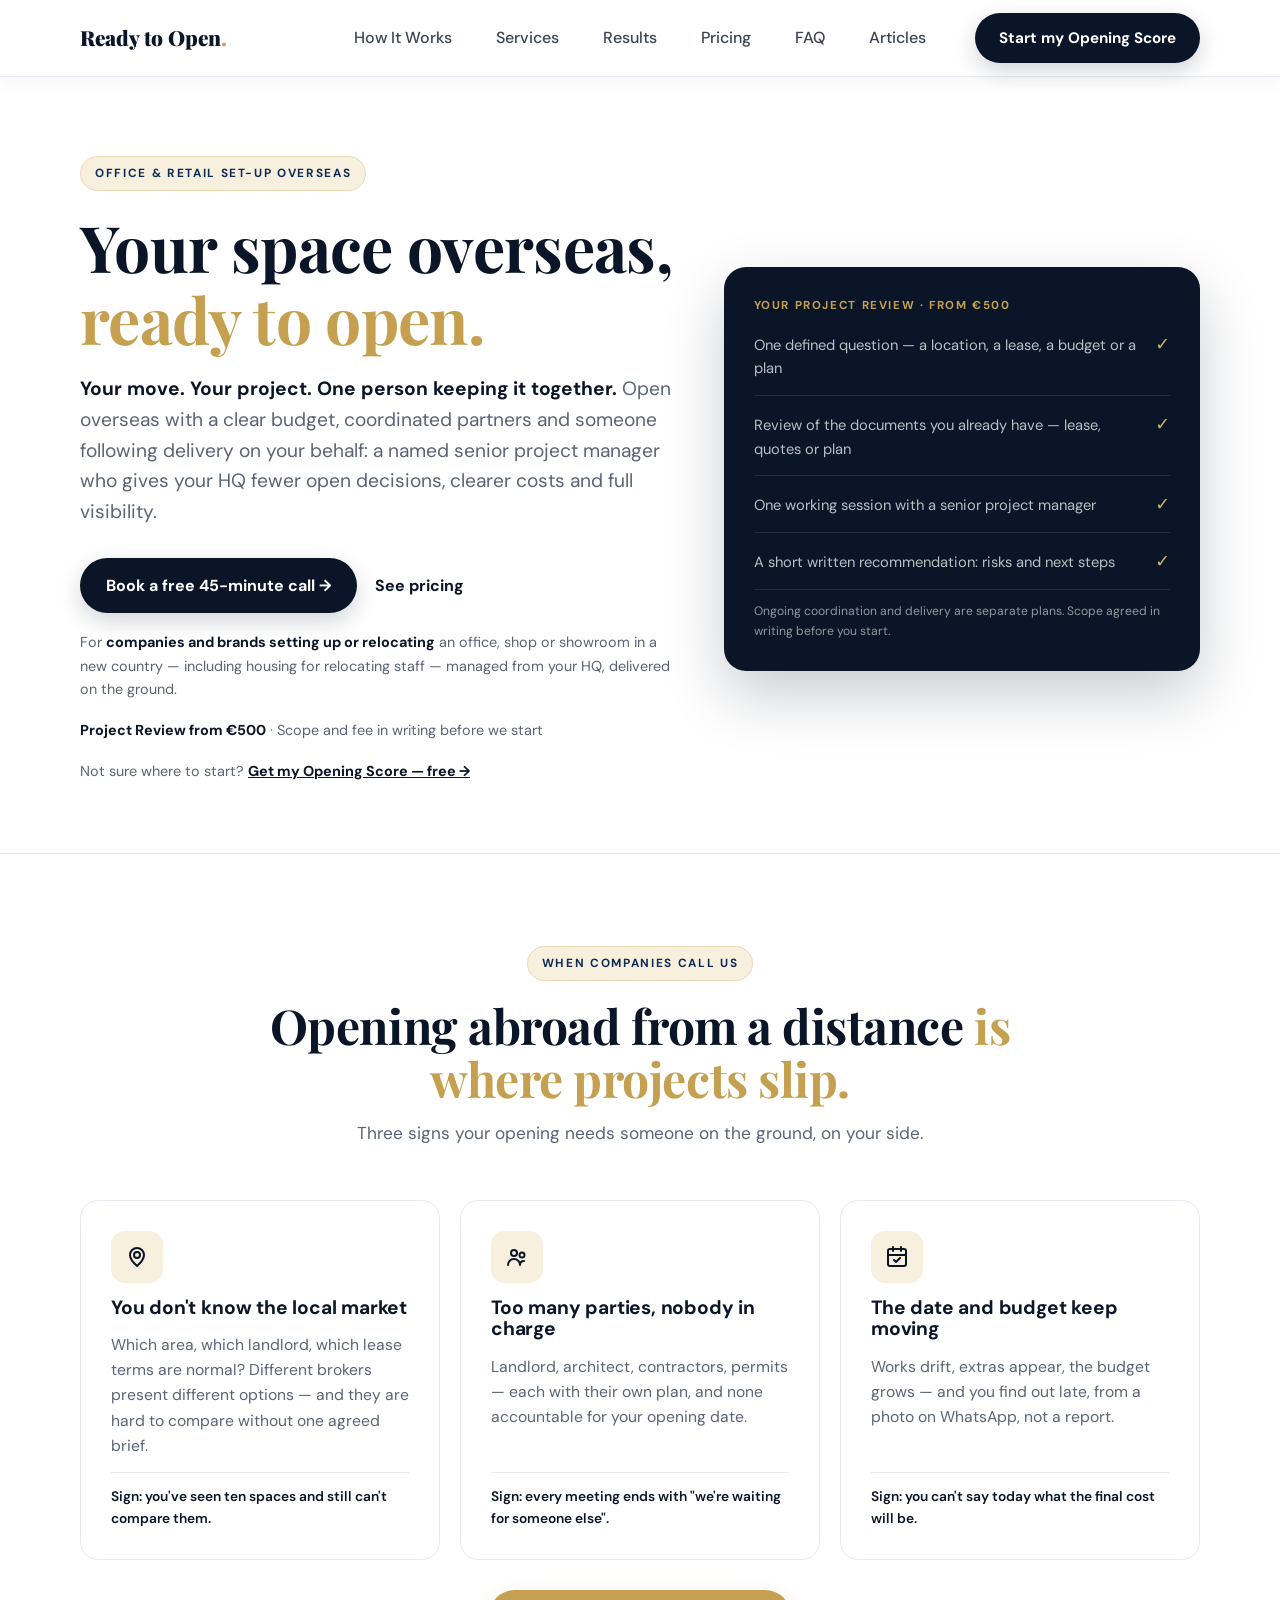
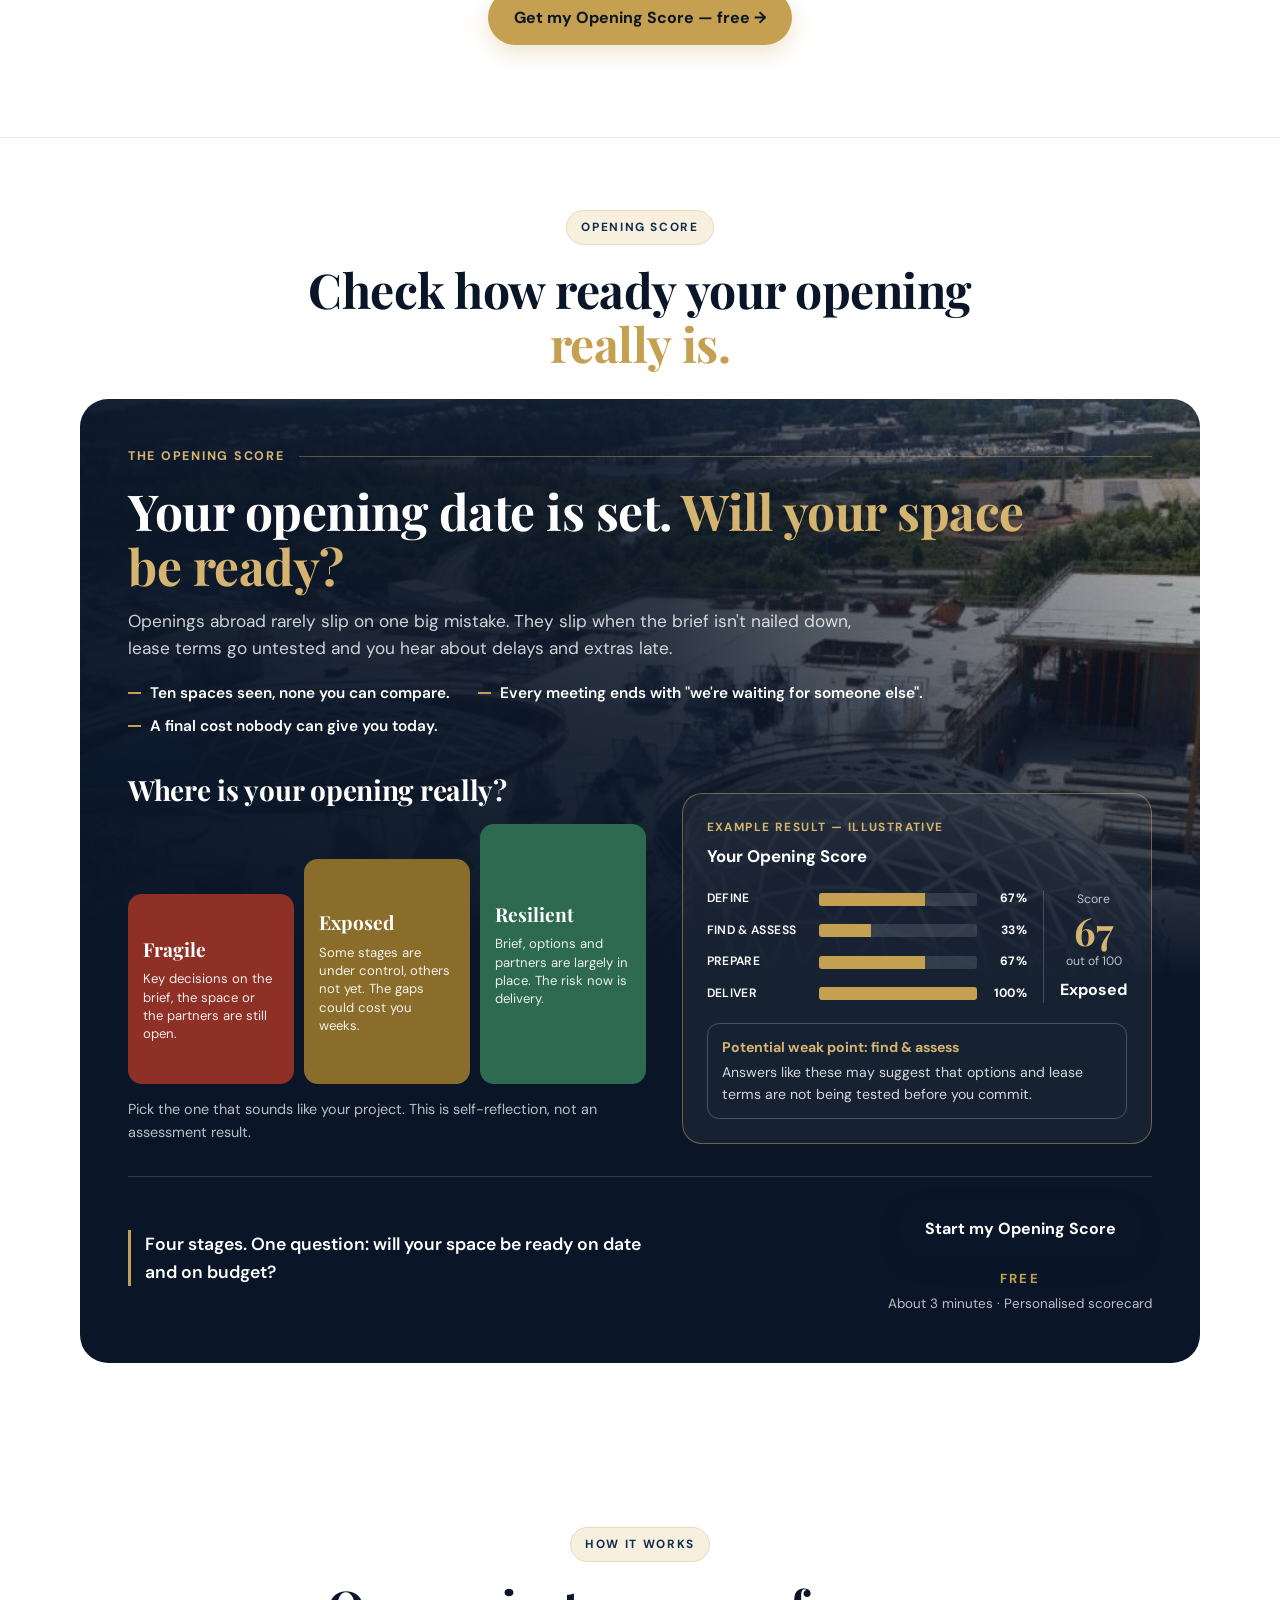
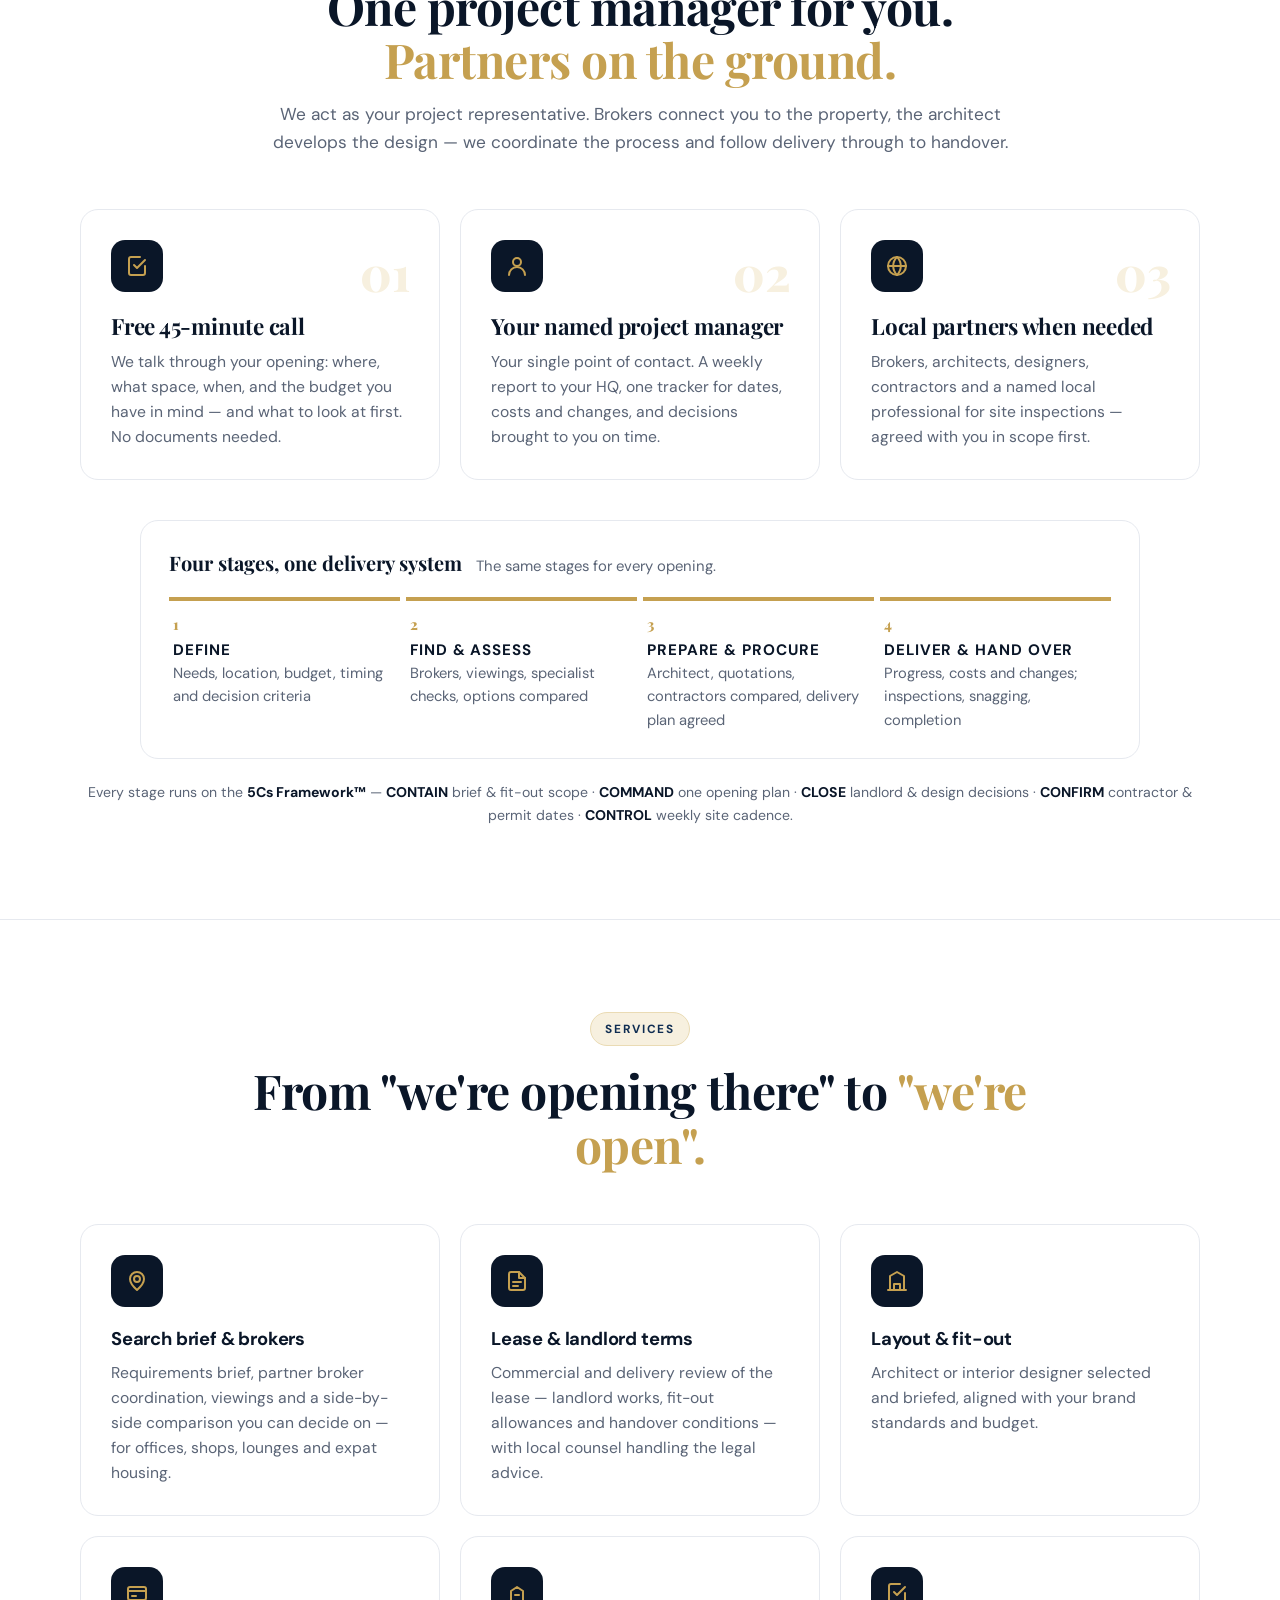
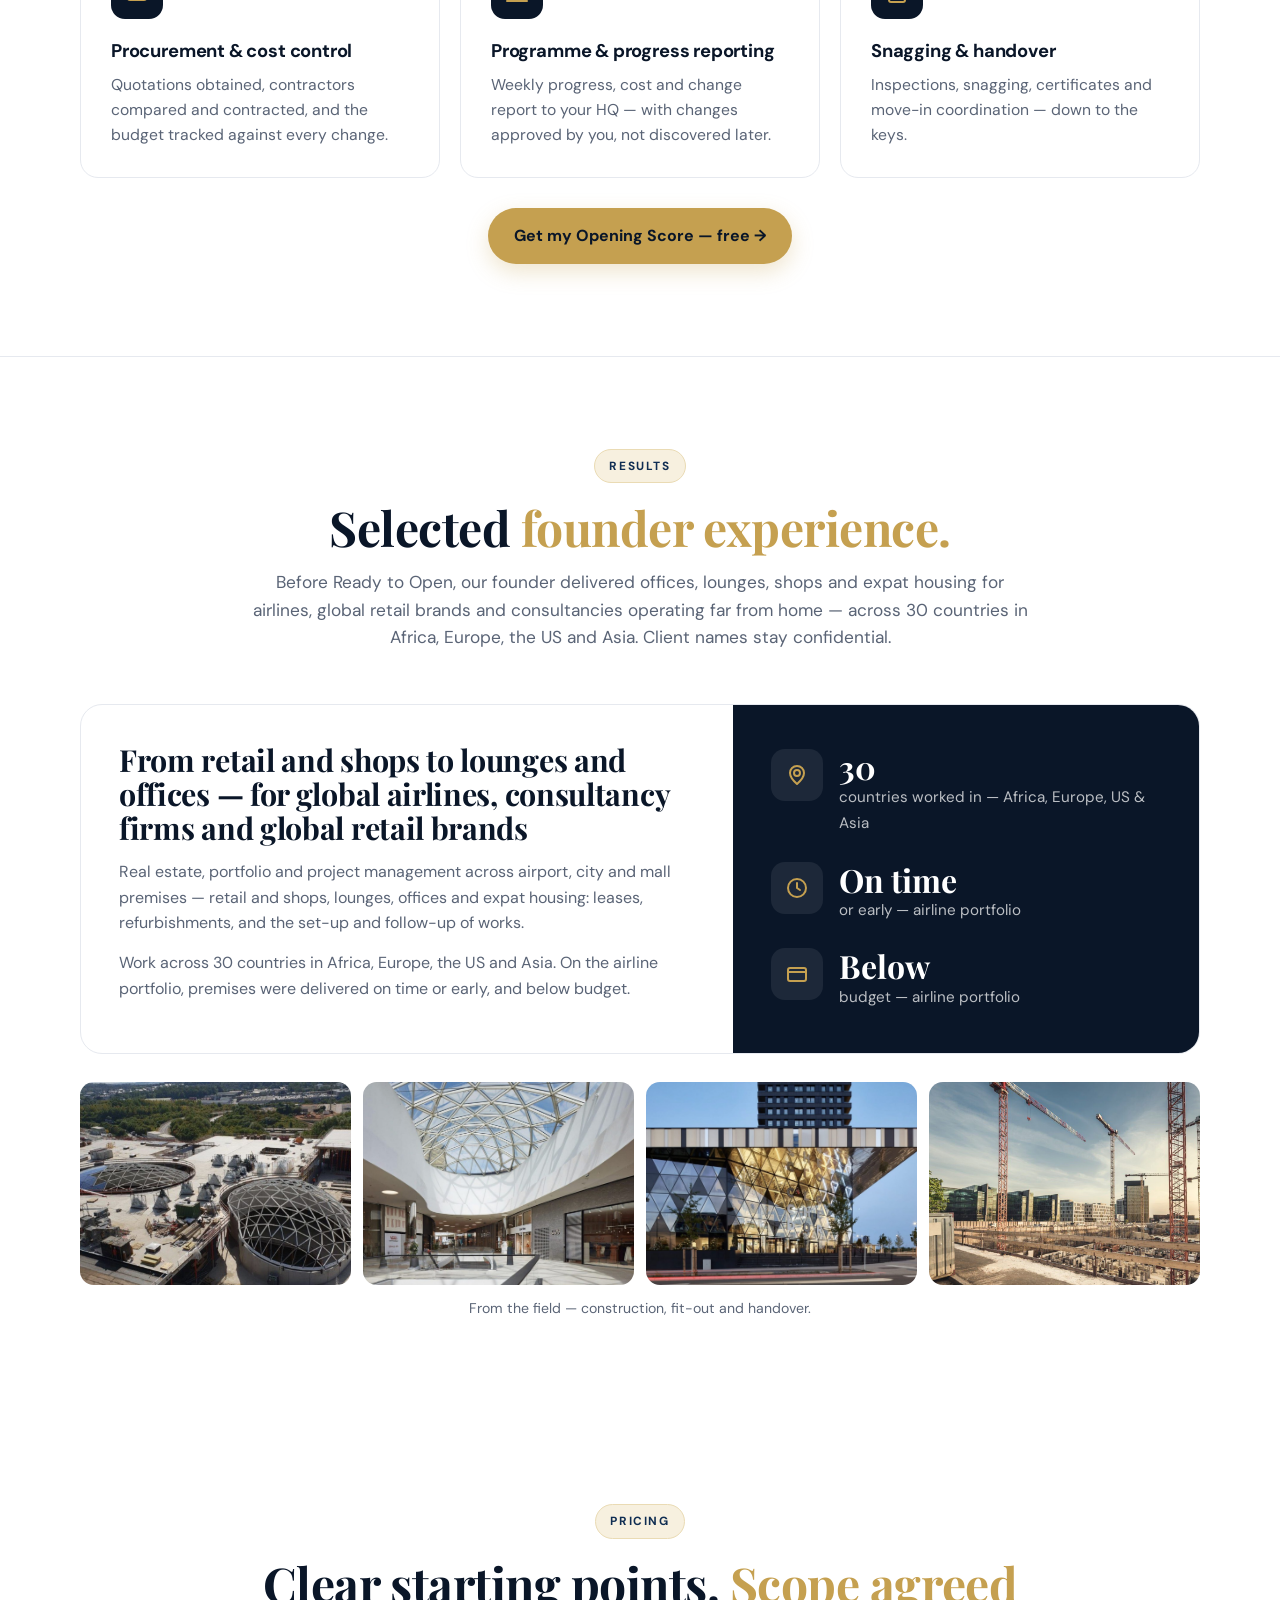
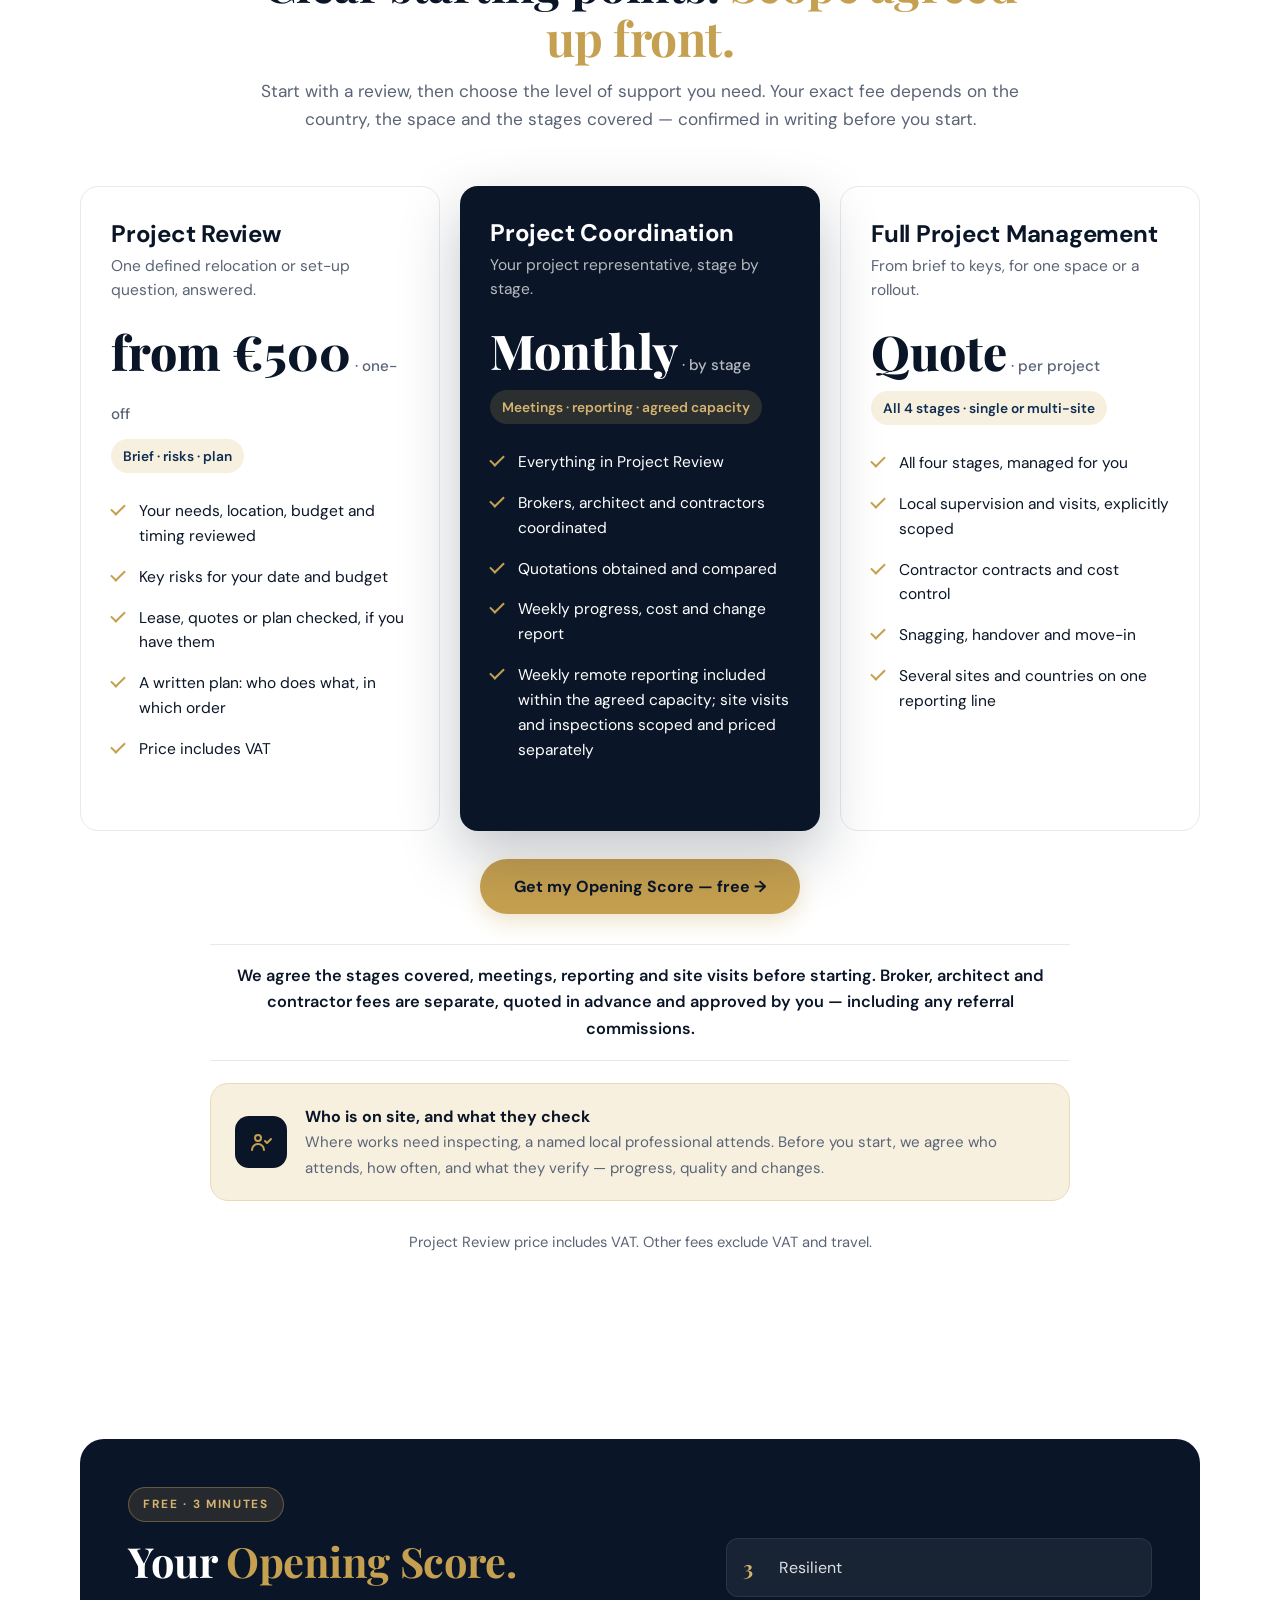
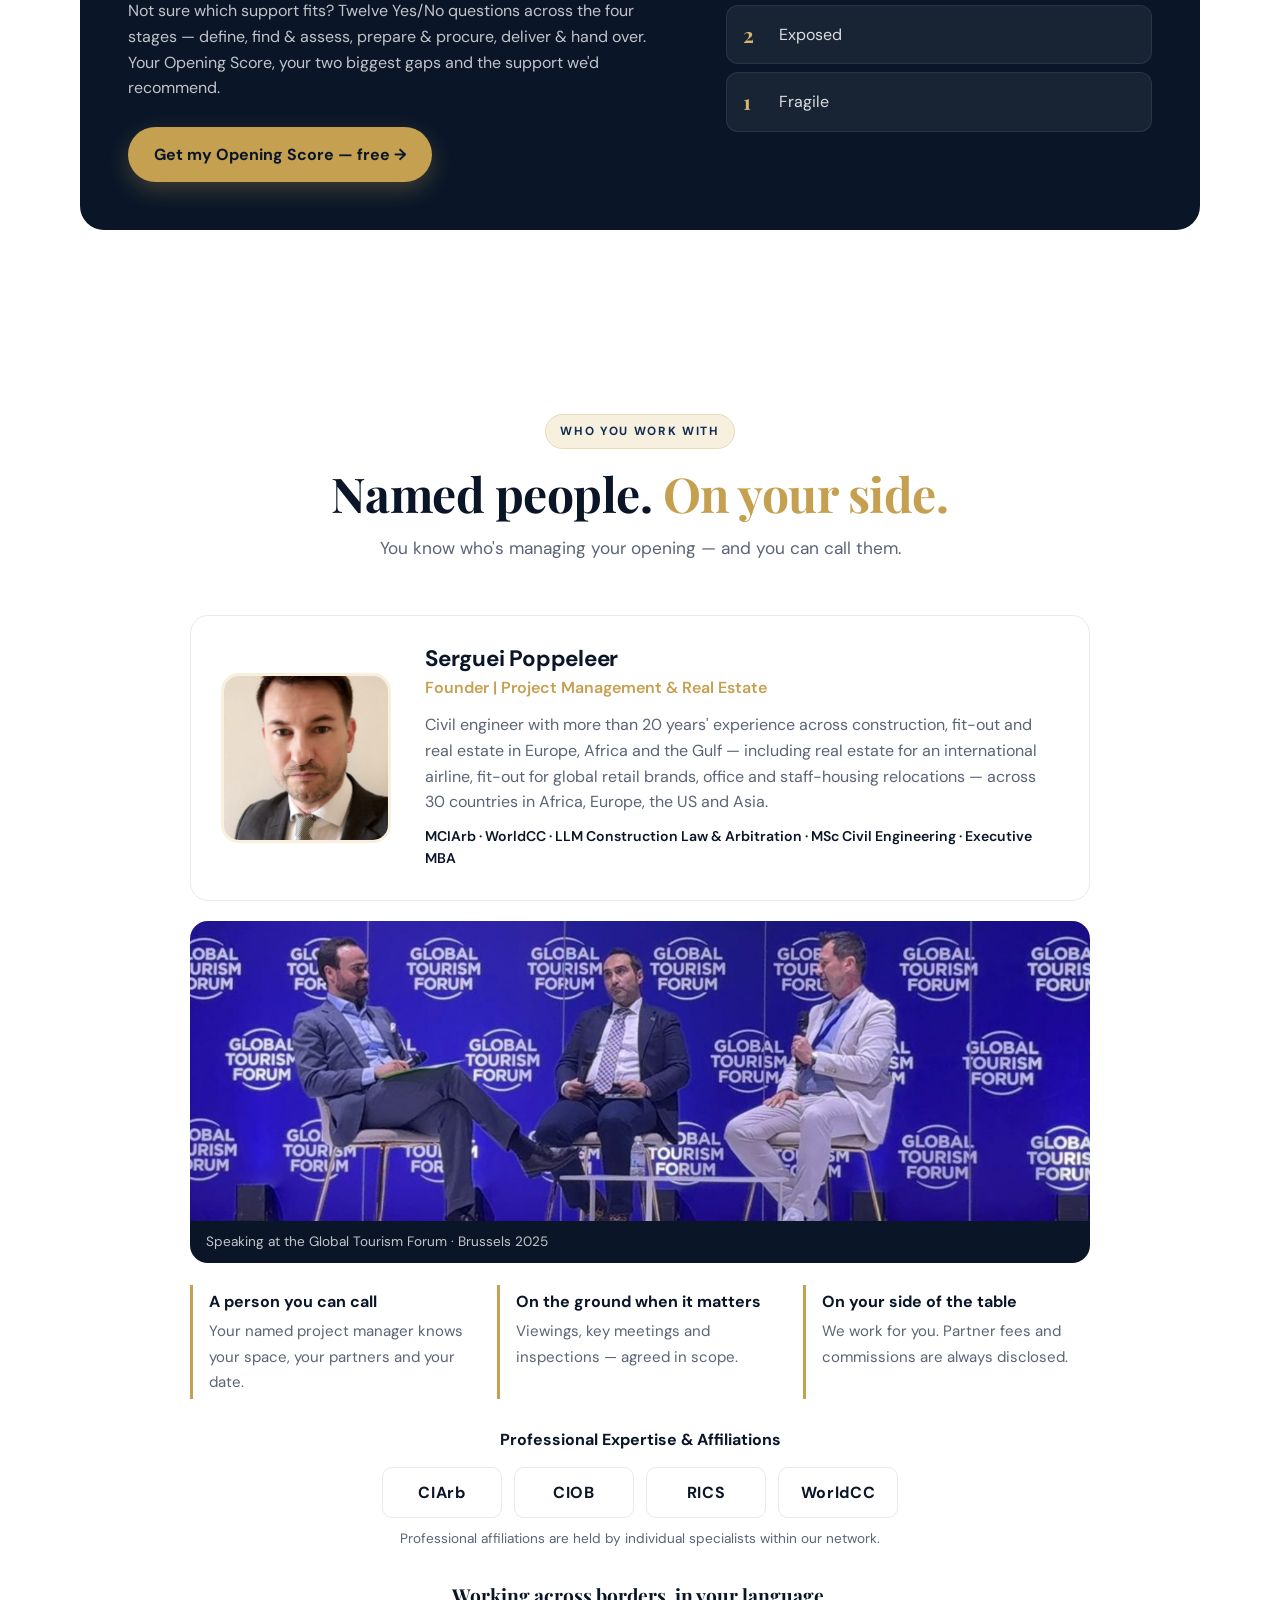
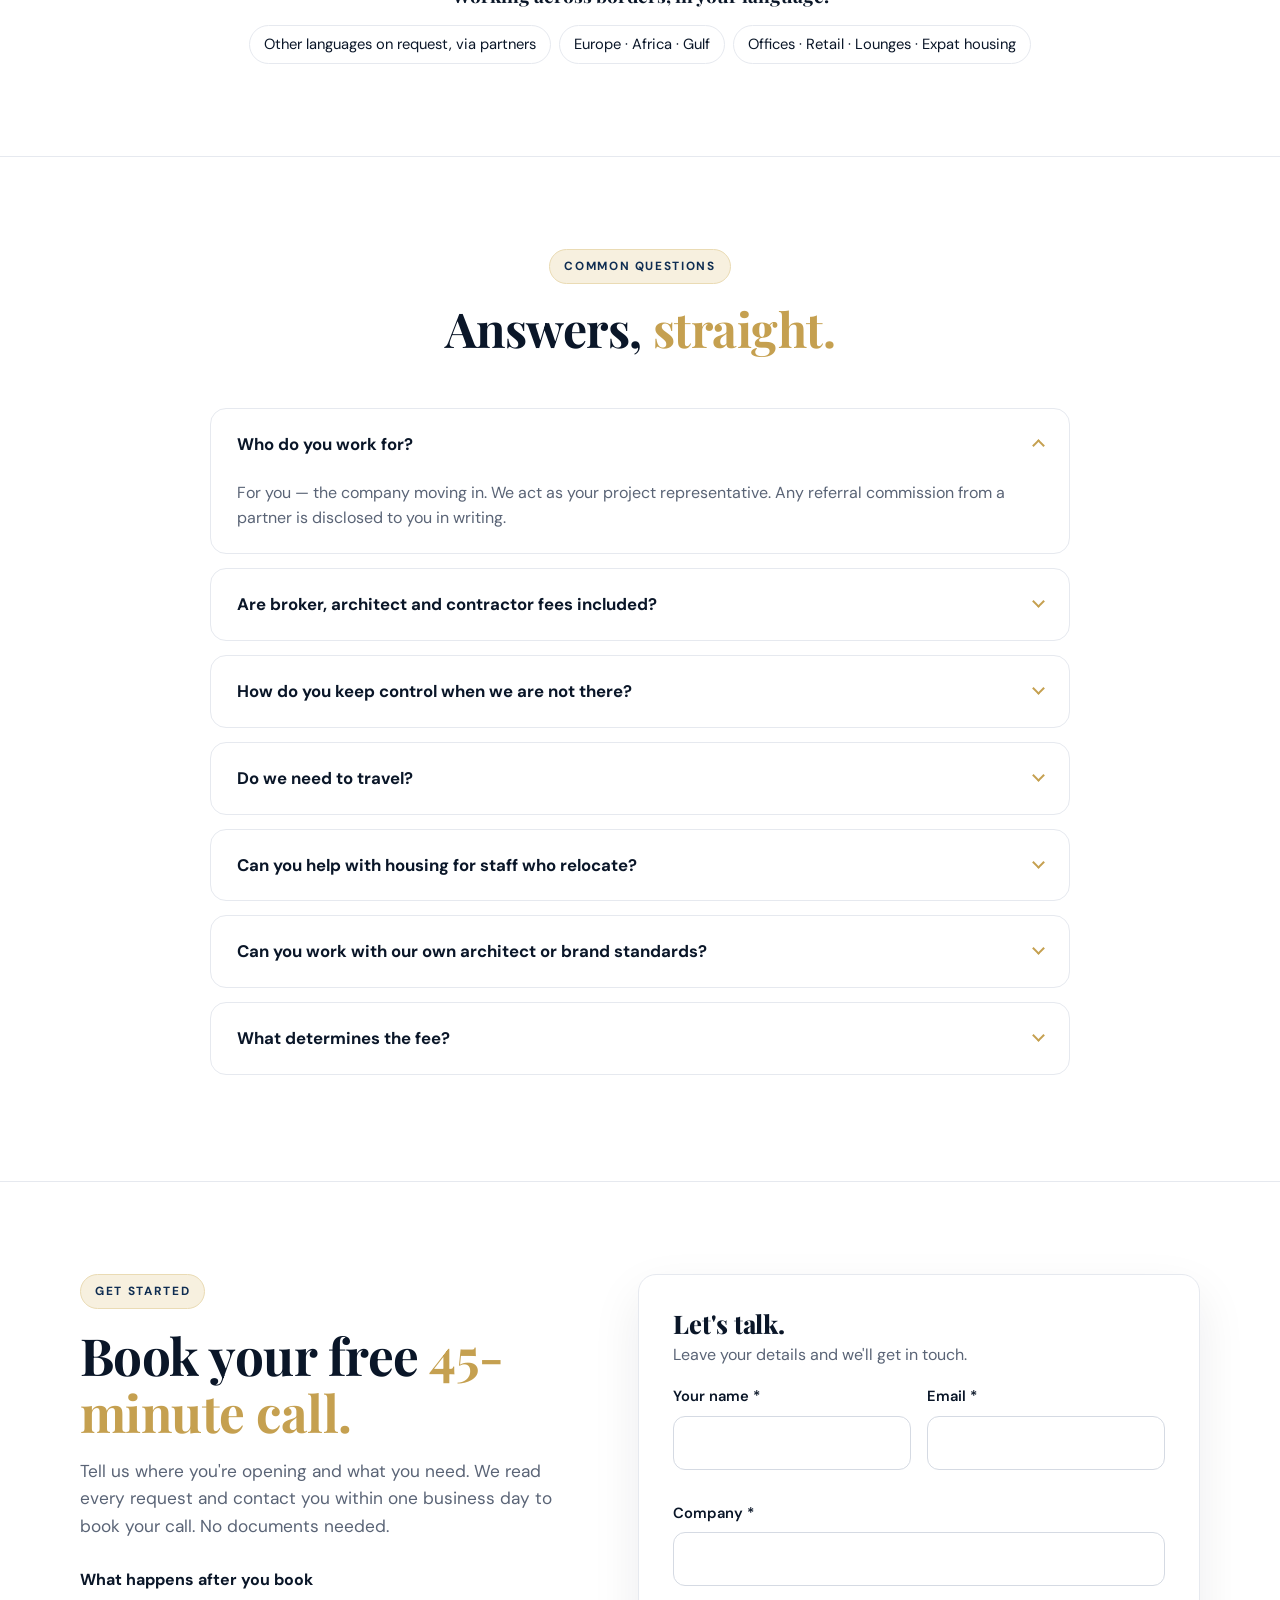
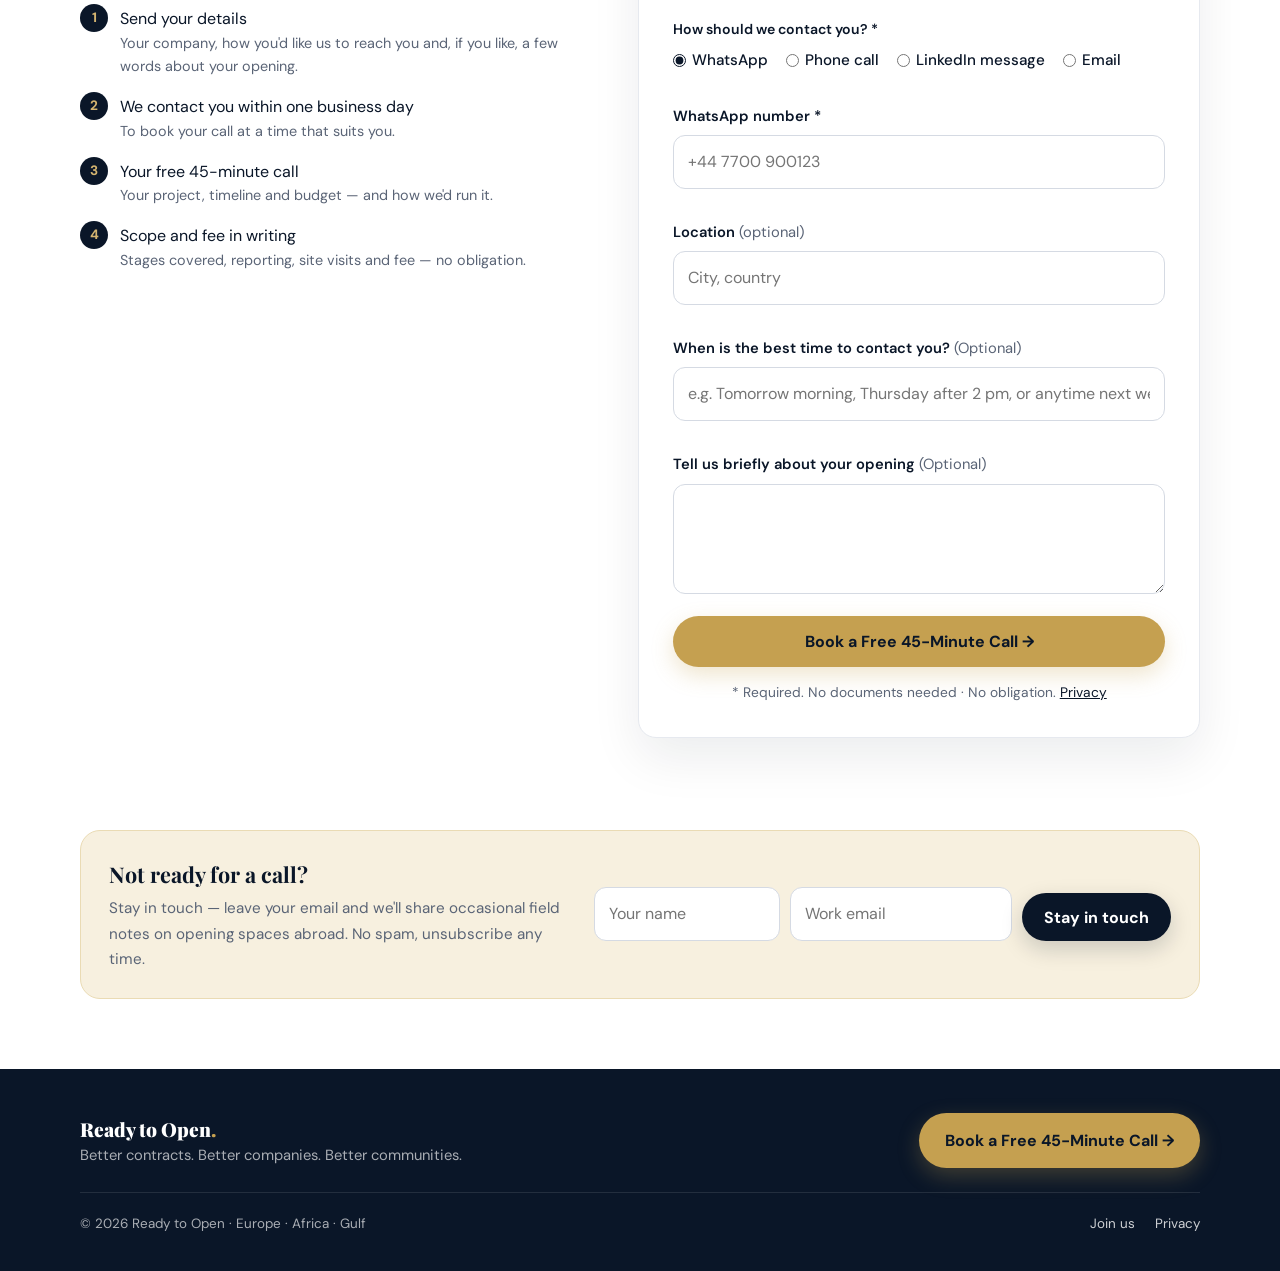
==== index.html @ 19870172 "Move Opening Score invite and 'You leave with this' to the quiz page Co-Authored-By: Claude Opus 5.5" ====
<!DOCTYPE html>
<html lang="en">
<head>
<meta charset="UTF-8">
<meta name="viewport" content="width=device-width, initial-scale=1.0">
<title>Ready to Open — Office &amp; retail set-up overseas</title>
<meta name="description" content="Opening an office, shop or showroom in a new country? Your move. Your project. One person keeping it together. A named project manager on your side, from property search to handover. Project Review from €500.">
<meta property="og:title" content="Ready to Open — Your space overseas, ready to open">
<meta property="og:description" content="You run the business. We get your space ready. Your move. Your project. One person keeping it together.">
<meta property="og:type" content="website">
<meta name="twitter:card" content="summary_large_image">
<link rel="preconnect" href="https://fonts.googleapis.com">
<link rel="preconnect" href="https://fonts.gstatic.com" crossorigin>
<link href="https://fonts.googleapis.com/css2?family=Playfair+Display:wght@700;800;900&family=DM+Sans:wght@400;500;600;700&display=swap" rel="stylesheet">
<style>
*,*::before,*::after{box-sizing:border-box;margin:0;padding:0}
:root{
  --navy:#0A1628;--navy-2:#0F2D52;--navy-3:#1B2A4A;
  --gold:#C5A050;--gold-2:#D4B470;--gold-soft:#F7F0DF;--gold-line:#EADBB4;
  --bg:#FFFFFF;--bg-2:#FFFFFF;--ink:#0A1628;--muted:#5A6476;--line:#E6E9EF;
  --red:#C0392B;--green:#2D6A4F;--red-soft:#FDF0EE;
}
html{scroll-behavior:smooth;overflow-x:hidden}
section[id],header[id]{scroll-margin-top:84px}
@media (max-width:900px){section[id],header[id]{scroll-margin-top:130px}}
@media (prefers-reduced-motion:reduce){html{scroll-behavior:auto}*,*::before,*::after{animation:none!important;transition:none!important}}
@keyframes flash{0%{box-shadow:0 0 0 0 rgba(197,160,80,.9)}100%{box-shadow:0 0 0 18px rgba(197,160,80,0)}}
form.card.flash{animation:flash 1.1s ease-out 2}
body{font-family:'DM Sans',system-ui,sans-serif;color:var(--ink);background:var(--bg);line-height:1.6;-webkit-font-smoothing:antialiased}
a{color:inherit}
h1,h2,h3{font-family:'Playfair Display',Georgia,serif;line-height:1.12;letter-spacing:-.01em;color:var(--navy)}
h1 em,h2 em{font-style:normal;color:var(--gold)}
.wrap{max-width:1160px;margin:0 auto;padding:0 20px}
.pill{display:inline-block;font-size:.74rem;font-weight:700;letter-spacing:.14em;text-transform:uppercase;color:var(--navy-2);background:var(--gold-soft);border:1px solid var(--gold-line);padding:7px 14px;border-radius:999px}
.btn{display:inline-flex;align-items:center;justify-content:center;gap:8px;padding:15px 26px;border-radius:999px;font-weight:700;font-size:1rem;text-decoration:none;cursor:pointer;border:0;font-family:inherit;transition:transform .15s,box-shadow .2s,background .2s}
.btn:hover{transform:translateY(-1px)}
.btn-navy{background:var(--navy);color:#fff;box-shadow:0 8px 22px rgba(10,22,40,.18)}
.btn-navy:hover{background:var(--navy-2)}
.btn-gold{background:var(--gold);color:var(--navy);box-shadow:0 8px 22px rgba(197,160,80,.28)}
.btn-gold:hover{background:var(--gold-2)}
.btn-text{background:transparent;color:var(--navy);padding:15px 8px}
.btn-line{background:transparent;color:var(--navy);border:1.5px solid var(--navy)}

/* NAV — Amplify structure: logo left, links centre, one CTA right */
nav.top{position:sticky;top:0;z-index:50;background:#fff;box-shadow:0 1px 0 var(--line),0 6px 20px rgba(10,22,40,.04)}
nav.top .wrap{display:flex;align-items:center;justify-content:space-between;height:76px;gap:20px;position:relative}
.logo{text-decoration:none;line-height:1.05;flex:none}
.logo b{display:block;font-family:'Playfair Display',serif;font-weight:900;font-size:1.3rem;color:var(--navy)}
.logo b span{color:var(--gold)}
.logo small{display:block;font-size:.62rem;letter-spacing:.14em;text-transform:uppercase;color:var(--muted)}
.links{display:flex;gap:44px;align-items:center;position:absolute;left:50%;transform:translateX(-50%)}
.links a{text-decoration:none;color:var(--ink);opacity:.8;font-weight:500;font-size:1rem}
.links a:hover{opacity:1;color:var(--navy)}
.nav-cta{padding:13px 24px;font-size:.95rem;flex:none}
.burger{display:none;background:none;border:0;width:40px;height:40px;cursor:pointer;flex-direction:column;justify-content:center;gap:5px;align-items:center}
.burger span{display:block;width:22px;height:2px;background:var(--navy);border-radius:2px}
@media (max-width:1060px){.links{gap:26px}}
@media (max-width:1240px){.links{position:static;transform:none;gap:20px}.links a{font-size:.95rem}}
@media (max-width:1080px){.links{gap:14px}.links a{font-size:.9rem}.nav-cta{padding:12px 18px;font-size:.9rem}}
@media (max-width:900px){
  nav.top .wrap{flex-wrap:wrap;height:auto;padding-top:12px;padding-bottom:0;row-gap:10px}
  .links{position:static;transform:none;order:3;width:100%;gap:0;justify-content:space-between;overflow-x:auto;-webkit-overflow-scrolling:touch;border-top:1px solid var(--line);scrollbar-width:none}
  .links::-webkit-scrollbar{display:none}
  .links a{padding:13px 10px;font-size:.95rem;white-space:nowrap;opacity:.85}
  .links a:first-child{padding-left:0}.links a:last-child{padding-right:0}
  .nav-cta{padding:10px 16px;font-size:.85rem}
}
@media (max-width:480px){.logo small{display:none}.nav-cta{padding:9px 14px;font-size:.8rem}.links a{font-size:.9rem;padding:13px 8px}}

.nav-cta .sm{display:none}@media (max-width:480px){.nav-cta .lg{display:none}.nav-cta .sm{display:inline}}
/* HERO */
.hero{padding:80px 0 70px;background:#fff}
.hero-grid{display:grid;grid-template-columns:1.25fr 1fr;gap:48px;align-items:center}
.hero h1{font-size:clamp(2.3rem,5.4vw,4rem);margin:20px 0 20px}
.hero .sub{font-size:clamp(1.05rem,2vw,1.2rem);color:var(--muted);max-width:600px;margin-bottom:30px}
.hero-ctas{display:flex;flex-wrap:wrap;gap:10px;align-items:center}
.hero-note{margin-top:18px;font-size:.9rem;color:var(--muted)}
.hero-note b{color:var(--navy)}
.math-card{background:var(--navy);color:#fff;border-radius:22px;padding:30px;box-shadow:0 24px 60px rgba(10,22,40,.22)}
.math-card .row{display:flex;justify-content:space-between;align-items:baseline;padding:14px 0;border-bottom:1px solid rgba(255,255,255,.1);gap:12px}
.math-card .row:last-child{border:0}
.math-card .lbl{font-size:.92rem;color:rgba(255,255,255,.72)}
.math-card .big{white-space:nowrap;font-family:'Playfair Display',serif;font-weight:800;font-size:2rem}
.math-card .bad{color:#F08A7E;text-decoration:line-through;text-decoration-thickness:2px}
.math-card .good{color:var(--gold-2)}
.math-card .tick{color:var(--gold-2);font-weight:800;font-size:1.1rem}
.math-card .mini{margin-top:14px;background:rgba(255,255,255,.06);border:1px solid rgba(255,255,255,.1);border-radius:12px;padding:6px 14px}
.math-card .mini div{display:flex;justify-content:space-between;gap:10px;padding:8px 0;font-size:.84rem;color:rgba(255,255,255,.85);border-bottom:1px solid rgba(255,255,255,.08)}
.math-card .mini div:last-child{border:0}
.math-card .mini em{font-style:normal;font-size:.72rem;font-weight:700;padding:2px 8px;border-radius:999px;white-space:nowrap;height:fit-content}
.math-card .mini em.r{background:rgba(240,138,126,.18);color:#F4A79E}.math-card .mini em.a{background:rgba(197,160,80,.2);color:var(--gold-2)}
.math-card .tag{font-size:.72rem;font-weight:700;letter-spacing:.14em;text-transform:uppercase;color:var(--gold)}
@media (max-width:900px){.hero-grid{grid-template-columns:1fr}.hero{padding:52px 0 50px}}

/* SECTIONS */
section{padding:92px 0}
.alt{background:#fff;border-top:1px solid var(--line);border-bottom:1px solid var(--line)}
.head{text-align:center;max-width:780px;margin:0 auto 52px}
.head h2{font-size:clamp(1.9rem,4.4vw,3rem);margin:18px 0 14px}
.head p{color:var(--muted);font-size:1.08rem}
.card{background:#fff;border:1px solid var(--line);border-radius:18px;padding:30px}
.ico{width:52px;height:52px;border-radius:14px;background:var(--navy);display:grid;place-items:center;flex:none}
.ico svg{width:24px;height:24px;stroke:var(--gold);fill:none;stroke-width:2;stroke-linecap:round;stroke-linejoin:round}
.ico.soft{background:var(--gold-soft)}
.ico.soft svg{stroke:var(--navy)}

/* WHY SWITCH */
.why{display:grid;grid-template-columns:1fr 1fr;gap:20px}
.why .card{display:flex;gap:20px}
.why h3{font-family:'DM Sans',sans-serif;font-size:1.18rem;font-weight:700;margin-bottom:6px}
.why p{color:var(--muted);font-size:.98rem}
@media (max-width:820px){.why{grid-template-columns:1fr}}

/* STEPS / SERVICES */
.grid3{display:grid;grid-template-columns:repeat(3,1fr);gap:20px}
.step{position:relative}
.step .num{position:absolute;top:24px;right:28px;font-family:'Playfair Display',serif;font-size:3rem;font-weight:800;color:var(--gold-soft)}
.step h3,.svc h3{font-size:1.4rem;margin:22px 0 10px}
.svc h3{font-family:'DM Sans',sans-serif;font-size:1.15rem;font-weight:700}
.step p,.svc p{color:var(--muted);font-size:.98rem}
@media (max-width:900px){.grid3{grid-template-columns:1fr}}

/* RESULTS */
.case{display:grid;grid-template-columns:1.4fr 1fr;border-radius:22px;overflow:hidden;border:1px solid var(--line);background:#fff}
.case-l{padding:38px}
.case-l h3{font-size:clamp(1.4rem,3vw,1.9rem);margin:16px 0 14px}
.case-l p{color:var(--muted);margin-bottom:14px}
.case-r{background:var(--navy);color:#fff;padding:38px;display:flex;flex-direction:column;justify-content:center;gap:26px}
.kpi{display:flex;gap:16px;align-items:flex-start}
.kpi .ico{background:rgba(255,255,255,.08)}
.kpi strong{display:block;font-family:'Playfair Display',serif;font-size:2rem;line-height:1.1}
.kpi span{color:rgba(255,255,255,.72);font-size:.95rem}
.stats{display:grid;grid-template-columns:repeat(4,1fr);gap:20px;margin-top:56px;text-align:center}
.stats strong{display:block;font-family:'Playfair Display',serif;font-size:clamp(2.2rem,5vw,3.2rem);color:var(--navy);line-height:1.1}
.stats strong em{font-style:normal;color:var(--gold)}
.stats span{color:var(--muted);font-size:.95rem}
.quote{max-width:820px;margin:56px auto 0;text-align:center}
.quote blockquote{font-family:'Playfair Display',serif;font-size:clamp(1.25rem,2.8vw,1.6rem);line-height:1.4;color:var(--navy)}
.quote cite{display:block;margin-top:14px;font-style:normal;color:var(--muted);font-size:.92rem}
@media (max-width:860px){.case{grid-template-columns:1fr}.stats{grid-template-columns:repeat(2,1fr)}.case-l,.case-r{padding:28px}}

.cases2{display:grid;grid-template-columns:1fr 1fr;gap:20px;margin-top:20px}
.cases2 h3{font-size:1.35rem;margin:14px 0 8px}
.cases2 p{color:var(--muted);font-size:.97rem}
@media (max-width:860px){.cases2{grid-template-columns:1fr}}
/* MATH */
.math{display:grid;grid-template-columns:1fr 1fr;gap:24px;align-items:stretch}
.math .card{padding:34px}
.math h3{font-family:'DM Sans',sans-serif;font-size:1.3rem;font-weight:700;margin-bottom:18px}
.line{display:flex;justify-content:space-between;gap:16px;padding:15px 0;border-bottom:1px solid var(--line);font-size:.98rem}
.line .l{display:flex;gap:12px;align-items:flex-start}
.line .x{color:var(--red);font-weight:700}
.line .v{color:var(--gold);font-weight:700}
.line .amt{font-weight:700;white-space:nowrap;text-align:right}
.total{display:flex;justify-content:space-between;align-items:baseline;gap:16px;margin-top:22px}
.total b{font-size:1.1rem}
.total .bigred{font-family:'Playfair Display',serif;font-weight:800;font-size:clamp(1.8rem,4vw,2.5rem);color:var(--navy)}
.total .biggold{font-family:'Playfair Display',serif;font-weight:800;font-size:clamp(1.8rem,4vw,2.5rem);color:var(--gold-2)}
.fine{margin-top:14px;font-size:.86rem;color:var(--muted)}
.math .us{background:var(--navy);color:#fff;border:0;position:relative;box-shadow:0 24px 60px rgba(10,22,40,.22)}
.math .us h3{color:#fff}
.math .us .line{border-color:rgba(255,255,255,.1)}
.math .us .fine{color:rgba(255,255,255,.65)}
.badge{position:absolute;top:-14px;left:30px;background:var(--gold);color:var(--navy);font-size:.72rem;font-weight:700;letter-spacing:.12em;text-transform:uppercase;padding:6px 14px;border-radius:999px}
@media (max-width:900px){.math{grid-template-columns:1fr}}
.math>*{min-width:0}
@media (max-width:480px){.line .amt{white-space:normal;text-align:end;max-width:45%}.line .l{min-width:0}}

/* PRICING */
.plans{display:grid;grid-template-columns:repeat(3,1fr);gap:20px;align-items:stretch}
.plan{display:flex;flex-direction:column;padding:34px 30px}
.plan h3{font-family:'DM Sans',sans-serif;font-size:1.5rem;font-weight:700}
.plan .for{color:var(--muted);font-size:.97rem;margin-top:6px;min-height:48px}
.price{font-family:'Playfair Display',serif;font-weight:800;font-size:clamp(2.4rem,4.5vw,3rem);color:var(--navy);margin:24px 0 6px;line-height:1}
.price small{font-family:'DM Sans',sans-serif;font-size:.95rem;font-weight:500;color:var(--muted)}
.chip{display:inline-block;background:var(--gold-soft);color:var(--navy-2);font-weight:600;font-size:.86rem;padding:6px 12px;border-radius:999px;margin:10px 0 18px;align-self:flex-start}
.plan ul{list-style:none;flex:1;margin-bottom:26px}
.plan li{padding:8px 0 8px 28px;position:relative;font-size:.97rem}
.plan li::before{content:"";position:absolute;left:0;top:13px;width:14px;height:8px;border-left:2px solid var(--gold);border-bottom:2px solid var(--gold);transform:rotate(-45deg)}
.plans-cta{text-align:center;margin-top:28px}
.plans-cta .btn{white-space:nowrap;min-width:320px}
@media (max-width:480px){.plans-cta .btn{width:100%;min-width:0;font-size:.92rem;padding:15px 12px}}
.plan .btn{width:100%;padding:15px 12px;font-size:.95rem;white-space:nowrap}
@media (min-width:901px) and (max-width:1100px){.plan .btn{font-size:.86rem;padding:14px 8px}}
@media (max-width:360px){.plan .btn{white-space:normal}}
.plan.pop{background:var(--navy);color:#fff;border:0;position:relative;box-shadow:0 24px 60px rgba(10,22,40,.25)}
.plan{transition:transform .25s ease,box-shadow .25s ease,border-color .25s ease}
.plan:hover{transform:translateY(-6px);border-color:var(--gold);box-shadow:0 0 0 2px var(--gold),0 24px 50px rgba(197,160,80,.28)}
.plan.pop:hover{box-shadow:0 0 0 2px var(--gold),0 28px 64px rgba(10,22,40,.35)}
@media (prefers-reduced-motion:reduce){.plan,.plan:hover{transition:none;transform:none}}
.plan.pop h3,.plan.pop .price{color:#fff}
.plan.pop .for,.plan.pop .price small{color:rgba(255,255,255,.7)}
.plan.pop .chip{background:rgba(197,160,80,.18);color:var(--gold-2)}
.plan.pop .badge{left:50%;transform:translateX(-50%);white-space:nowrap}
.price-foot{text-align:center;color:var(--muted);font-size:.92rem;max-width:760px;margin:30px auto 0}
.guar{display:flex;gap:18px;align-items:center;max-width:820px;margin:34px auto 0;background:var(--gold-soft);border:1px solid var(--gold-line);border-radius:18px;padding:22px 26px}
.guar b{display:block;color:var(--navy);font-size:1.05rem}
.guar span{color:var(--muted);font-size:.95rem}
@media (max-width:960px){.plans{grid-template-columns:1fr}.plan .for{min-height:0}}

/* 5Cs */
.fivec{max-width:1000px;margin:40px auto 0;border:1px solid var(--line);border-radius:18px;padding:26px 28px}
.fivec-h{display:flex;flex-wrap:wrap;gap:6px 14px;align-items:baseline;margin-bottom:18px}
.fivec-h b{font-family:'Playfair Display',serif;font-size:1.25rem;color:var(--navy)}
.fivec-h span{color:var(--muted);font-size:.93rem}
.fivec ol{list-style:none;display:grid;grid-template-columns:repeat(5,1fr);gap:6px}
.fivec li{border-top:4px solid var(--gold);padding:12px 4px 0;font-size:.92rem;color:var(--muted)}
.fivec li i{font-style:normal;font-family:'Playfair Display',serif;color:var(--gold);font-weight:800;margin-right:6px}
.fivec li b{display:block;color:var(--navy);letter-spacing:.06em;font-size:.95rem}
@media (max-width:760px){.fivec ol{grid-template-columns:1fr}.fivec li{border-top:0;border-left:4px solid var(--gold);padding:6px 0 6px 12px}.fivec li b{display:inline;margin-right:4px}}
/* PRINCIPLE */
.principle{display:flex;gap:18px;align-items:center;max-width:900px;margin:34px auto 0;background:var(--navy);color:#fff;border-radius:18px;padding:24px 28px}
.principle .ico{background:rgba(197,160,80,.18)}
.principle b{display:block;font-size:1.1rem;color:var(--gold-2);margin-bottom:4px}
.principle span{color:rgba(255,255,255,.78);font-size:.96rem}
@media (max-width:600px){.principle{flex-direction:column;align-items:flex-start}}
/* WHERE */
.where-grid{display:grid;grid-template-columns:repeat(3,1fr);gap:20px}
.where h3{font-family:'DM Sans',sans-serif;font-size:1.1rem;font-weight:700;margin-bottom:16px}
.chips{display:flex;flex-wrap:wrap;gap:8px}
.lang{border:1px solid var(--line);border-radius:999px;padding:7px 14px;font-size:.92rem;color:var(--ink)}
.lang.main{background:var(--navy);color:#fff;border-color:var(--navy);font-weight:600}
@media (max-width:900px){.where-grid{grid-template-columns:1fr}}
/* QUIZ */
.quiz-box{display:grid;grid-template-columns:1.3fr 1fr;gap:44px;align-items:center;background:var(--navy);color:#fff;border-radius:24px;padding:48px}
.quiz-box h2{color:#fff;font-size:clamp(1.8rem,4vw,2.6rem);margin:16px 0 14px}
.quiz-box p{color:rgba(255,255,255,.75);margin-bottom:26px}
.quiz-box .pill{background:rgba(197,160,80,.15);border-color:rgba(197,160,80,.4);color:var(--gold-2)}
.ladder{list-style:none;display:flex;flex-direction:column;gap:8px}
.ladder li{display:flex;align-items:center;gap:14px;background:rgba(255,255,255,.06);border:1px solid rgba(255,255,255,.08);border-radius:12px;padding:12px 16px}
.ladder b{font-family:'Playfair Display',serif;font-size:1.3rem;color:var(--gold-2);width:22px}
.ladder span{color:rgba(255,255,255,.85)}
.ladder em{font-style:normal;color:var(--gold-2);font-size:.85rem;margin-left:6px}
.ladder li.here{background:rgba(197,160,80,.16);border-color:var(--gold)}
@media (max-width:860px){.quiz-box{grid-template-columns:1fr;padding:30px 24px}}
/* TEAM */
.team{display:grid;grid-template-columns:auto 1fr;gap:34px;align-items:center;max-width:900px;margin:0 auto}
.team img{width:170px;height:170px;object-fit:cover;border-radius:18px;border:3px solid var(--gold-soft)}
.team h3{font-family:'DM Sans',sans-serif;font-size:1.4rem;font-weight:700}
.team .role{color:var(--gold);font-weight:600;margin:4px 0 12px}
.team p{color:var(--muted)}
.team .creds{margin-top:10px;font-size:.88rem;font-weight:600;color:var(--navy)}
.network{text-align:center;color:var(--muted);margin-top:34px;font-size:.98rem}
@media (max-width:680px){.team{grid-template-columns:1fr;text-align:left}.team img{width:140px;height:140px}}

.trio{display:grid;grid-template-columns:repeat(3,1fr);gap:20px;max-width:900px;margin:22px auto 0}
.trio div{border-left:3px solid var(--gold);padding:4px 0 4px 16px}
.trio b{display:block;color:var(--navy);margin-bottom:4px}
.trio span{color:var(--muted);font-size:.94rem}
.affil{margin-top:28px;text-align:center}
.affil>b{display:block;font-size:1rem;color:var(--navy)}
.affil-row{list-style:none;margin:14px 0 0;padding:0;display:flex;flex-wrap:wrap;justify-content:center;gap:12px}
.affil-row li{min-width:120px;padding:12px 18px;border:1px solid var(--line);border-radius:10px;background:#fff;font-weight:700;letter-spacing:.04em;color:var(--navy)}
.affil-cap{margin:10px 0 0;font-size:.85rem;color:var(--muted)}
@media (max-width:480px){.affil-row li{flex:1 1 calc(50% - 12px);min-width:0}}
.langs{max-width:900px;margin:30px auto 0;text-align:center}
.langs b{display:block;font-family:'Playfair Display',serif;font-size:1.2rem;color:var(--navy);margin-bottom:14px}
.langs .chips{justify-content:center}
.langs-cap{font-size:.82rem;letter-spacing:.12em;text-transform:uppercase;color:var(--muted);margin:-4px 0 10px}
a.lang{text-decoration:none;transition:background .2s,color .2s}
a.lang.main{background:#fff;color:var(--navy);border-color:var(--navy)}
a.lang.main:hover{background:var(--gold-soft)}
a.lang.main.on{background:var(--navy);color:#fff}
.flang{display:inline-flex;flex-wrap:wrap;gap:12px;margin-right:8px}
.flang a.on{color:var(--gold-2)}
@media (max-width:760px){.trio{grid-template-columns:1fr}}
.field-strip{display:grid;grid-template-columns:repeat(4,1fr);gap:12px;margin-top:28px}
.field-strip figure{border-radius:14px;overflow:hidden;aspect-ratio:4/3;background:var(--line)}
.field-strip img{width:100%;height:100%;object-fit:cover;display:block}
.strip-cap{text-align:center;color:var(--muted);font-size:.88rem;margin-top:12px}
.speak{max-width:900px;margin:20px auto 0;border-radius:18px;overflow:hidden;background:var(--line)}
.speak img{width:100%;aspect-ratio:3/1;object-fit:cover;object-position:50% 60%;display:block}
.speak figcaption{background:var(--navy);color:rgba(255,255,255,.75);font-size:.85rem;padding:10px 16px}
@media (max-width:760px){.field-strip{grid-template-columns:1fr 1fr}}
/* FAQ */
.faq{max-width:860px;margin:0 auto}
.faq details{background:#fff;border:1px solid var(--line);border-radius:16px;margin-bottom:14px}
.faq summary{cursor:pointer;list-style:none;padding:22px 26px;font-weight:700;font-size:1.05rem;display:flex;justify-content:space-between;gap:16px;color:var(--navy)}
.faq summary::-webkit-details-marker{display:none}
.faq summary::after{content:"";width:9px;height:9px;border-right:2px solid var(--gold);border-bottom:2px solid var(--gold);transform:rotate(45deg);margin-top:6px;flex:none;transition:transform .2s}
.faq details[open] summary::after{transform:rotate(-135deg);margin-top:10px}
.faq details p{padding:0 26px 22px;color:var(--muted)}

/* FORM */
.book{display:grid;grid-template-columns:1fr 1.1fr;gap:48px;align-items:start}
.book h2{font-size:clamp(2rem,4.6vw,3.2rem);margin:18px 0 16px}
.book .lead{color:var(--muted);font-size:1.08rem;margin-bottom:26px}
.perk{display:flex;gap:16px;align-items:center;margin-bottom:16px;color:var(--ink)}
.perk .ico{width:46px;height:46px;border-radius:12px}
.perk a{text-decoration:none}
form.card{scroll-margin-top:96px;padding:34px;box-shadow:0 20px 50px rgba(10,22,40,.08)}
.fgrid{display:grid;grid-template-columns:1fr 1fr;gap:16px}
.field{display:flex;flex-direction:column;gap:7px;margin-bottom:16px}
.field.full{grid-column:1/-1}
label{font-weight:600;font-size:.92rem;color:var(--navy)}
input,select,textarea{font:inherit;font-size:1rem;color:var(--ink);border:1px solid #D5DAE3;border-radius:12px;padding:13px 14px;background:#fff;width:100%}
input:focus,select:focus,textarea:focus{outline:2px solid var(--gold);border-color:var(--gold)}
textarea{min-height:110px;resize:vertical}
input[type=file]{padding:10px;font-size:.9rem}
form .btn{width:100%;margin-top:6px}
.form-foot{text-align:center;color:var(--muted);font-size:.86rem;margin-top:14px}
.hp{position:absolute;left:-9999px}
@media (max-width:900px){.book{grid-template-columns:1fr}.fgrid{grid-template-columns:1fr;gap:0}form.card{padding:24px}}

.slots{display:inline-flex;align-items:center;gap:10px;font-weight:600;color:var(--navy);background:var(--gold-soft);border:1px solid var(--gold-line);border-radius:999px;padding:8px 16px;margin-bottom:18px;font-size:.92rem}
.slots span{width:9px;height:9px;border-radius:50%;background:var(--red);box-shadow:0 0 0 4px rgba(192,57,43,.15)}
.stay{padding:0 0 70px}
.stay-box{display:grid;grid-template-columns:1fr 1.25fr;gap:24px;align-items:center;border:1px solid var(--gold-line);background:var(--gold-soft);border-radius:20px;padding:26px 28px}
.stay-box b{display:block;font-family:'Playfair Display',serif;font-size:1.35rem;color:var(--navy);margin-bottom:4px}
.stay-box span{color:var(--muted);font-size:.95rem}
.stay-f{display:grid;grid-template-columns:1fr 1.2fr auto;gap:10px}
.stay-f input{background:#fff}
.stay-f .btn{padding:13px 22px}
.stay-ok{grid-column:1/-1;color:var(--green);font-weight:700}
@media (max-width:900px){.stay-box{grid-template-columns:1fr}.stay-f{grid-template-columns:1fr}}
/* FOOTER */
footer{background:var(--navy);color:rgba(255,255,255,.65);padding:44px 0 36px;font-size:.92rem}
.fwrap{display:flex;flex-wrap:wrap;justify-content:space-between;gap:24px;align-items:center}
footer .flogo b{font-family:'Playfair Display',serif;font-weight:900;font-size:1.2rem;color:#fff}
footer .flogo b span{color:var(--gold)}
footer .fnav{display:flex;flex-wrap:wrap;gap:20px}
footer a{color:rgba(255,255,255,.8);text-decoration:none}
footer a:hover{color:var(--gold-2)}
.fullsite{display:inline-flex;align-items:center;gap:8px;border:1px solid rgba(197,160,80,.5);color:var(--gold-2)!important;padding:10px 18px;border-radius:999px;font-weight:600}
.fbtns{display:flex;flex-wrap:wrap;gap:12px;align-items:center}
.copy{margin-top:24px;padding-top:20px;border-top:1px solid rgba(255,255,255,.1);font-size:.84rem}

/* mobile sticky */
.sticky{display:none}
@media (max-width:760px){
  section{padding:66px 0}
  .hero-ctas .btn-navy{width:100%}
  .sticky{display:flex;position:fixed;left:0;right:0;bottom:0;z-index:60;gap:10px;padding:10px 16px calc(10px + env(safe-area-inset-bottom));background:#fff;border-top:1px solid var(--line);box-shadow:0 -8px 24px rgba(10,22,40,.08)}
  .sticky .btn{flex:1;padding:13px 10px;font-size:.92rem}
  footer{padding-bottom:100px}
}

/* v12 additions */
.why3{display:grid;grid-template-columns:repeat(3,1fr);gap:20px}
.why3 .card{display:flex;flex-direction:column;gap:14px}
.why3 h3{font-family:'DM Sans',sans-serif;font-size:1.2rem;font-weight:700}
.why3 p{color:var(--muted);font-size:.98rem}
.why3 .sig{font-size:.86rem;color:var(--navy);font-weight:600;border-top:1px solid var(--line);padding-top:12px;margin-top:auto}
@media (max-width:900px){.why3{grid-template-columns:1fr}}
.offer{display:grid;grid-template-columns:1fr 1.15fr;gap:28px;align-items:start;margin-top:28px}
.sample{border:1px solid var(--line);border-radius:18px;overflow:hidden;background:#fff}
.sample-h{display:flex;justify-content:space-between;align-items:center;gap:10px;padding:16px 20px;background:var(--navy);color:#fff}
.sample-h b{font-size:.98rem}
.sample-h span{font-size:.72rem;font-weight:700;letter-spacing:.12em;text-transform:uppercase;color:var(--gold-2)}
.sample table{width:100%;border-collapse:collapse;font-size:.86rem}
.sample th{text-align:left;font-size:.72rem;letter-spacing:.08em;text-transform:uppercase;color:var(--muted);padding:10px 14px;border-bottom:1px solid var(--line);background:#FBFBFC}
.sample td{padding:11px 14px;border-bottom:1px solid var(--line);vertical-align:top}
.st{display:inline-block;font-size:.74rem;font-weight:700;padding:3px 9px;border-radius:999px;white-space:nowrap}
.st.r{background:var(--red-soft);color:var(--red)}.st.a{background:var(--gold-soft);color:#8A6A1F}.st.g{background:#E8F3EC;color:#2D6A4F}
.sample-f{padding:12px 18px;font-size:.8rem;color:var(--muted)}
.c1{background:#fff;border:2px solid var(--navy);border-radius:18px;padding:28px}
.c1 h3{font-family:'DM Sans',sans-serif;font-size:1.3rem;font-weight:700;margin-bottom:6px}
.c1 .price{margin:12px 0 4px}
.c1 ul{list-style:none;margin:16px 0 0}
.c1 li{padding:9px 0 9px 28px;position:relative;border-bottom:1px solid var(--line);font-size:.97rem}
.c1 li::before{content:"";position:absolute;left:0;top:14px;width:14px;height:8px;border-left:2px solid var(--gold);border-bottom:2px solid var(--gold);transform:rotate(-45deg)}
.c1 .you{margin-top:14px;font-size:.92rem;color:var(--muted)}
@media (max-width:960px){.offer{grid-template-columns:1fr}.sample{overflow-x:auto}.sample table{min-width:520px}}
.scope{max-width:860px;margin:30px auto 0;text-align:center;color:var(--navy);font-weight:600;font-size:1.02rem;border-top:1px solid var(--line);border-bottom:1px solid var(--line);padding:18px 10px}
.std{display:flex;gap:18px;align-items:center;max-width:860px;margin:22px auto 0;background:var(--gold-soft);border:1px solid var(--gold-line);border-radius:18px;padding:20px 24px}
.std b{display:block;color:var(--navy)}
.std span{color:var(--muted);font-size:.94rem}
.roadmap{display:grid;grid-template-columns:repeat(3,1fr);gap:20px}
.roadmap .wk{font-size:.78rem;font-weight:700;letter-spacing:.14em;text-transform:uppercase;color:var(--gold)}
.roadmap h3{font-family:'DM Sans',sans-serif;font-size:1.15rem;font-weight:700;margin:8px 0}
.roadmap p{color:var(--muted);font-size:.96rem}
.road-note{text-align:center;color:var(--muted);font-size:.88rem;margin-top:18px}
@media (max-width:900px){.roadmap{grid-template-columns:1fr}}
.after{list-style:none;counter-reset:s;margin:6px 0 24px}
.after li{counter-increment:s;position:relative;padding:8px 0 8px 40px;color:var(--ink)}
.after li::before{content:counter(s);position:absolute;left:0;top:6px;width:28px;height:28px;border-radius:50%;background:var(--navy);color:var(--gold-2);font-weight:700;font-size:.85rem;display:grid;place-items:center}
.after li span{display:block;color:var(--muted);font-size:.9rem}
.founder-tag{font-size:.74rem;font-weight:700;letter-spacing:.12em;text-transform:uppercase;color:var(--muted);text-align:center;margin-bottom:16px}
.nav-cta .sm{display:none}@media (max-width:480px){.nav-cta .lg{display:none}.nav-cta .sm{display:inline}}

/* Ready to Open additions */
.steps4{display:grid;grid-template-columns:repeat(4,1fr);gap:20px}
@media (max-width:1000px){.steps4{grid-template-columns:1fr 1fr}}
@media (max-width:640px){.steps4{grid-template-columns:1fr}}
.partner{display:flex;gap:18px;align-items:center;max-width:900px;margin:30px auto 0;background:var(--gold-soft);border:1px solid var(--gold-line);border-radius:18px;padding:20px 24px}
.partner b{display:block;color:var(--navy)}
.partner span{color:var(--muted);font-size:.95rem}
.nav-cta .sm{display:none}@media (max-width:480px){.nav-cta .lg{display:none}.nav-cta .sm{display:inline}}
.fivec ol.four{grid-template-columns:repeat(4,1fr)}
@media (max-width:900px){.fivec ol.four{grid-template-columns:1fr 1fr}}
@media (max-width:760px){.fivec ol.four{grid-template-columns:1fr}}
.math .amt input.cv,.math .amt input.cr{width:112px;font:inherit;font-weight:700;text-align:right;padding:6px 8px;border:1px solid #D5DAE3;border-radius:8px;background:#fff;color:var(--navy)}
.math input.cn{width:52px;font:inherit;font-weight:700;padding:3px 6px;border:1px solid #D5DAE3;border-radius:6px;text-align:center;color:var(--navy)}
.math input.cw{width:74px}
.math input.cw2{width:92px}
.math .tn{display:block;margin-top:4px}
.math .amt input.cm{width:84px;font:inherit;font-weight:700;text-align:right;padding:6px 8px;border:1px solid #D5DAE3;border-radius:8px;background:#fff;color:var(--navy)}
.math .pm{display:block;font-size:.74rem;font-weight:500;color:var(--muted);text-align:right}
.math .line.dur{background:var(--gold-soft);border-radius:10px;padding:10px 12px;border:0;margin-top:6px}
.math .tw{display:block;margin-top:6px;font-size:.88rem;color:var(--muted)}
.math input:focus{outline:2px solid var(--gold);border-color:var(--gold)}
.math .card .line .l{align-items:center}
@media (max-width:480px){.math .amt input.cv{width:96px}}
.stake{max-width:1000px;margin:24px auto 0;padding:30px}
.stake h3{font-family:'DM Sans',sans-serif;font-size:1.3rem;font-weight:700;margin-bottom:12px}
.stake .amt input.cv2{width:112px;font:inherit;font-weight:700;text-align:right;padding:6px 8px;border:1px solid #D5DAE3;border-radius:8px;background:#fff;color:var(--navy)}
.stake-k{margin-top:18px;font-size:1.1rem;color:var(--navy);background:var(--gold-soft);border:1px solid var(--gold-line);border-radius:12px;padding:14px 16px}
.stake-k b{font-family:'Playfair Display',serif;font-size:1.5rem;color:var(--red)}
.diag-cta{text-align:center;margin-top:30px}
.fivec-note{margin-top:22px}
.fivec-note b{color:var(--navy)}
/* OPENING SCORE INVITATION (same pattern as Ask Contracks) */
section.crs{padding:72px 0}
.crs-head{margin-bottom:28px}
.crs .crs-head h2{color:var(--navy)}
.crs .crs-head h2 em{color:var(--gold)}
.crs-panel{background-color:var(--navy);background-image:linear-gradient(180deg,rgba(10,22,40,0) 0,rgba(10,22,40,.25) 26%,var(--navy) 60%),linear-gradient(90deg,rgba(10,22,40,.95) 0,rgba(10,22,40,.8) 52%,rgba(10,22,40,.08) 100%),url(site-roof.jpeg);background-size:100% 100%,100% 100%,100% auto;background-position:top center;background-repeat:no-repeat;color:#fff;border-radius:28px;padding:48px}
.crs-kicker{display:flex;align-items:center;gap:14px;color:var(--gold-2);font-size:.78rem;font-weight:700;letter-spacing:.14em;text-transform:uppercase}
.crs-kicker::after{content:"";flex:1;height:1px;background:rgba(197,160,80,.45)}
.crs-panel h2{color:#fff;font-size:clamp(2rem,4.4vw,3.1rem);margin:16px 0 14px;max-width:900px}
.crs-panel h2 em{color:var(--gold-2)}
.crs-lead{color:rgba(255,255,255,.8);font-size:1.08rem;max-width:760px}
.crs-risks{list-style:none;display:flex;flex-wrap:wrap;gap:8px 28px;margin:18px 0 0;padding:0}
.crs-risks li{padding-left:22px;position:relative;font-weight:600;font-size:.96rem}
.crs-risks li::before{content:"";position:absolute;left:0;top:.72em;width:13px;height:2px;background:var(--gold)}
.crs-grid{display:grid;grid-template-columns:minmax(0,1.1fr) minmax(0,1fr);gap:36px;align-items:end;margin-top:36px}
.crs-stages h3{color:#fff;font-family:'Playfair Display',Georgia,serif;font-size:clamp(1.35rem,2.6vw,1.75rem);margin-bottom:18px}
.crs-line{display:grid;grid-template-columns:repeat(3,minmax(0,1fr));gap:10px;align-items:end}
.crs-stage{font:inherit;text-align:left;color:#fff;border:1.5px solid transparent;border-radius:14px;padding:16px 14px;cursor:pointer}
.crs-stage b{display:block;font-family:'Playfair Display',Georgia,serif;font-size:1.2rem;margin-bottom:6px}
.crs-stage span{display:block;font-size:.82rem;line-height:1.4;color:rgba(255,255,255,.9)}
.crs-stage.s1{background:#8F3027;min-height:190px}
.crs-stage.s2{background:#8A6D2B;min-height:225px}
.crs-stage.s3{background:#2D6A4F;min-height:260px}
.crs-stage:hover{border-color:rgba(255,255,255,.55)}
.crs-stage:focus-visible,.crs-act a:focus-visible{outline:3px solid var(--gold-2);outline-offset:2px}
.crs-stage[aria-pressed="true"]{border-color:#fff;box-shadow:0 0 0 2px var(--gold-2)}
.crs-note{color:rgba(255,255,255,.72);font-size:.9rem;margin-top:14px;min-height:2.8em}
.crs-card{background:rgba(255,255,255,.05);border:1px solid rgba(212,180,112,.45);border-radius:20px;padding:24px}
.crs-tag{color:var(--gold-2);font-size:.74rem;font-weight:700;letter-spacing:.12em;text-transform:uppercase}
.crs-title{font-weight:700;font-size:1.05rem;margin:6px 0 14px}
.crs-score{display:grid;grid-template-columns:minmax(0,1fr) auto;gap:16px;align-items:center}
.crs-bar{display:grid;grid-template-columns:104px minmax(0,1fr) 42px;gap:8px;align-items:center;padding:6px 0;font-size:.76rem;font-weight:600;letter-spacing:.03em}
.crs-bar i{display:block;height:13px;background:rgba(255,255,255,.12);border-radius:3px;overflow:hidden}
.crs-bar u{display:block;height:100%;text-decoration:none;background:var(--gold)}
.crs-bar b{text-align:right}
.crs-total{border-left:1px solid rgba(255,255,255,.2);padding-left:16px;text-align:center}
.crs-total small{display:block;font-size:.76rem;color:rgba(255,255,255,.72)}
.crs-total strong{display:block;font-family:'Playfair Display',Georgia,serif;font-size:2.4rem;line-height:1.1;color:var(--gold-2)}
.crs-total em{display:block;font-style:normal;font-weight:700;margin-top:6px}
.crs-weak{border:1px solid rgba(255,255,255,.22);border-radius:12px;padding:12px 14px;margin-top:14px;font-size:.88rem;color:rgba(255,255,255,.82)}
.crs-weak b{display:block;color:var(--gold-2);margin-bottom:2px}
.crs-foot{display:flex;justify-content:space-between;align-items:center;gap:24px;flex-wrap:wrap;margin-top:32px;padding-top:24px;border-top:1px solid rgba(255,255,255,.16)}
.crs-foot p{font-weight:600;font-size:1.1rem;border-left:3px solid var(--gold);padding-left:14px;max-width:520px}
.crs-act{text-align:center}
.crs-act small{display:block;margin-top:4px;font-size:.84rem;color:rgba(255,255,255,.72)}
.crs-act .free-tag{display:block;margin-top:12px;font-weight:700;font-size:.82rem;letter-spacing:.18em;color:var(--gold)}
@keyframes crspulse{0%,100%{box-shadow:0 8px 22px rgba(197,160,80,.28),0 0 0 0 rgba(197,160,80,.75)}60%{box-shadow:0 8px 22px rgba(197,160,80,.28),0 0 0 14px rgba(197,160,80,0)}}
.crs-start{animation:crspulse 2.2s ease-out infinite}
.crs-start:hover,.crs-start:focus-visible{animation:none}
.nav-pulse{animation:crspulse 2.2s ease-out infinite}.nav-pulse:hover,.nav-pulse:focus-visible{animation:none}
@media (prefers-reduced-motion:reduce){.nav-pulse{animation:none}}
@media (prefers-reduced-motion:reduce){.crs-start{animation:none}}
@media (max-width:960px){.crs-grid{grid-template-columns:minmax(0,1fr)}}
@media (max-width:640px){
  section.crs{padding:48px 0}
  .crs-panel{padding:26px 20px;border-radius:22px;background-image:linear-gradient(180deg,rgba(10,22,40,.72) 0,rgba(10,22,40,.88) 300px,var(--navy) 540px),url(site-roof.jpeg);background-size:100% 100%,auto 560px}
  .crs-line{grid-template-columns:minmax(0,1fr)}
  .crs-stage.s1,.crs-stage.s2,.crs-stage.s3{min-height:0}
  .crs-score{grid-template-columns:minmax(0,1fr)}
  .crs-total{border-left:0;border-top:1px solid rgba(255,255,255,.2);padding:12px 0 0;display:flex;gap:8px;align-items:baseline;justify-content:center;flex-wrap:wrap}
  .crs-total strong{font-size:1.8rem}
  .crs-total em{margin:0}
  .crs-act,.crs-act .btn{width:100%}
}
@media (max-width:480px){.crs-start{white-space:nowrap;font-size:.92rem;padding:15px 12px}}
/* Example scorecard in the Opening Score section: plays once when seen */
.crs-card.anim .crs-bar u{width:0!important;transition:width .9s cubic-bezier(.16,1,.3,1)}
.crs-card.anim .crs-weak{opacity:0;transform:translateY(10px);transition:opacity .6s .9s,transform .6s .9s}
.crs-card.anim.go .crs-bar u{width:var(--w)!important}
.crs-card.anim.go .crs-weak{opacity:1;transform:none}
</style>
<link rel="stylesheet" href="/contact-form.css?v=20261111c">
</head>
<body>

<nav class="top">
  <div class="wrap">
    <a href="#" class="logo"><b>Ready to Open<span>.</span></b></a>
    <div class="links" id="menu">
      <a href="#how">How It Works</a>
      <a href="#services">Services</a>
      <a href="#results">Results</a>
      <a href="#pricing">Pricing</a>
      <a href="#faq">FAQ</a>
      <a href="/articles/">Articles</a>
    </div>
    <a href="/quiz" class="btn btn-navy nav-cta nav-pulse"><span class="lg">Start my Opening Score</span><span class="sm">Opening Score</span></a>
  </div>
</nav>

<!-- 1. PROMISE -->
<header class="hero">
  <div class="wrap hero-grid">
    <div>
      <span class="pill">Office &amp; retail set-up overseas</span>
      <h1>Your space overseas, <em>ready to open.</em></h1>
      <p class="sub"><b style="color:var(--navy)">Your move. Your project. One person keeping it together.</b> Open overseas with a clear budget, coordinated partners and someone following delivery on your behalf: a named senior project manager who gives your HQ fewer open decisions, clearer costs and full visibility.</p>
      <div class="hero-ctas">
        <a href="#book" class="btn btn-navy">Book a free 45-minute call →</a>
        <a href="#pricing" class="btn btn-text">See pricing</a>
      </div>
      <p class="hero-note">For <b>companies and brands setting up or relocating</b> an office, shop or showroom in a new country — including housing for relocating staff — managed from your HQ, delivered on the ground.</p>
      <p class="hero-note"><b>Project Review from €500</b> · Scope and fee in writing before we start</p>
      <p class="hero-note">Not sure where to start? <a href="#opening-score" style="color:var(--navy);font-weight:700">Get my Opening Score — free →</a></p>
    </div>
    <div class="math-card" aria-label="Your Project Review, from €500">
      <div class="tag">Your Project Review · from €500</div>
      <div class="row"><span class="lbl">One defined question — a location, a lease, a budget or a plan</span><span class="tick">✓</span></div>
      <div class="row"><span class="lbl">Review of the documents you already have — lease, quotes or plan</span><span class="tick">✓</span></div>
      <div class="row"><span class="lbl">One working session with a senior project manager</span><span class="tick">✓</span></div>
      <div class="row"><span class="lbl">A short written recommendation: risks and next steps</span><span class="tick">✓</span></div>
      <p style="font-size:.76rem;color:rgba(255,255,255,.55);margin-top:12px">Ongoing coordination and delivery are separate plans. Scope agreed in writing before you start.</p>
    </div>
  </div>
</header>

<!-- 2. PROBLEMS / BUYING TRIGGERS -->
<section class="alt">
  <div class="wrap">
    <div class="head">
      <span class="pill">When companies call us</span>
      <h2>Opening abroad from a distance <em>is where projects slip.</em></h2>
      <p>Three signs your opening needs someone on the ground, on your side.</p>
    </div>
    <div class="why3">
      <div class="card">
        <div class="ico soft"><svg viewBox="0 0 24 24"><circle cx="12" cy="10" r="3"/><path d="M12 21s-7-6.2-7-11a7 7 0 0 1 14 0c0 4.8-7 11-7 11z"/></svg></div>
        <h3>You don't know the local market</h3>
        <p>Which area, which landlord, which lease terms are normal? Different brokers present different options — and they are hard to compare without one agreed brief.</p>
        <span class="sig">Sign: you've seen ten spaces and still can't compare them.</span>
      </div>
      <div class="card">
        <div class="ico soft"><svg viewBox="0 0 24 24"><circle cx="9" cy="8" r="3"/><circle cx="17" cy="10" r="2.5"/><path d="M3 20c0-3.3 2.7-6 6-6s6 2.7 6 6M15 20c0-2 1-4 4-4"/></svg></div>
        <h3>Too many parties, nobody in charge</h3>
        <p>Landlord, architect, contractors, permits — each with their own plan, and none accountable for your opening date.</p>
        <span class="sig">Sign: every meeting ends with "we're waiting for someone else".</span>
      </div>
      <div class="card">
        <div class="ico soft"><svg viewBox="0 0 24 24"><rect x="3" y="4" width="18" height="17" rx="2"/><path d="M8 2v4M16 2v4M3 10h18M9 15l2 2 4-4"/></svg></div>
        <h3>The date and budget keep moving</h3>
        <p>Works drift, extras appear, the budget grows — and you find out late, from a photo on WhatsApp, not a report.</p>
        <span class="sig">Sign: you can't say today what the final cost will be.</span>
      </div>
    </div>
    <p class="diag-cta"><a href="#opening-score" class="btn btn-gold">Get my Opening Score — free →</a></p>
  </div>
</section>

<!-- 2B. OPENING SCORE INVITATION -->
<section class="crs" id="opening-score">
  <div class="wrap">
    <div class="head crs-head">
      <span class="pill">Opening Score</span>
      <h2>Check how ready your opening <em>really is.</em></h2>
    </div>
    <div class="crs-panel">
      <div class="crs-kicker"><span>The Opening Score</span></div>
      <h2>Your opening date is set. <em>Will your space be ready?</em></h2>
      <p class="crs-lead">Openings abroad rarely slip on one big mistake. They slip when the brief isn't nailed down, lease terms go untested and you hear about delays and extras late.</p>
      <ul class="crs-risks">
        <li>Ten spaces seen, none you can compare.</li>
        <li>Every meeting ends with "we're waiting for someone else".</li>
        <li>A final cost nobody can give you today.</li>
      </ul>

      <div class="crs-grid">
        <div class="crs-stages">
          <h3>Where is your opening really?</h3>
          <div class="crs-line" role="group" aria-label="Choose the position that sounds like your project">
            <button type="button" class="crs-stage s1" aria-pressed="false"><b>Fragile</b><span>Key decisions on the brief, the space or the partners are still open.</span></button>
            <button type="button" class="crs-stage s2" aria-pressed="false"><b>Exposed</b><span>Some stages are under control, others not yet. The gaps could cost you weeks.</span></button>
            <button type="button" class="crs-stage s3" aria-pressed="false"><b>Resilient</b><span>Brief, options and partners are largely in place. The risk now is delivery.</span></button>
          </div>
          <p class="crs-note" id="crs-note" aria-live="polite">Pick the one that sounds like your project. This is self-reflection, not an assessment result.</p>
        </div>

        <div class="crs-card" role="img" aria-label="Example scorecard, illustrative only. Score 67 out of 100, Exposed. Define 67 percent, Find and assess 33 percent, Prepare and procure 67 percent, Deliver and hand over 100 percent. Potential weak point: find and assess.">
          <div class="crs-tag">Example result — illustrative</div>
          <div class="crs-title">Your Opening Score</div>
          <div class="crs-score">
            <div class="crs-bars">
              <div class="crs-bar"><span>DEFINE</span><i><u style="width:67%"></u></i><b>67%</b></div>
              <div class="crs-bar"><span>FIND &amp; ASSESS</span><i><u style="width:33%"></u></i><b>33%</b></div>
              <div class="crs-bar"><span>PREPARE</span><i><u style="width:67%"></u></i><b>67%</b></div>
              <div class="crs-bar"><span>DELIVER</span><i><u style="width:100%"></u></i><b>100%</b></div>
            </div>
            <div class="crs-total"><small>Score</small><strong>67</strong><small>out of 100</small><em>Exposed</em></div>
          </div>
          <div class="crs-weak"><b>Potential weak point: find &amp; assess</b>Answers like these may suggest that options and lease terms are not being tested before you commit.</div>
        </div>
      </div>

      <div class="crs-foot">
        <p>Four stages. One question: will your space be ready on date and on budget?</p>
        <div class="crs-act">
          <a href="/quiz?src=home-snapshot" class="btn btn-navy crs-start">Start my Opening Score</a>
          <span class="free-tag">FREE</span>
          <small>About 3 minutes · Personalised scorecard</small>
        </div>
      </div>
    </div>
  </div>
</section>

<!-- 3. HOW IT WORKS -->
<section id="how">
  <div class="wrap">
    <div class="head">
      <span class="pill">How it works</span>
      <h2>One project manager for you. <em>Partners on the ground.</em></h2>
      <p>We act as your project representative. Brokers connect you to the property, the architect develops the design — we coordinate the process and follow delivery through to handover.</p>
    </div>
    <div class="grid3">
      <div class="card step">
        <span class="num">01</span>
        <div class="ico"><svg viewBox="0 0 24 24"><path d="M9 11l3 3 8-8"/><path d="M20 12v7a2 2 0 0 1-2 2H6a2 2 0 0 1-2-2V5a2 2 0 0 1 2-2h9"/></svg></div>
        <h3>Free 45-minute call</h3>
        <p>We talk through your opening: where, what space, when, and the budget you have in mind — and what to look at first. No documents needed.</p>
      </div>
      <div class="card step">
        <span class="num">02</span>
        <div class="ico"><svg viewBox="0 0 24 24"><circle cx="12" cy="8" r="4"/><path d="M4 21c0-4.4 3.6-8 8-8s8 3.6 8 8"/></svg></div>
        <h3>Your named project manager</h3>
        <p>Your single point of contact. A weekly report to your HQ, one tracker for dates, costs and changes, and decisions brought to you on time.</p>
      </div>
      <div class="card step">
        <span class="num">03</span>
        <div class="ico"><svg viewBox="0 0 24 24"><circle cx="12" cy="12" r="9"/><path d="M3 12h18M12 3c2.5 2.5 3.8 5.5 3.8 9s-1.3 6.5-3.8 9c-2.5-2.5-3.8-5.5-3.8-9S9.5 5.5 12 3"/></svg></div>
        <h3>Local partners when needed</h3>
        <p>Brokers, architects, designers, contractors and a named local professional for site inspections — agreed with you in scope first.</p>
      </div>
    </div>
    <div class="fivec">
      <div class="fivec-h"><b>Four stages, one delivery system</b><span>The same stages for every opening.</span></div>
      <ol class="four">
        <li><i>1</i><b>DEFINE</b> Needs, location, budget, timing and decision criteria</li>
        <li><i>2</i><b>FIND &amp; ASSESS</b> Brokers, viewings, specialist checks, options compared</li>
        <li><i>3</i><b>PREPARE &amp; PROCURE</b> Architect, quotations, contractors compared, delivery plan agreed</li>
        <li><i>4</i><b>DELIVER &amp; HAND OVER</b> Progress, costs and changes; inspections, snagging, completion</li>
      </ol>
    </div>
    <p class="road-note fivec-note">Every stage runs on the <b>5Cs Framework™</b> — <b>CONTAIN</b> brief &amp; fit-out scope · <b>COMMAND</b> one opening plan · <b>CLOSE</b> landlord &amp; design decisions · <b>CONFIRM</b> contractor &amp; permit dates · <b>CONTROL</b> weekly site cadence.</p>
  </div>
</section>

<!-- 4. SERVICES -->
<section id="services" class="alt">
  <div class="wrap">
    <div class="head">
      <span class="pill">Services</span>
      <h2>From "we're opening there" to <em>"we're open".</em></h2>
    </div>
    <div class="grid3">
      <div class="card svc"><div class="ico"><svg viewBox="0 0 24 24"><circle cx="12" cy="10" r="3"/><path d="M12 21s-7-6.2-7-11a7 7 0 0 1 14 0c0 4.8-7 11-7 11z"/></svg></div><h3>Search brief &amp; brokers</h3><p>Requirements brief, partner broker coordination, viewings and a side-by-side comparison you can decide on — for offices, shops, lounges and expat housing.</p></div>
      <div class="card svc"><div class="ico"><svg viewBox="0 0 24 24"><path d="M14 3H6a2 2 0 0 0-2 2v14a2 2 0 0 0 2 2h12a2 2 0 0 0 2-2V9z"/><path d="M14 3v6h6M8 13h8M8 17h5"/></svg></div><h3>Lease &amp; landlord terms</h3><p>Commercial and delivery review of the lease — landlord works, fit-out allowances and handover conditions — with local counsel handling the legal advice.</p></div>
      <div class="card svc"><div class="ico"><svg viewBox="0 0 24 24"><path d="M3 21h18M5 21V7l7-4 7 4v14"/><path d="M9 21v-6h6v6"/></svg></div><h3>Layout &amp; fit-out</h3><p>Architect or interior designer selected and briefed, aligned with your brand standards and budget.</p></div>
      <div class="card svc"><div class="ico"><svg viewBox="0 0 24 24"><rect x="3" y="6" width="18" height="13" rx="2"/><path d="M3 10h18M7 15h4"/></svg></div><h3>Procurement &amp; cost control</h3><p>Quotations obtained, contractors compared and contracted, and the budget tracked against every change.</p></div>
      <div class="card svc"><div class="ico"><svg viewBox="0 0 24 24"><path d="M2 20h20M6 20V10l6-4 6 4v10"/><path d="M10 14h4"/></svg></div><h3>Programme &amp; progress reporting</h3><p>Weekly progress, cost and change report to your HQ — with changes approved by you, not discovered later.</p></div>
      <div class="card svc"><div class="ico"><svg viewBox="0 0 24 24"><path d="M9 11l3 3 8-8"/><path d="M20 12v7a2 2 0 0 1-2 2H6a2 2 0 0 1-2-2V5a2 2 0 0 1 2-2h9"/></svg></div><h3>Snagging &amp; handover</h3><p>Inspections, snagging, certificates and move-in coordination — down to the keys.</p></div>
    </div>
    <p class="diag-cta"><a href="#opening-score" class="btn btn-gold">Get my Opening Score — free →</a></p>
  </div>
</section>

<!-- 5. PROOF -->
<section id="results">
  <div class="wrap">
    <div class="head">
      <span class="pill">Results</span>
      <h2>Selected <em>founder experience.</em></h2>
      <p>Before Ready to Open, our founder delivered offices, lounges, shops and expat housing for airlines, global retail brands and consultancies operating far from home — across 30 countries in Africa, Europe, the US and Asia. Client names stay confidential.</p>
    </div>
    <div class="case">
      <div class="case-l">
        <h3 style="margin-top:0">From retail and shops to lounges and offices — for global airlines, consultancy firms and global retail brands</h3>
        <p>Real estate, portfolio and project management across airport, city and mall premises — retail and shops, lounges, offices and expat housing: leases, refurbishments, and the set-up and follow-up of works.</p>
        <p>Work across 30 countries in Africa, Europe, the US and Asia. On the airline portfolio, premises were delivered on time or early, and below budget.</p>
      </div>
      <div class="case-r">
        <div class="kpi"><div class="ico"><svg viewBox="0 0 24 24"><circle cx="12" cy="10" r="3"/><path d="M12 21s-7-6.2-7-11a7 7 0 0 1 14 0c0 4.8-7 11-7 11z"/></svg></div><div><strong>30</strong><span>countries worked in — Africa, Europe, US &amp; Asia</span></div></div>
        <div class="kpi"><div class="ico"><svg viewBox="0 0 24 24"><circle cx="12" cy="12" r="9"/><path d="M12 7v5l3 2"/></svg></div><div><strong>On time</strong><span>or early — airline portfolio</span></div></div>
        <div class="kpi"><div class="ico"><svg viewBox="0 0 24 24"><rect x="3" y="6" width="18" height="13" rx="2"/><path d="M3 10h18"/></svg></div><div><strong>Below</strong><span>budget — airline portfolio</span></div></div>
      </div>
    </div>
    <div class="field-strip">
      <figure><img src="site-roof.jpeg" alt="Glass dome roof structure under construction" loading="lazy"></figure>
      <figure><img src="site-interior.jpeg" alt="Completed shopping centre interior with glass dome" loading="lazy"></figure>
      <figure><img src="site-facade.jpeg" alt="Completed building with triangulated glass façade" loading="lazy"></figure>
      <figure><img src="site-cranes.jpeg" alt="Construction site with tower cranes" loading="lazy"></figure>
    </div>
    <p class="strip-cap">From the field — construction, fit-out and handover.</p>
  </div>
</section>

<!-- 7. PLANS -->
<section id="pricing">
  <div class="wrap">
    <div class="head">
      <span class="pill">Pricing</span>
      <h2>Clear starting points. <em>Scope agreed up front.</em></h2>
      <p>Start with a review, then choose the level of support you need. Your exact fee depends on the country, the space and the stages covered — confirmed in writing before you start.</p>
    </div>
    <div class="plans">
      <div class="card plan">
        <h3>Project Review</h3>
        <p class="for">One defined relocation or set-up question, answered.</p>
        <div class="price">from €500<small> · one-off</small></div>
        <span class="chip">Brief · risks · plan</span>
        <ul>
          <li>Your needs, location, budget and timing reviewed</li>
          <li>Key risks for your date and budget</li>
          <li>Lease, quotes or plan checked, if you have them</li>
          <li>A written plan: who does what, in which order</li>
          <li>Price includes VAT</li>
        </ul>
      </div>
      <div class="card plan pop">
        <h3>Project Coordination</h3>
        <p class="for">Your project representative, stage by stage.</p>
        <div class="price">Monthly<small> · by stage</small></div>
        <span class="chip">Meetings · reporting · agreed capacity</span>
        <ul>
          <li>Everything in Project Review</li>
          <li>Brokers, architect and contractors coordinated</li>
          <li>Quotations obtained and compared</li>
          <li>Weekly progress, cost and change report</li>
          <li>Weekly remote reporting included within the agreed capacity; site visits and inspections scoped and priced separately</li>
        </ul>
      </div>
      <div class="card plan">
        <h3>Full Project Management</h3>
        <p class="for">From brief to keys, for one space or a rollout.</p>
        <div class="price">Quote<small> · per project</small></div>
        <span class="chip">All 4 stages · single or multi-site</span>
        <ul>
          <li>All four stages, managed for you</li>
          <li>Local supervision and visits, explicitly scoped</li>
          <li>Contractor contracts and cost control</li>
          <li>Snagging, handover and move-in</li>
          <li>Several sites and countries on one reporting line</li>
        </ul>
      </div>
    </div>
    <div class="plans-cta"><a href="#opening-score" class="btn btn-gold nav-pulse">Get my Opening Score — free →</a></div>
    <p class="scope">We agree the stages covered, meetings, reporting and site visits before starting. Broker, architect and contractor fees are separate, quoted in advance and approved by you — including any referral commissions.</p>

    <div class="std">
      <div class="ico"><svg viewBox="0 0 24 24"><circle cx="9" cy="8" r="3"/><path d="M3 20c0-3.3 2.7-6 6-6s6 2.7 6 6"/><path d="M16 11l2 2 4-4"/></svg></div>
      <div><b>Who is on site, and what they check</b><span>Where works need inspecting, a named local professional attends. Before you start, we agree who attends, how often, and what they verify — progress, quality and changes.</span></div>
    </div>
    <p class="price-foot">Project Review price includes VAT. Other fees exclude VAT and travel.</p>
  </div>
</section>

<!-- QUIZ -->
<section class="quiz">
  <div class="wrap">
    <div class="quiz-box">
      <div>
        <span class="pill">Free · 3 minutes</span>
        <h2>Your <em>Opening Score.</em></h2>
        <p>Not sure which support fits? Twelve Yes/No questions across the four stages — define, find &amp; assess, prepare &amp; procure, deliver &amp; hand over. Your Opening Score, your two biggest gaps and the support we'd recommend.</p>
        <a href="#opening-score" class="btn btn-gold">Get my Opening Score — free →</a>
      </div>
      <ol class="ladder" aria-label="Score bands">
        <li><b>3</b><span>Resilient</span></li>
        <li><b>2</b><span>Exposed</span></li>
        <li><b>1</b><span>Fragile</span></li>
      </ol>
    </div>
  </div>
</section>

<!-- 9. TEAM -->
<section id="team">
  <div class="wrap">
    <div class="head">
      <span class="pill">Who you work with</span>
      <h2>Named people. <em>On your side.</em></h2>
      <p>You know who's managing your opening — and you can call them.</p>
    </div>
    <div class="card team">
      <img src="serguei-portrait.jpeg" alt="Serguei Poppeleer" loading="lazy">
      <div>
        <h3>Serguei Poppeleer</h3>
        <div class="role">Founder | Project Management &amp; Real Estate</div>
        <p>Civil engineer with more than 20 years' experience across construction, fit-out and real estate in Europe, Africa and the Gulf — including real estate for an international airline, fit-out for global retail brands, office and staff-housing relocations — across 30 countries in Africa, Europe, the US and Asia.</p>
        <p class="creds">MCIArb · WorldCC · LLM Construction Law &amp; Arbitration · MSc Civil Engineering · Executive MBA</p>
      </div>
    </div>
    <figure class="speak"><img src="serguei-speaking.jpeg" alt="Serguei Poppeleer speaking on a panel at the Global Tourism Forum, Brussels 2025" loading="lazy"><figcaption>Speaking at the Global Tourism Forum · Brussels 2025</figcaption></figure>
    <div class="trio">
      <div><b>A person you can call</b><span>Your named project manager knows your space, your partners and your date.</span></div>
      <div><b>On the ground when it matters</b><span>Viewings, key meetings and inspections — agreed in scope.</span></div>
      <div><b>On your side of the table</b><span>We work for you. Partner fees and commissions are always disclosed.</span></div>
    </div>
    <div class="affil">
      <b>Professional Expertise &amp; Affiliations</b>
      <ul class="affil-row" aria-label="Professional institutions">
        <li>CIArb</li>
        <li>CIOB</li>
        <li>RICS</li>
        <li>WorldCC</li>
      </ul>
      <p class="affil-cap">Professional affiliations are held by individual specialists within our network.</p>
    </div>
    <div class="langs">
      <b>Working across borders, in your language.</b>
      <div class="chips">
        <span class="lang">Other languages on request, via partners</span>
        <span class="lang">Europe · Africa · Gulf</span>
        <span class="lang">Offices · Retail · Lounges · Expat housing</span>
      </div>
    </div>
  </div>
</section>

<!-- 10. FAQ -->
<section id="faq" class="alt">
  <div class="wrap">
    <div class="head">
      <span class="pill">Common questions</span>
      <h2>Answers, <em>straight.</em></h2>
    </div>
    <div class="faq">
      <details open><summary>Who do you work for?</summary><p>For you — the company moving in. We act as your project representative. Any referral commission from a partner is disclosed to you in writing.</p></details>
      <details><summary>Are broker, architect and contractor fees included?</summary><p>No. Our fee covers our project management. Partner fees are quoted separately, compared and approved by you before anyone is appointed.</p></details>
      <details><summary>How do you keep control when we are not there?</summary><p>Every stage runs on the 5Cs Framework™: the scope is contained, there is one plan, every decision has an owner and a date, vendor dates are confirmed rather than assumed, and you receive a weekly report. Where works need inspecting, a named local professional attends — we agree who, how often and what they verify before you start.</p></details>
      <details><summary>Do we need to travel?</summary><p>Rarely. We coordinate viewings, meetings and follow-up on the ground and report to your HQ every week. You come for the key decisions — or the opening.</p></details>
      <details><summary>Can you help with housing for staff who relocate?</summary><p>Yes. We brief partner brokers on staff housing, organise viewings, review the leases and coordinate move-in — alongside the office or shop, so your team arrives to a home and a workplace that are both ready.</p></details>
      <details><summary>Can you work with our own architect or brand standards?</summary><p>Yes. We coordinate your appointed architect or designer and apply your brand standards to every space.</p></details>
      <details><summary>What determines the fee?</summary><p>The country, the size and type of space, the stages covered, how many sites, and how many site visits are needed. You get the fee in writing before starting.</p></details>
    </div>
  </div>
</section>

<!-- 11. BOOKING -->
<section id="book">
  <div class="wrap book">
    <div>
      <span class="pill">Get started</span>
      <h2>Book your free <em>45-minute call.</em></h2>
      <p class="lead">Tell us where you're opening and what you need. We read every request and contact you within one business day to book your call. No documents needed.</p>
      <b style="color:var(--navy)">What happens after you book</b>
      <ol class="after">
        <li>Send your details<span>Your company, how you'd like us to reach you and, if you like, a few words about your opening.</span></li>
        <li>We contact you within one business day<span>To book your call at a time that suits you.</span></li>
        <li>Your free 45-minute call<span>Your project, timeline and budget — and how we'd run it.</span></li>
        <li>Scope and fee in writing<span>Stages covered, reporting, site visits and fee — no obligation.</span></li>
      </ol>
    </div>
    <div class="cf-wrap">
    <form class="card cform" name="ready-to-open" method="POST" action="/thanks.html" data-netlify="true" netlify-honeypot="bot-field" data-ok="bk-ok" novalidate>
      <input type="hidden" name="form-name" value="ready-to-open">
      <input type="hidden" name="subject" value="New call request — Ready to Open">
      <input type="hidden" name="source" value="Booking form">
      <input type="hidden" name="brand" value="Ready to Open">
      <input type="hidden" name="form-purpose" value="call-request">
      <input type="hidden" name="plan" value="">
      <input type="hidden" name="score-name" value="">
      <input type="hidden" name="assessment-object" value="">
      <input type="hidden" name="score" value="">
      <input type="hidden" name="level" value="">
      <input type="hidden" name="area-scores" value="">
      <input type="hidden" name="weakest-area" value="">
      <input type="hidden" name="recommended-plan" value="">
      <input type="hidden" name="q16-opening" value="">
      <input type="hidden" name="q17-challenges" value="">
      <input type="hidden" name="q18-obstacle" value="">
      <input type="hidden" name="q19-solution" value="">
      <input type="hidden" name="q20-open" value="">
      <input type="hidden" name="fit" value="">
      <input type="hidden" name="review-flag" value="">
      <input type="hidden" name="situation" value="">
      <input type="hidden" name="src" value="">
      <input type="hidden" name="engine-version" value="">
      <input type="hidden" name="config-version" value="">
      <input type="hidden" name="score-version" value="">
      <p class="hp" hidden style="display:none" aria-hidden="true"><label>Leave empty: <input name="bot-field" tabindex="-1" autocomplete="off"></label></p>
      <h3 class="cf-h">Let's talk.</h3>
      <p class="cf-sub">Leave your details and we'll get in touch.</p>
      <div class="fgrid">
        <div class="field"><label for="bk-n">Your name *</label><input id="bk-n" name="name" autocomplete="name" required></div>
        <div class="field"><label for="bk-e">Email *</label><input id="bk-e" name="email" type="email" autocomplete="email" required></div>
        <div class="field full"><label for="bk-c">Company *</label><input id="bk-c" name="company" autocomplete="organization" required></div>
        <fieldset class="field full cmeth"><legend>How should we contact you? *</legend>
          <label><input type="radio" name="contact-method" value="WhatsApp" checked> WhatsApp</label>
          <label><input type="radio" name="contact-method" value="Phone call"> Phone call</label>
          <label><input type="radio" name="contact-method" value="LinkedIn message"> LinkedIn message</label>
          <label><input type="radio" name="contact-method" value="Email"> Email</label>
        </fieldset>
        <div class="field full" data-for="WhatsApp"><label for="bk-wa">WhatsApp number *</label><input id="bk-wa" name="whatsapp" type="tel" inputmode="tel" autocomplete="tel" placeholder="+44 7700 900123"></div>
        <div class="field full" data-for="Phone call" hidden><label for="bk-ph">Phone number *</label><input id="bk-ph" name="phone" type="tel" inputmode="tel" autocomplete="tel" placeholder="+44 7700 900123"></div>
        <div class="field full" data-for="LinkedIn message" hidden><label for="bk-li">LinkedIn profile URL *</label><input id="bk-li" name="linkedin" type="url" inputmode="url" placeholder="https://www.linkedin.com/in/your-name"></div>
        <div class="field full"><label for="bk-l">Location <span class="opt-l">(optional)</span></label><input id="bk-l" name="location" autocomplete="address-level2" placeholder="City, country"></div>
        <div class="field full"><label for="bk-bt">When is the best time to contact you? <span class="opt-l">(Optional)</span></label><input id="bk-bt" name="best-time" maxlength="200" placeholder="e.g. Tomorrow morning, Thursday after 2 pm, or anytime next week…"></div>
        <div class="field full"><label for="bk-m" class="cf-msg-label">Tell us briefly about your opening <span class="opt-l">(Optional)</span></label><textarea id="bk-m" name="message" maxlength="1000"></textarea></div>
      </div>
      <p class="cf-err" role="alert" hidden></p>
      <button type="submit" class="btn btn-gold">Book a Free 45-Minute Call →</button>
      <p class="form-foot">* Required. No documents needed · No obligation. <a href="/privacy.html" style="color:var(--navy)">Privacy</a></p>
    </form>
    <div class="cf-ok" id="bk-ok" role="status" tabindex="-1" hidden>Thank you. We've received your request. We'll contact you using your preferred method to arrange your free 45-minute conversation.</div>
    </div>
  </div>
</section>

<!-- STAY IN TOUCH -->
<section class="stay">
  <div class="wrap">
    <div class="stay-box">
      <div>
        <b>Not ready for a call?</b>
        <span>Stay in touch — leave your email and we'll share occasional field notes on opening spaces abroad. No spam, unsubscribe any time.</span>
      </div>
      <form id="stayf" class="stay-f" method="POST" action="/thanks.html" onsubmit="stayIn(event)">
        <input type="hidden" name="form-name" value="ready-to-open"><input type="hidden" name="source" value="Stay in touch">
        <input id="sn" name="name" placeholder="Your name" autocomplete="name" aria-label="Your name">
        <input id="se" name="email" type="email" placeholder="Work email" autocomplete="email" aria-label="Work email" required>
        <button class="btn btn-navy" id="sbtn">Stay in touch</button>
      </form>
      <p class="stay-ok" id="stayok" hidden>Thank you — you're on the list.</p>
    </div>
  </div>
</section>

<footer>
  <div class="wrap">
    <div class="fwrap">
      <div class="flogo"><b>Ready to Open<span>.</span></b><br><span>Better contracts. Better companies. Better communities.</span></div>
      <div class="fbtns"><a href="#book" class="btn btn-gold">Book a Free 45-Minute Call →</a></div>
    </div>
    <div class="fwrap copy">
      <span>© 2026 Ready to Open · Europe · Africa · Gulf</span>
      <nav class="fnav"><a href="/join.html">Join us</a><a href="/privacy.html">Privacy</a></nav>
    </div>
  </div>
</footer>

<div class="sticky">
  <a href="#pricing" class="btn btn-line">Pricing</a>
  <a href="#book" class="btn btn-navy">Free call</a>
</div>

<script>
document.querySelectorAll('a[href="#book"]').forEach(function(a){a.addEventListener('click',function(ev){ev.preventDefault();var f=document.querySelector('form.cform');f.scrollIntoView({behavior:(window.matchMedia&&matchMedia('(prefers-reduced-motion: reduce)').matches)?'auto':'smooth',block:'start'});setTimeout(function(){try{f.querySelector('input[name="name"]').focus({preventScroll:true});}catch(e){}f.classList.remove('flash');void f.offsetWidth;f.classList.add('flash');},650);});});
function stayIn(e){e.preventDefault();var n=document.getElementById('sn').value.trim(),m=document.getElementById('se').value.trim(),b=document.getElementById('sbtn');b.disabled=true;
var d={'form-name':'ready-to-open',source:'Stay in touch',brand:'Ready to Open','form-purpose':'stay-in-touch',subject:'New contact — Ready to Open — stay in touch — '+(n||m),name:n,email:m};
fetch('/',{method:'POST',headers:{'Content-Type':'application/x-www-form-urlencoded'},body:new URLSearchParams(d).toString()}).then(function(r){if(!r.ok)throw 0;var ok=document.getElementById('stayok');ok.textContent='Thank you — you\'re on the list.';document.getElementById('stayf').hidden=true;ok.hidden=false;}).catch(function(){b.disabled=false;var ok=document.getElementById('stayok');ok.textContent='Something went wrong — please try again, or use the booking form above.';ok.hidden=false;});}
function setPlan(v){var f=document.querySelector('form.cform');if(f&&f.setPlan)f.setPlan(v);}
(function(){try{var m={review:'Project Review — from €500',coordination:'Project Coordination — monthly',full:'Full Project Management — quote'};var k=new URLSearchParams(location.search).get('plan');if(k&&m[k])document.addEventListener('DOMContentLoaded',function(){setPlan(m[k]);});}catch(e){}})();
</script>
<script>
(function(){
  var sec=document.getElementById('opening-score');if(!sec)return;
  var stages=sec.querySelectorAll('.crs-stage'),note=document.getElementById('crs-note');
  stages.forEach(function(b){b.addEventListener('click',function(){
    stages.forEach(function(x){x.setAttribute('aria-pressed',x===b?'true':'false');});
    note.textContent='You picked '+b.querySelector('b').textContent+'. That is your own reflection, not an assessment. The score checks it against 12 questions.';
  });});
})();
</script>
<script>
/* Example scorecard in the Opening Score section: count, fill, then the weak point, once. */
(function(){
  var card=document.querySelector('.crs-card');if(!card||!('IntersectionObserver' in window))return;
  if(window.matchMedia&&matchMedia('(prefers-reduced-motion: reduce)').matches)return;
  card.querySelectorAll('.crs-bar u').forEach(function(u){u.style.setProperty('--w',u.style.width);});
  var num=card.querySelector('.crs-total strong'),to=+num.textContent;
  card.classList.add('anim');num.textContent='0';
  new IntersectionObserver(function(es,o){es.forEach(function(e){if(!e.isIntersecting)return;o.disconnect();
    card.classList.add('go');var t0=null;
    (function step(ts){if(t0===null)t0=ts;var p=Math.min(1,(ts-t0)/900);num.textContent=Math.round(to*(1-Math.pow(1-p,3)));if(p<1)requestAnimationFrame(step);})(performance.now());
  });},{threshold:.4}).observe(card);
  var b=document.querySelector('.crs-start');if(b)b.addEventListener('click',function(){if(window.roTrack)window.roTrack('Home snapshot CTA clicked');});
})();
</script>
<script src="/contact-form.js?v=20261111c"></script>
</body>
</html>
---- contact-form.css ----
/* Standard contact form (scorecard family v3.5), shared by the homepage and the quiz.
   Layout and styling match the Ask Contracks booking form. */
.cform [hidden],.cf-ok[hidden]{display:none!important}
.cform .cf-h{font-family:'Playfair Display',Georgia,serif;font-size:1.6rem;font-weight:800;color:var(--navy);margin:0 0 4px}
.cform .cf-sub{color:var(--muted);margin:0 0 18px}
.cform .fgrid{display:grid;grid-template-columns:1fr 1fr;gap:16px}
.cform .field{display:flex;flex-direction:column;gap:7px;margin-bottom:16px}
.cform .field.full{grid-column:1/-1}
.cform label{font-weight:600;font-size:.92rem;color:var(--navy)}
.cform .opt-l{font-weight:400;color:var(--muted)}
.cform input,.cform textarea{font:inherit;font-size:1rem;color:var(--ink,#0A1628);border:1px solid #D5DAE3;border-radius:12px;padding:13px 14px;background:#fff;width:100%}
.cform textarea{min-height:110px;resize:vertical}
.cform input:focus,.cform textarea:focus{outline:2px solid var(--gold);border-color:var(--gold)}
.cform .cmeth{border:0;padding:0;margin:0 0 16px;display:flex;flex-direction:row;flex-wrap:wrap;gap:8px 18px;min-width:0}
.cform .cmeth legend{font-weight:600;font-size:.88rem;color:var(--navy);margin-bottom:8px;padding:0}
.cform .cmeth label{display:flex;align-items:center;gap:6px;font-weight:500;font-size:.95rem;cursor:pointer}
.cform .cmeth input{width:auto;accent-color:var(--navy);padding:0}
.cform .btn{width:100%;margin-top:6px}
.cform .btn[disabled]{opacity:.6;cursor:wait;transform:none}
.cf-err{color:#C0392B;font-weight:600;margin:14px 0 0}
.cf-ok{padding:30px;border-radius:20px;background:#fff;border:1px solid var(--line);box-shadow:0 20px 50px rgba(10,22,40,.08);color:var(--navy);font-family:'Playfair Display',Georgia,serif;font-size:1.25rem;line-height:1.4;outline:none}
.cform .form-foot{text-align:center;color:var(--muted);font-size:.86rem;margin-top:14px}
@media (max-width:900px){.cform .fgrid{grid-template-columns:1fr;gap:0}}
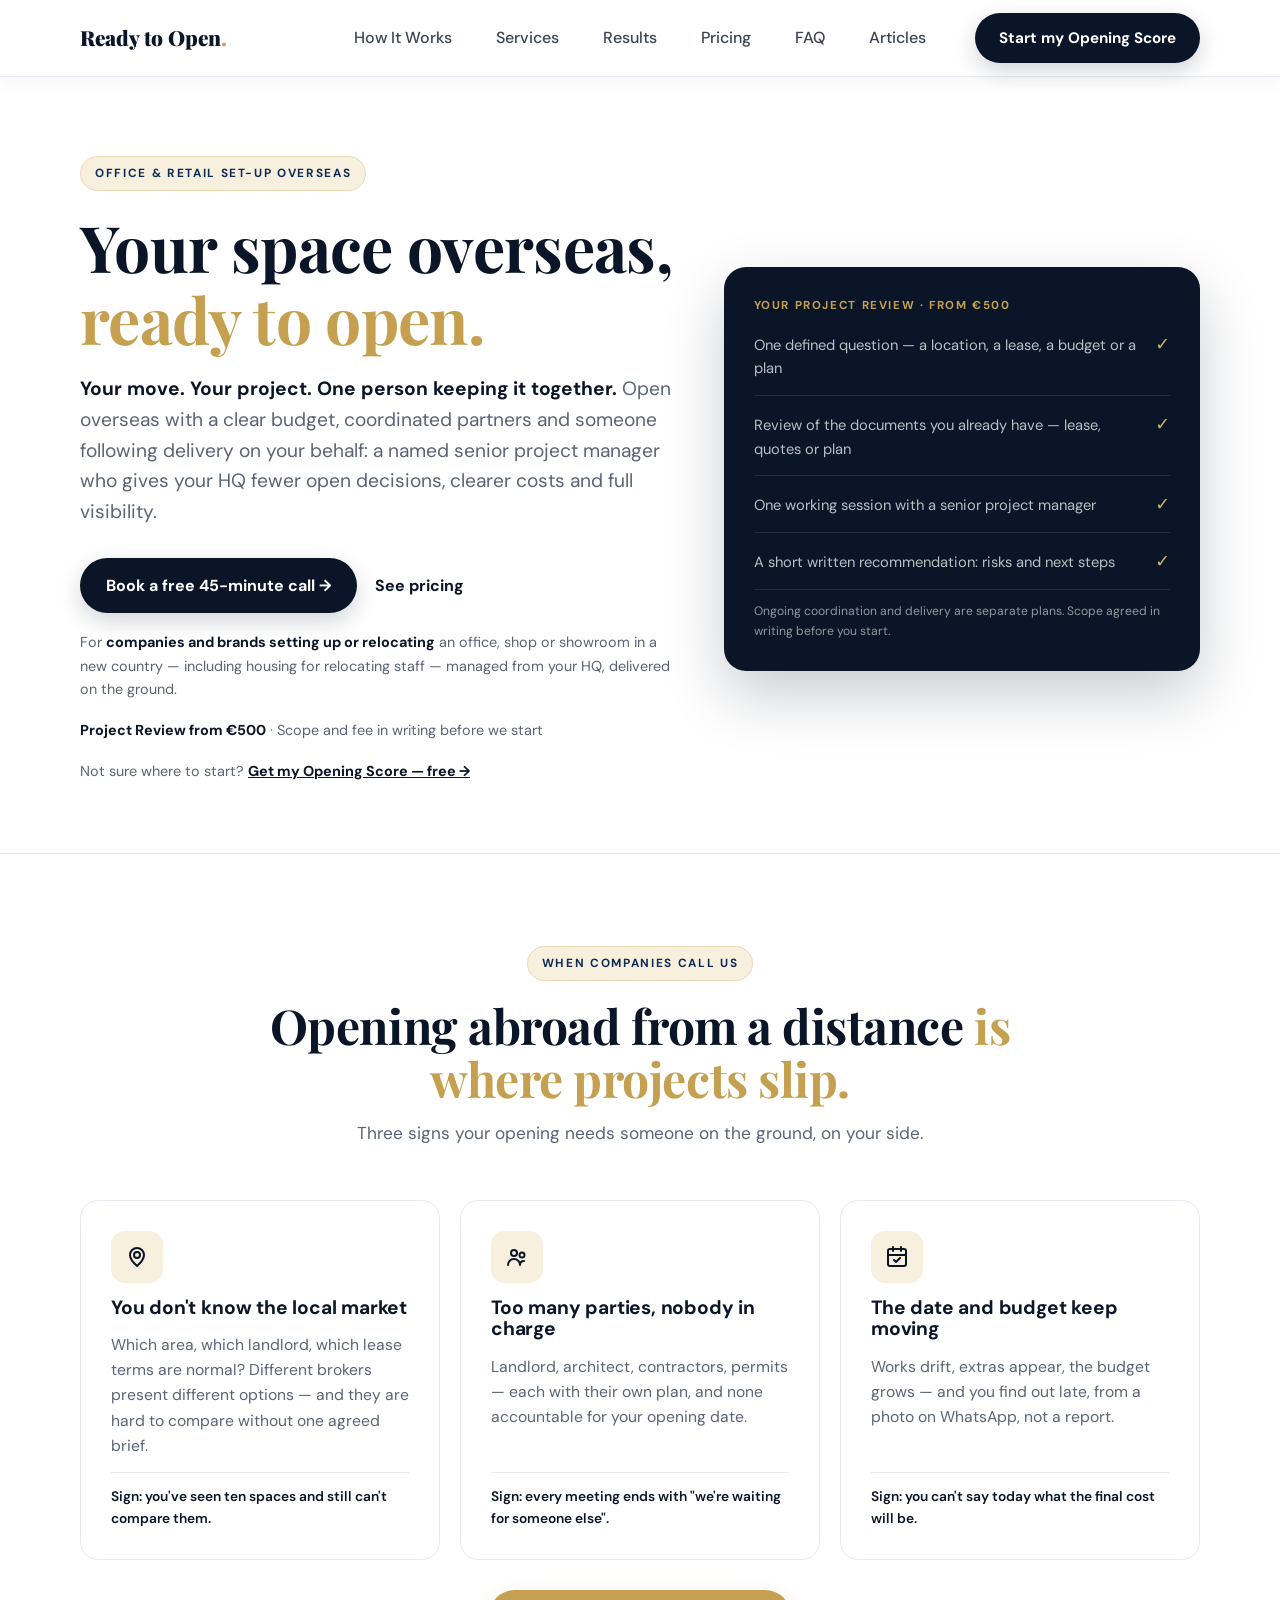
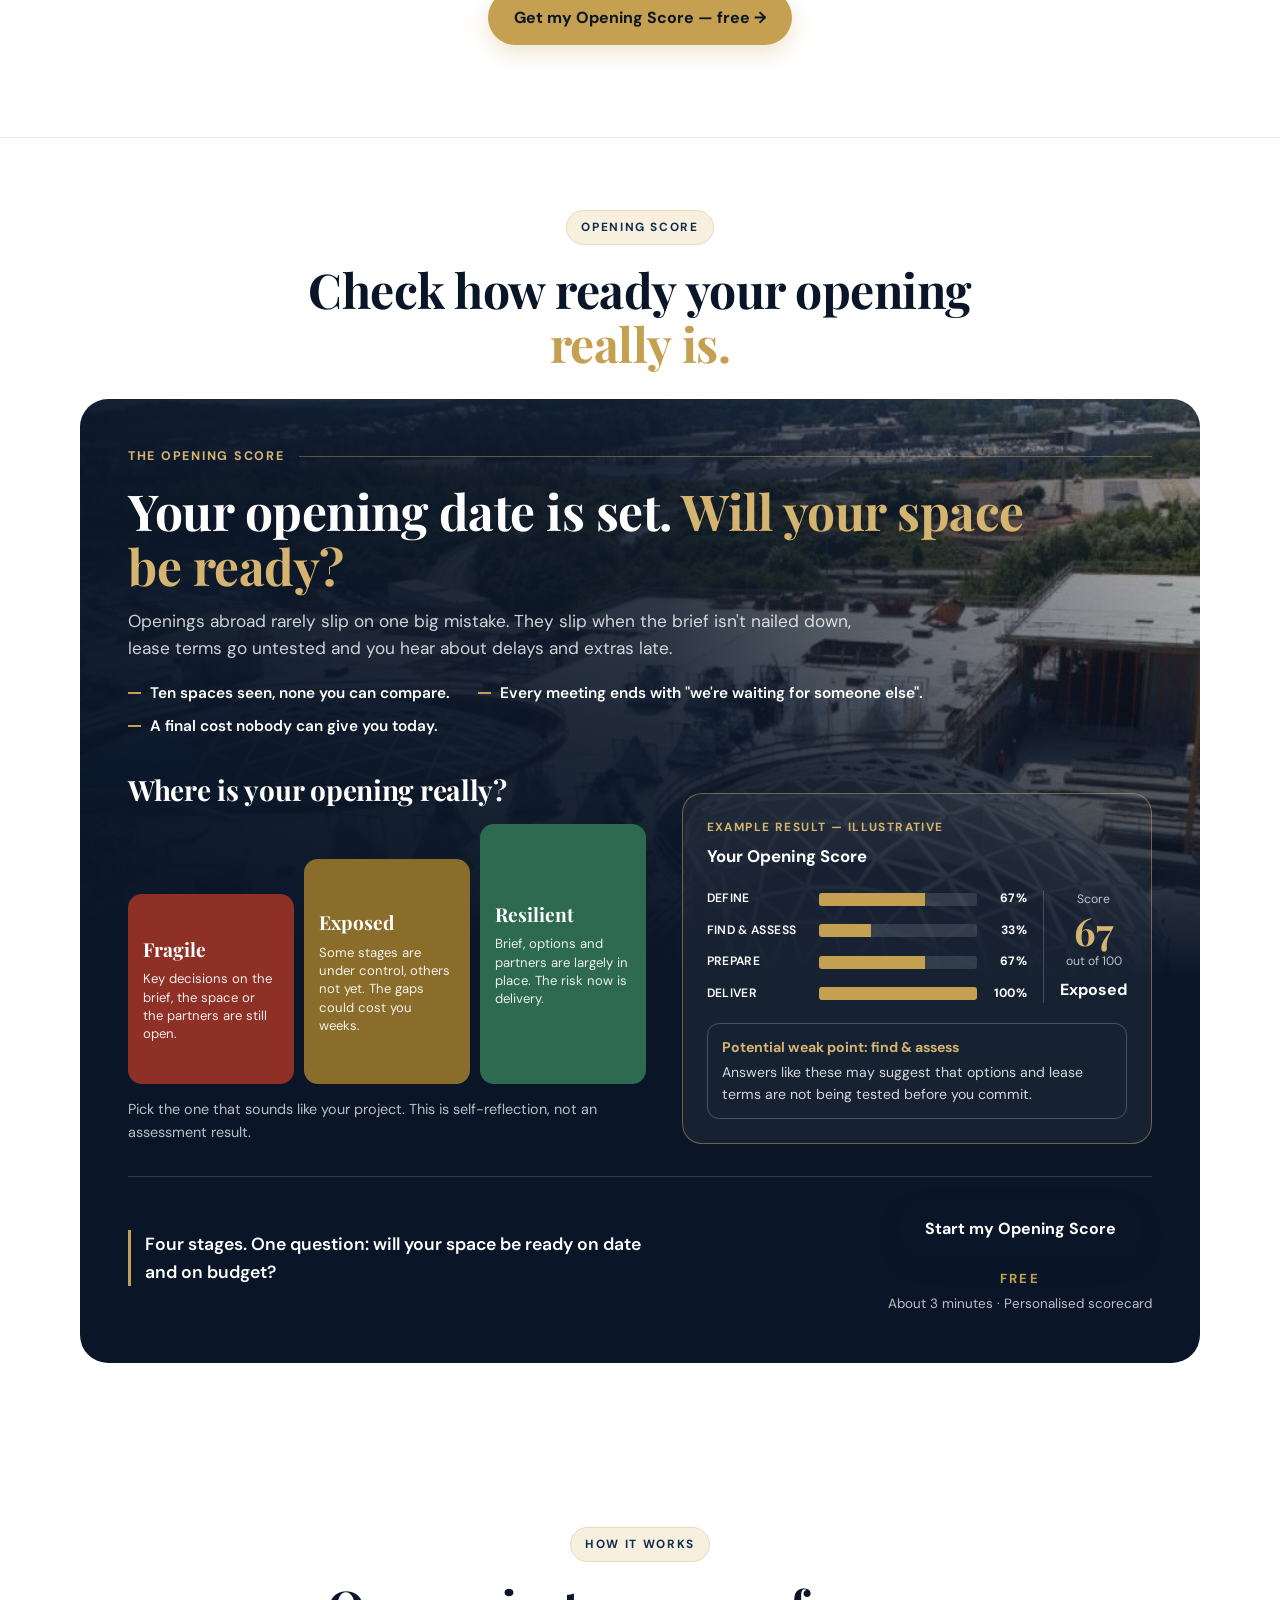
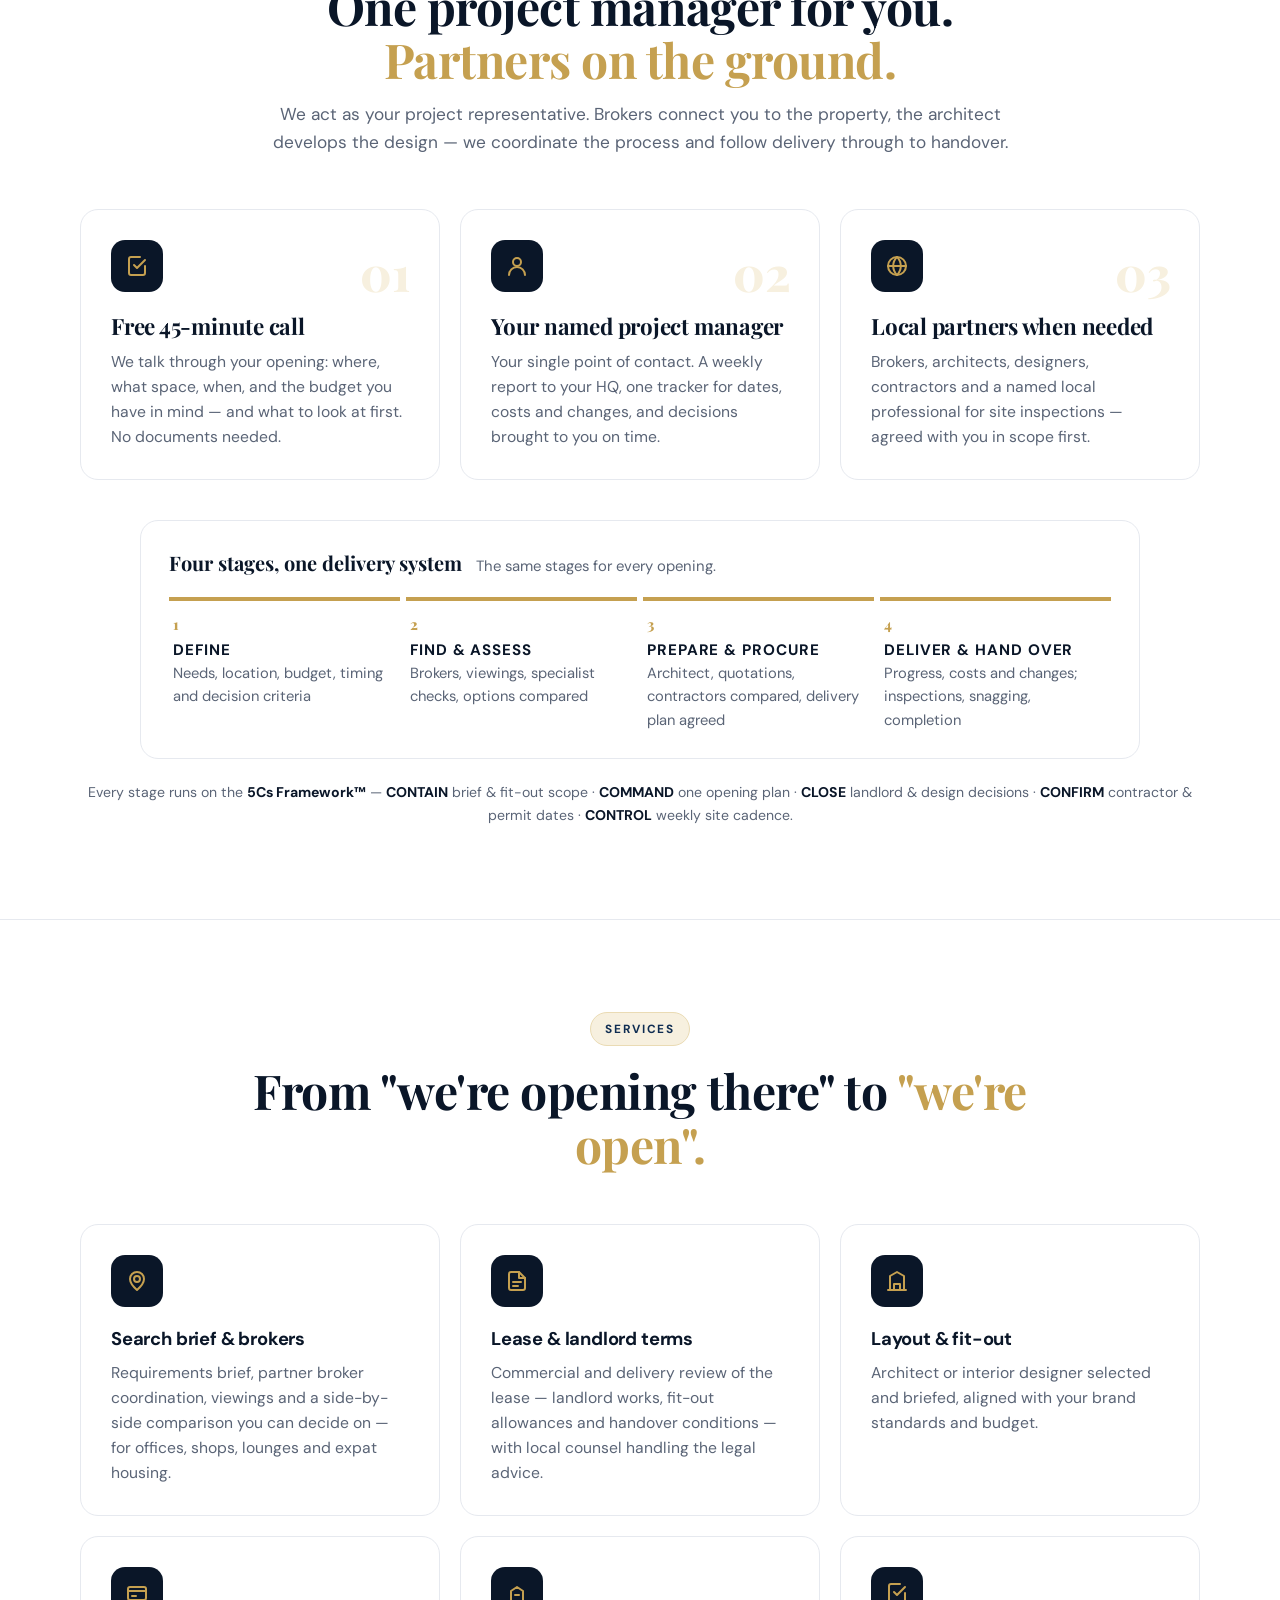
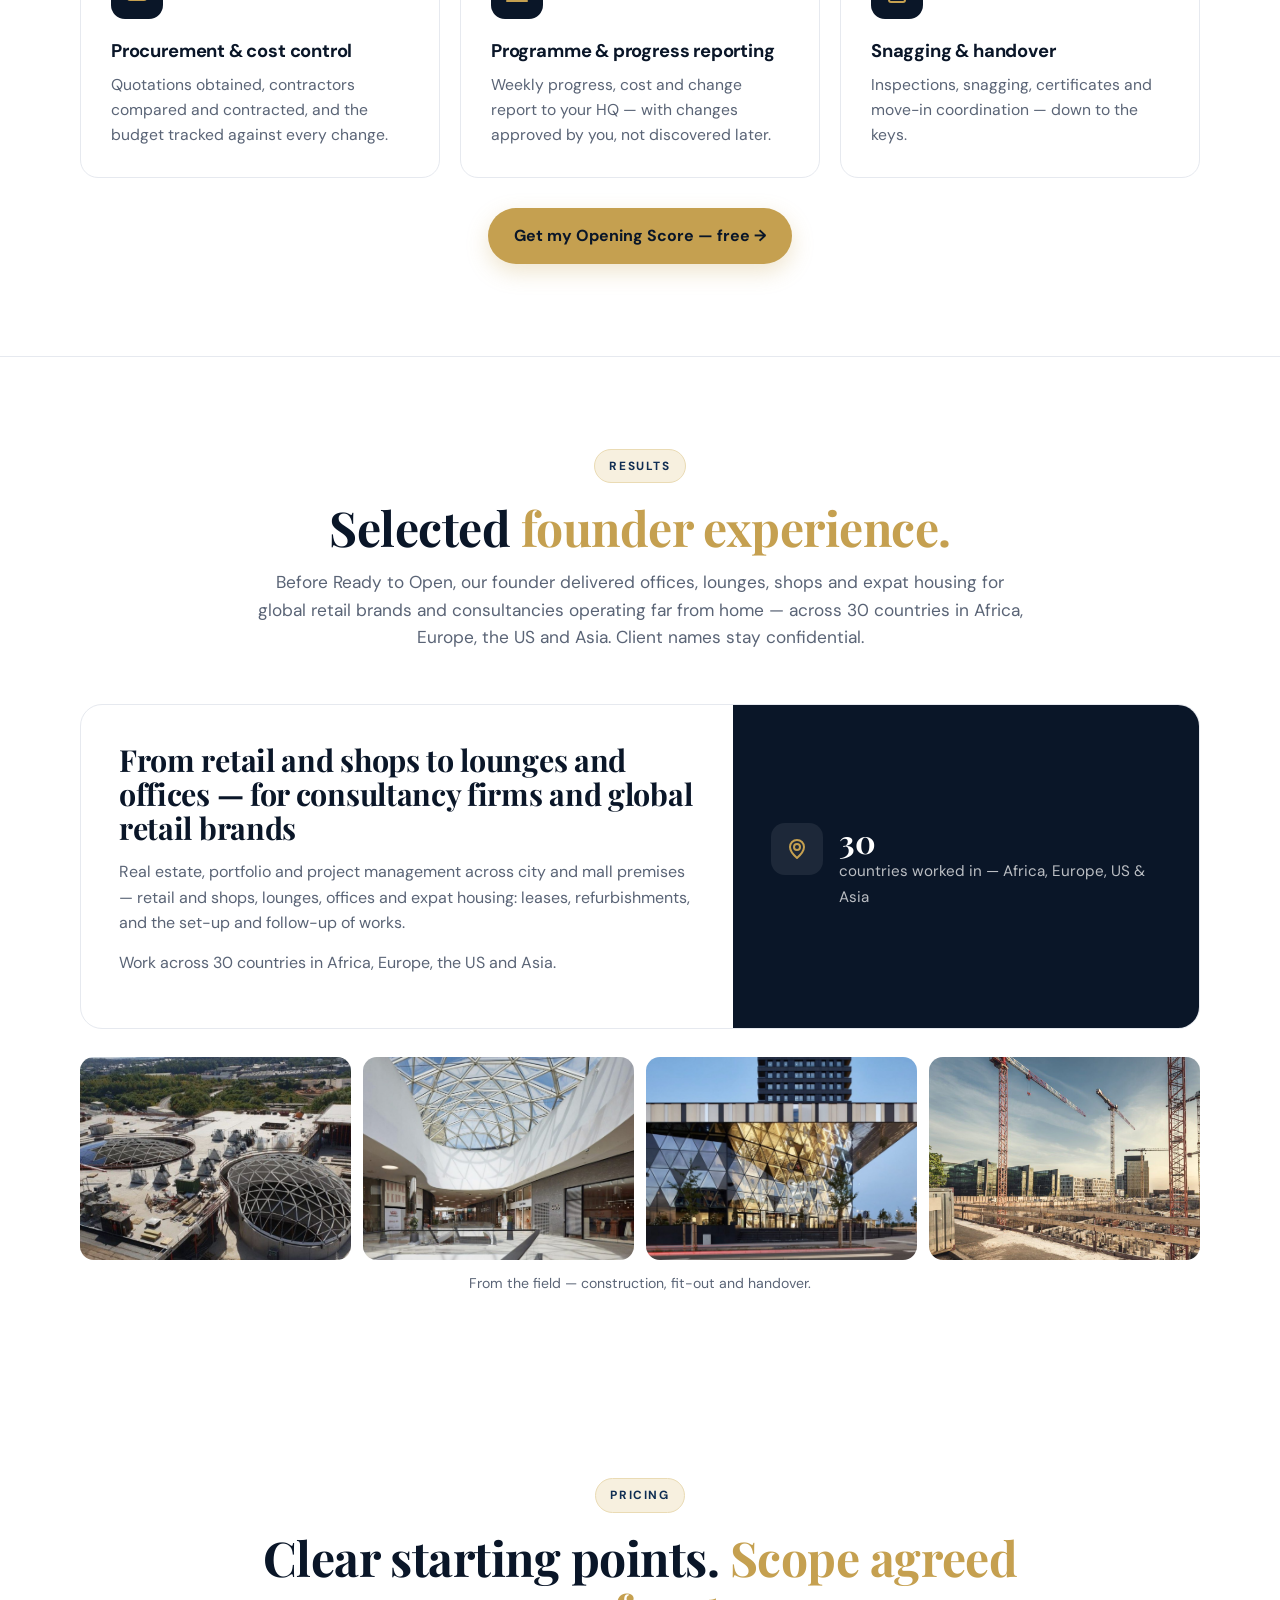
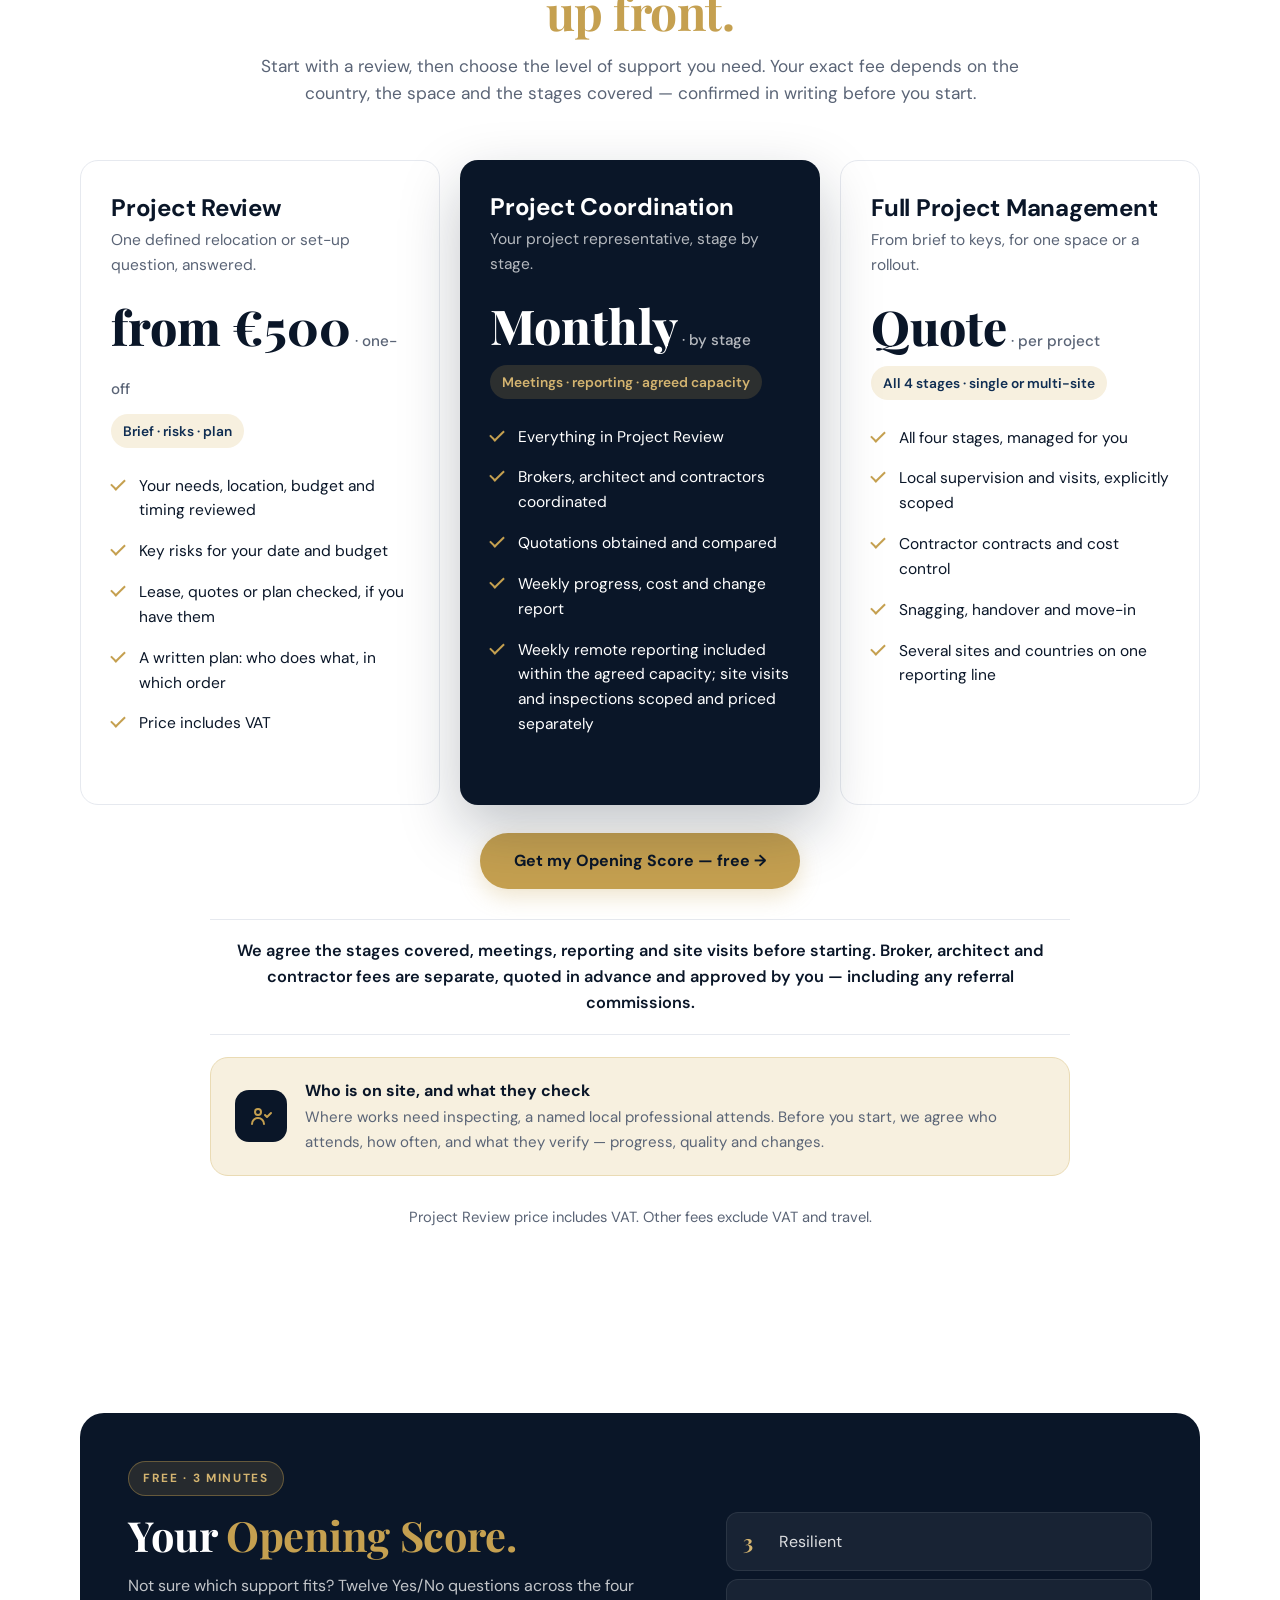
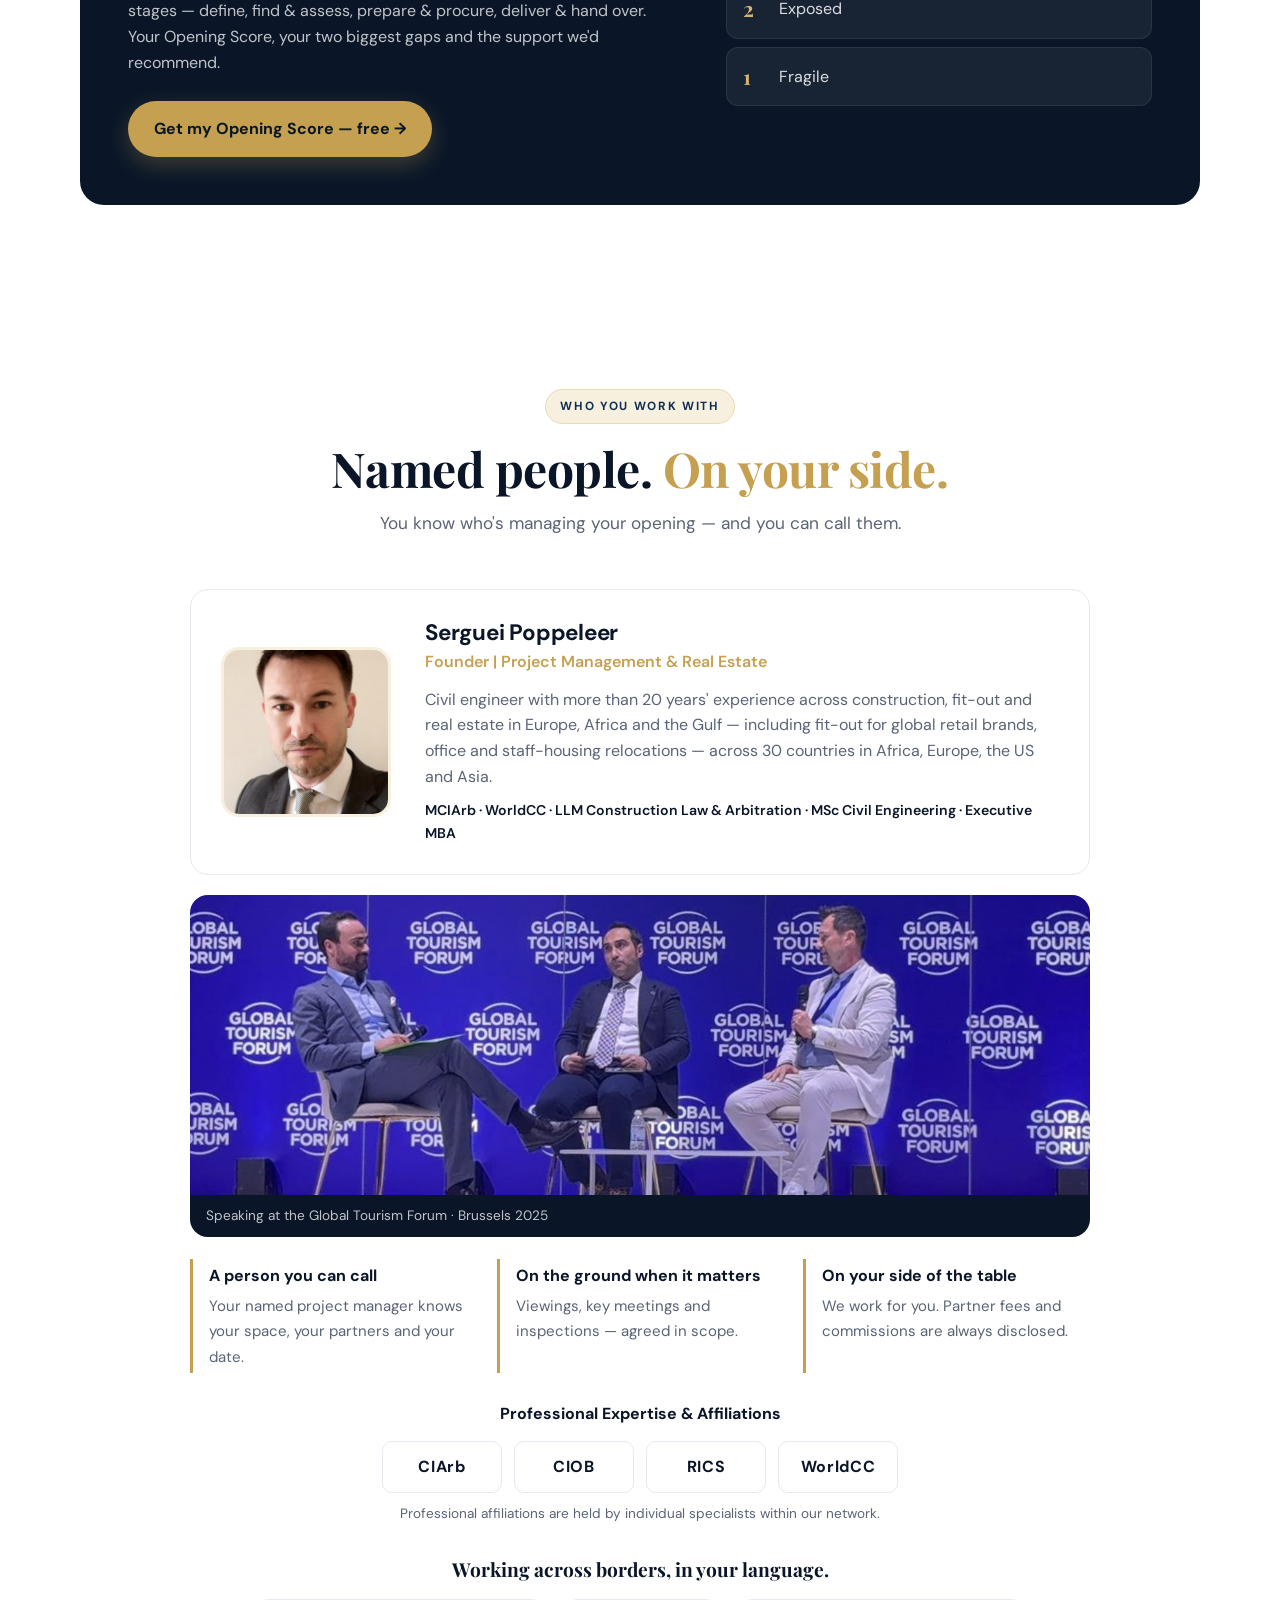
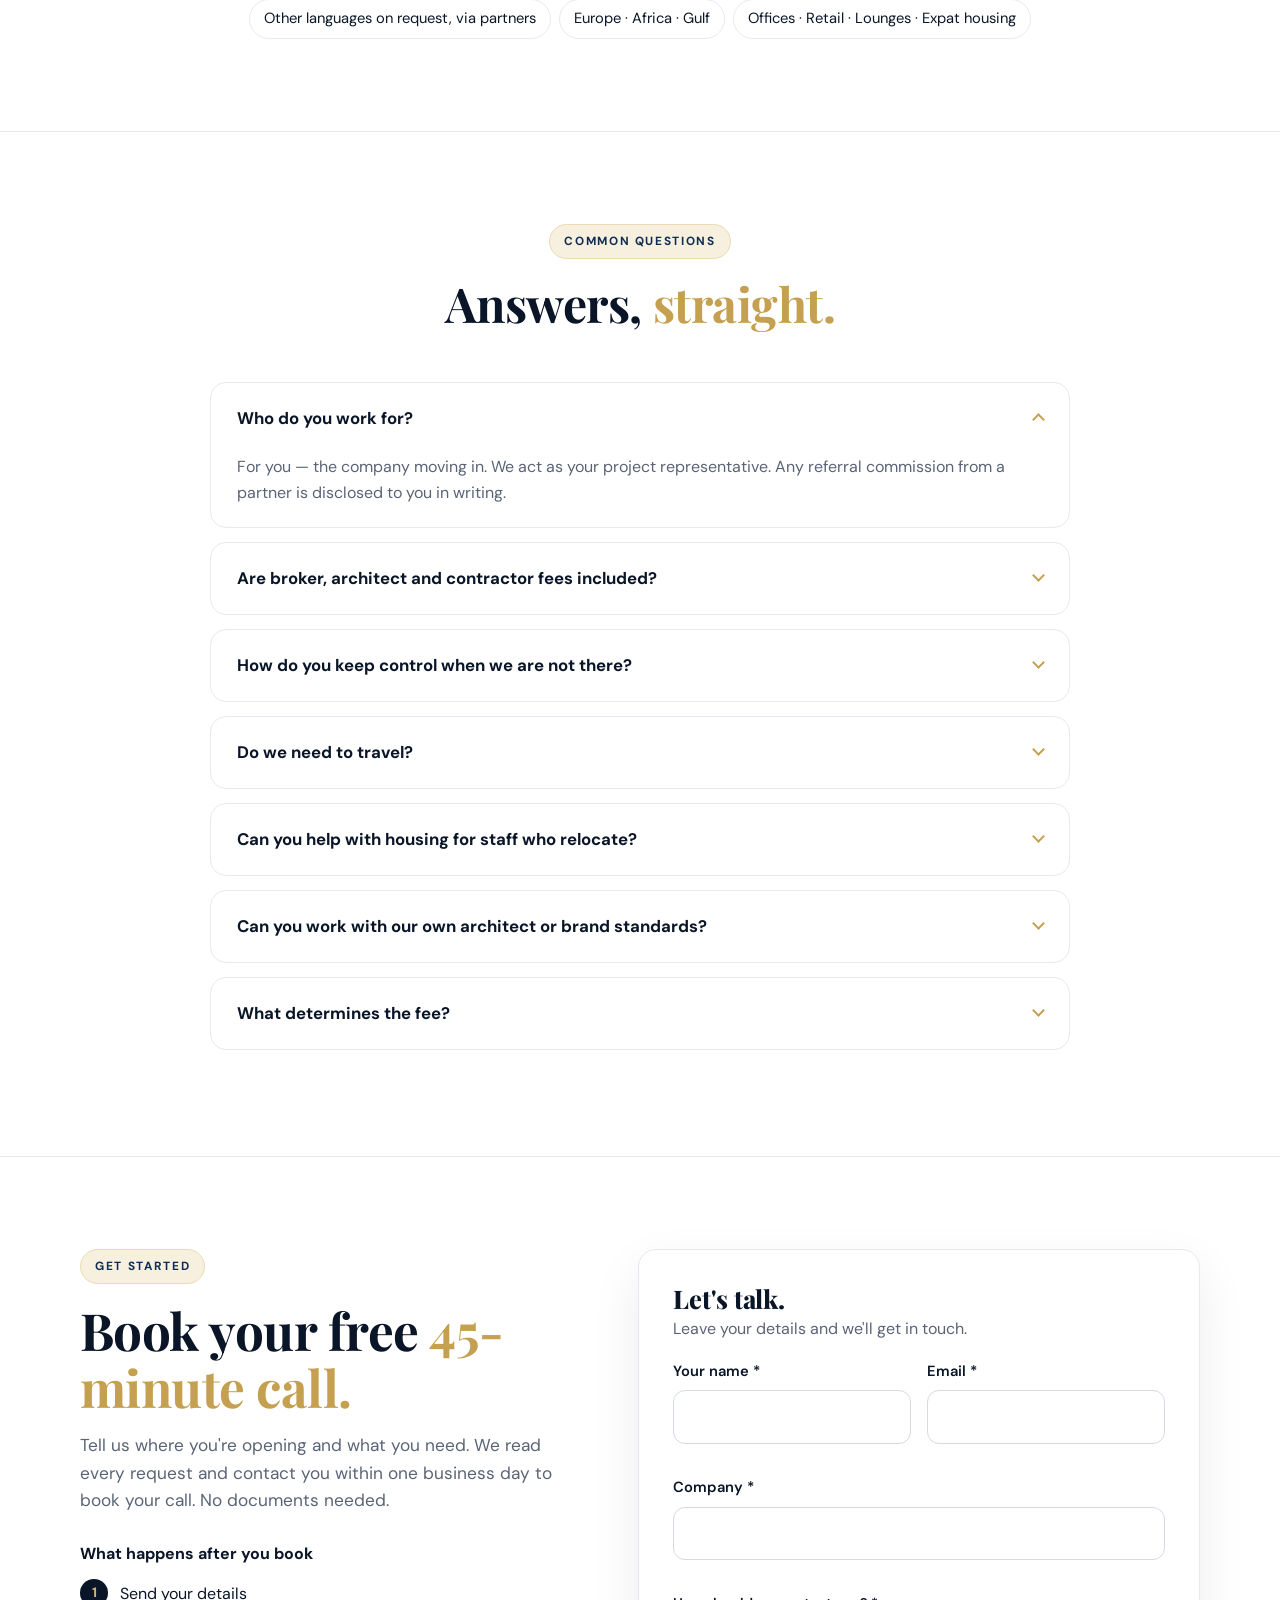
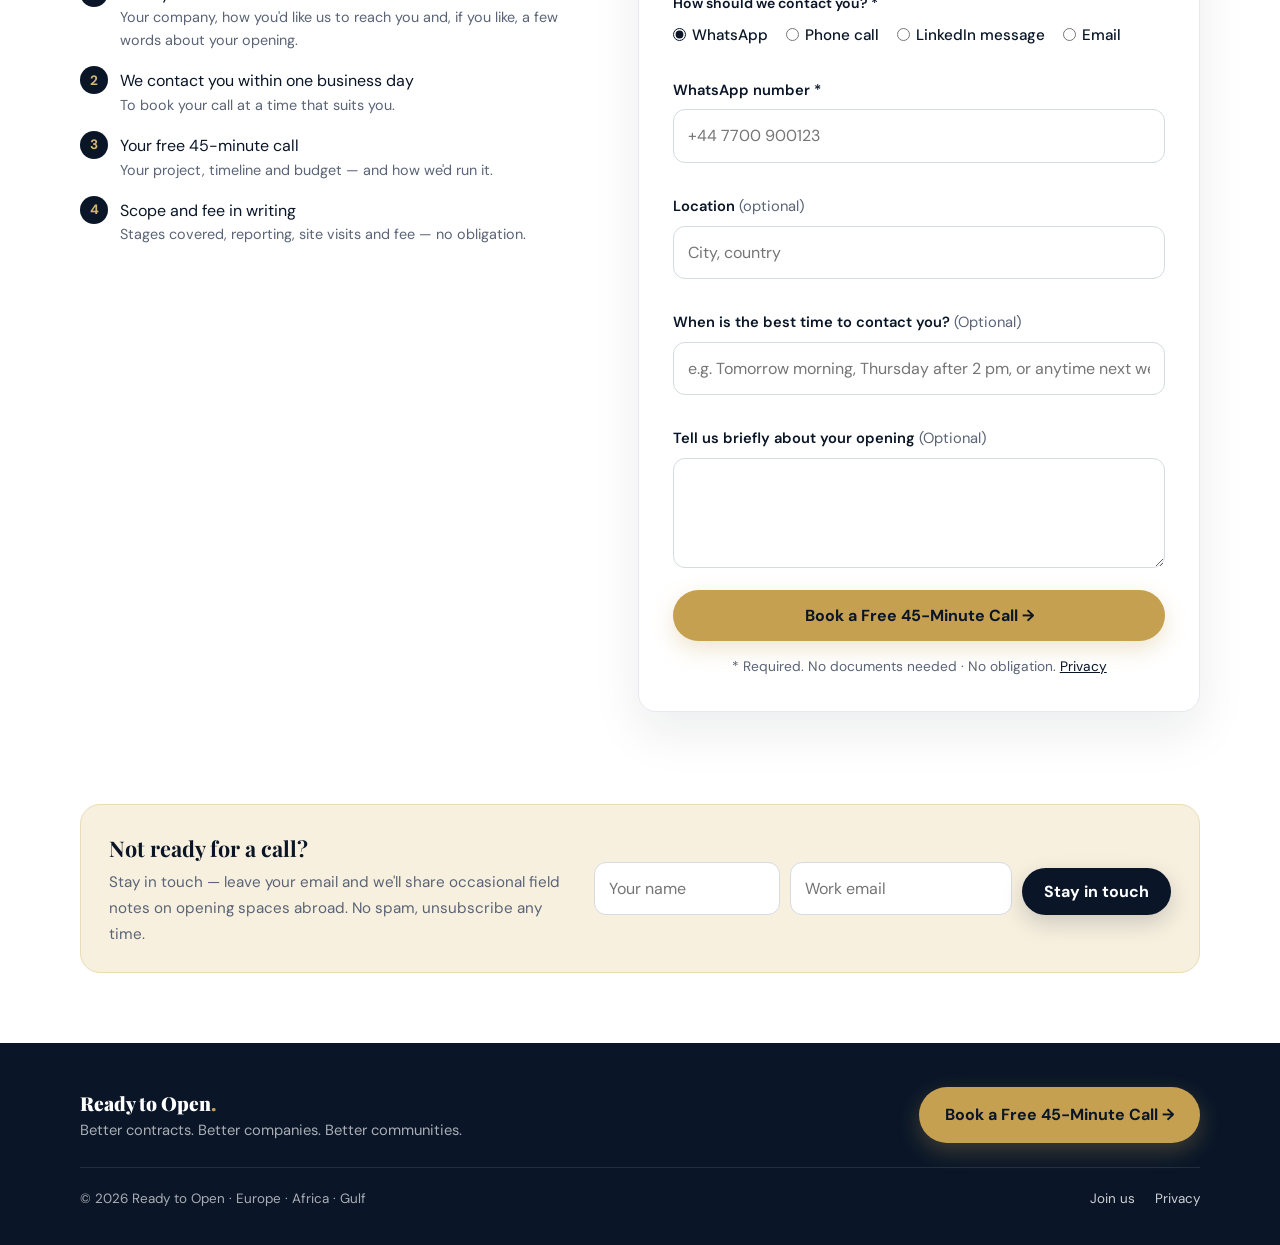
==== commit 71cb0425: "No client names or airline mentions on any page; remove old index1.html Co-Authored-By: Claude Opus " ====
--- a/index.html
+++ b/index.html
@@ -679,18 +679,16 @@
     <div class="head">
       <span class="pill">Results</span>
       <h2>Selected <em>founder experience.</em></h2>
-      <p>Before Ready to Open, our founder delivered offices, lounges, shops and expat housing for airlines, global retail brands and consultancies operating far from home — across 30 countries in Africa, Europe, the US and Asia. Client names stay confidential.</p>
+      <p>Before Ready to Open, our founder delivered offices, lounges, shops and expat housing for global retail brands and consultancies operating far from home — across 30 countries in Africa, Europe, the US and Asia. Client names stay confidential.</p>
     </div>
     <div class="case">
       <div class="case-l">
-        <h3 style="margin-top:0">From retail and shops to lounges and offices — for global airlines, consultancy firms and global retail brands</h3>
-        <p>Real estate, portfolio and project management across airport, city and mall premises — retail and shops, lounges, offices and expat housing: leases, refurbishments, and the set-up and follow-up of works.</p>
-        <p>Work across 30 countries in Africa, Europe, the US and Asia. On the airline portfolio, premises were delivered on time or early, and below budget.</p>
+        <h3 style="margin-top:0">From retail and shops to lounges and offices — for consultancy firms and global retail brands</h3>
+        <p>Real estate, portfolio and project management across city and mall premises — retail and shops, lounges, offices and expat housing: leases, refurbishments, and the set-up and follow-up of works.</p>
+        <p>Work across 30 countries in Africa, Europe, the US and Asia.</p>
       </div>
       <div class="case-r">
         <div class="kpi"><div class="ico"><svg viewBox="0 0 24 24"><circle cx="12" cy="10" r="3"/><path d="M12 21s-7-6.2-7-11a7 7 0 0 1 14 0c0 4.8-7 11-7 11z"/></svg></div><div><strong>30</strong><span>countries worked in — Africa, Europe, US &amp; Asia</span></div></div>
-        <div class="kpi"><div class="ico"><svg viewBox="0 0 24 24"><circle cx="12" cy="12" r="9"/><path d="M12 7v5l3 2"/></svg></div><div><strong>On time</strong><span>or early — airline portfolio</span></div></div>
-        <div class="kpi"><div class="ico"><svg viewBox="0 0 24 24"><rect x="3" y="6" width="18" height="13" rx="2"/><path d="M3 10h18"/></svg></div><div><strong>Below</strong><span>budget — airline portfolio</span></div></div>
       </div>
     </div>
     <div class="field-strip">
@@ -795,7 +793,7 @@
       <div>
         <h3>Serguei Poppeleer</h3>
         <div class="role">Founder | Project Management &amp; Real Estate</div>
-        <p>Civil engineer with more than 20 years' experience across construction, fit-out and real estate in Europe, Africa and the Gulf — including real estate for an international airline, fit-out for global retail brands, office and staff-housing relocations — across 30 countries in Africa, Europe, the US and Asia.</p>
+        <p>Civil engineer with more than 20 years' experience across construction, fit-out and real estate in Europe, Africa and the Gulf — including fit-out for global retail brands, office and staff-housing relocations — across 30 countries in Africa, Europe, the US and Asia.</p>
         <p class="creds">MCIArb · WorldCC · LLM Construction Law &amp; Arbitration · MSc Civil Engineering · Executive MBA</p>
       </div>
     </div>
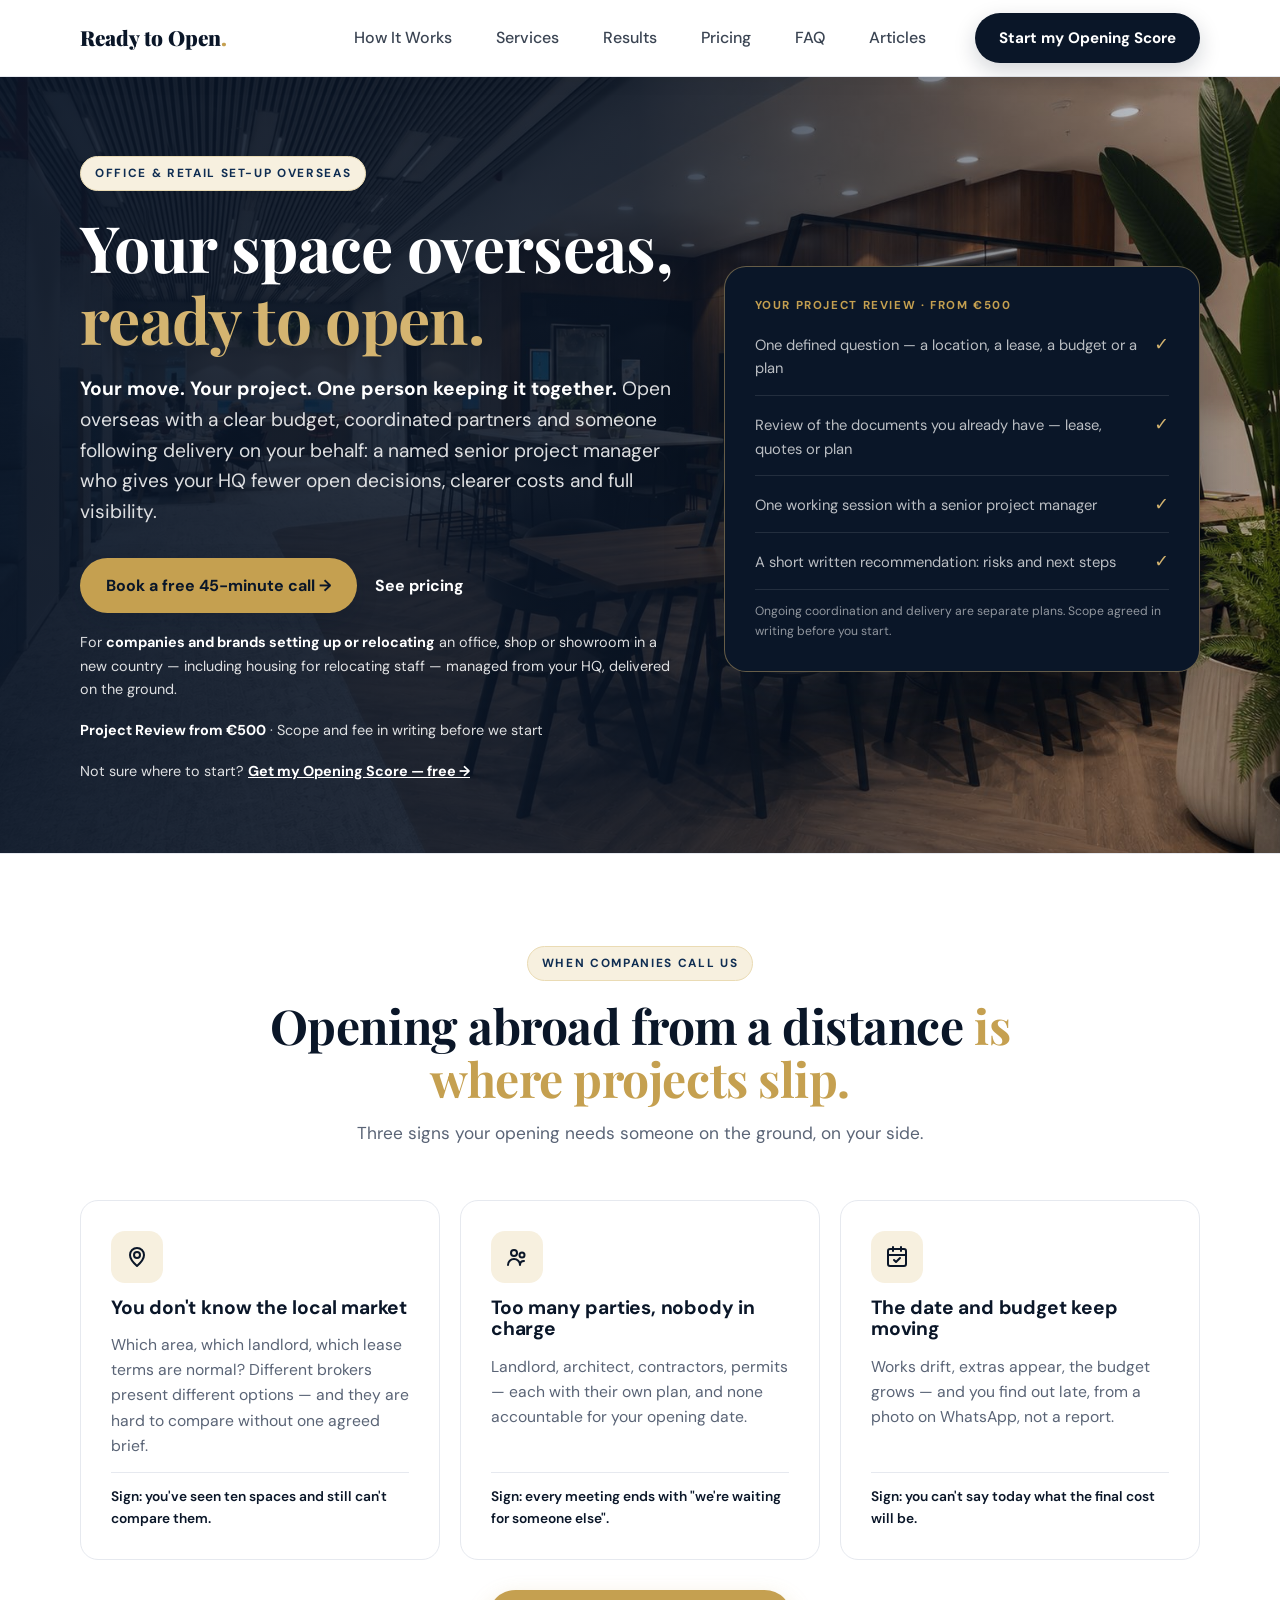
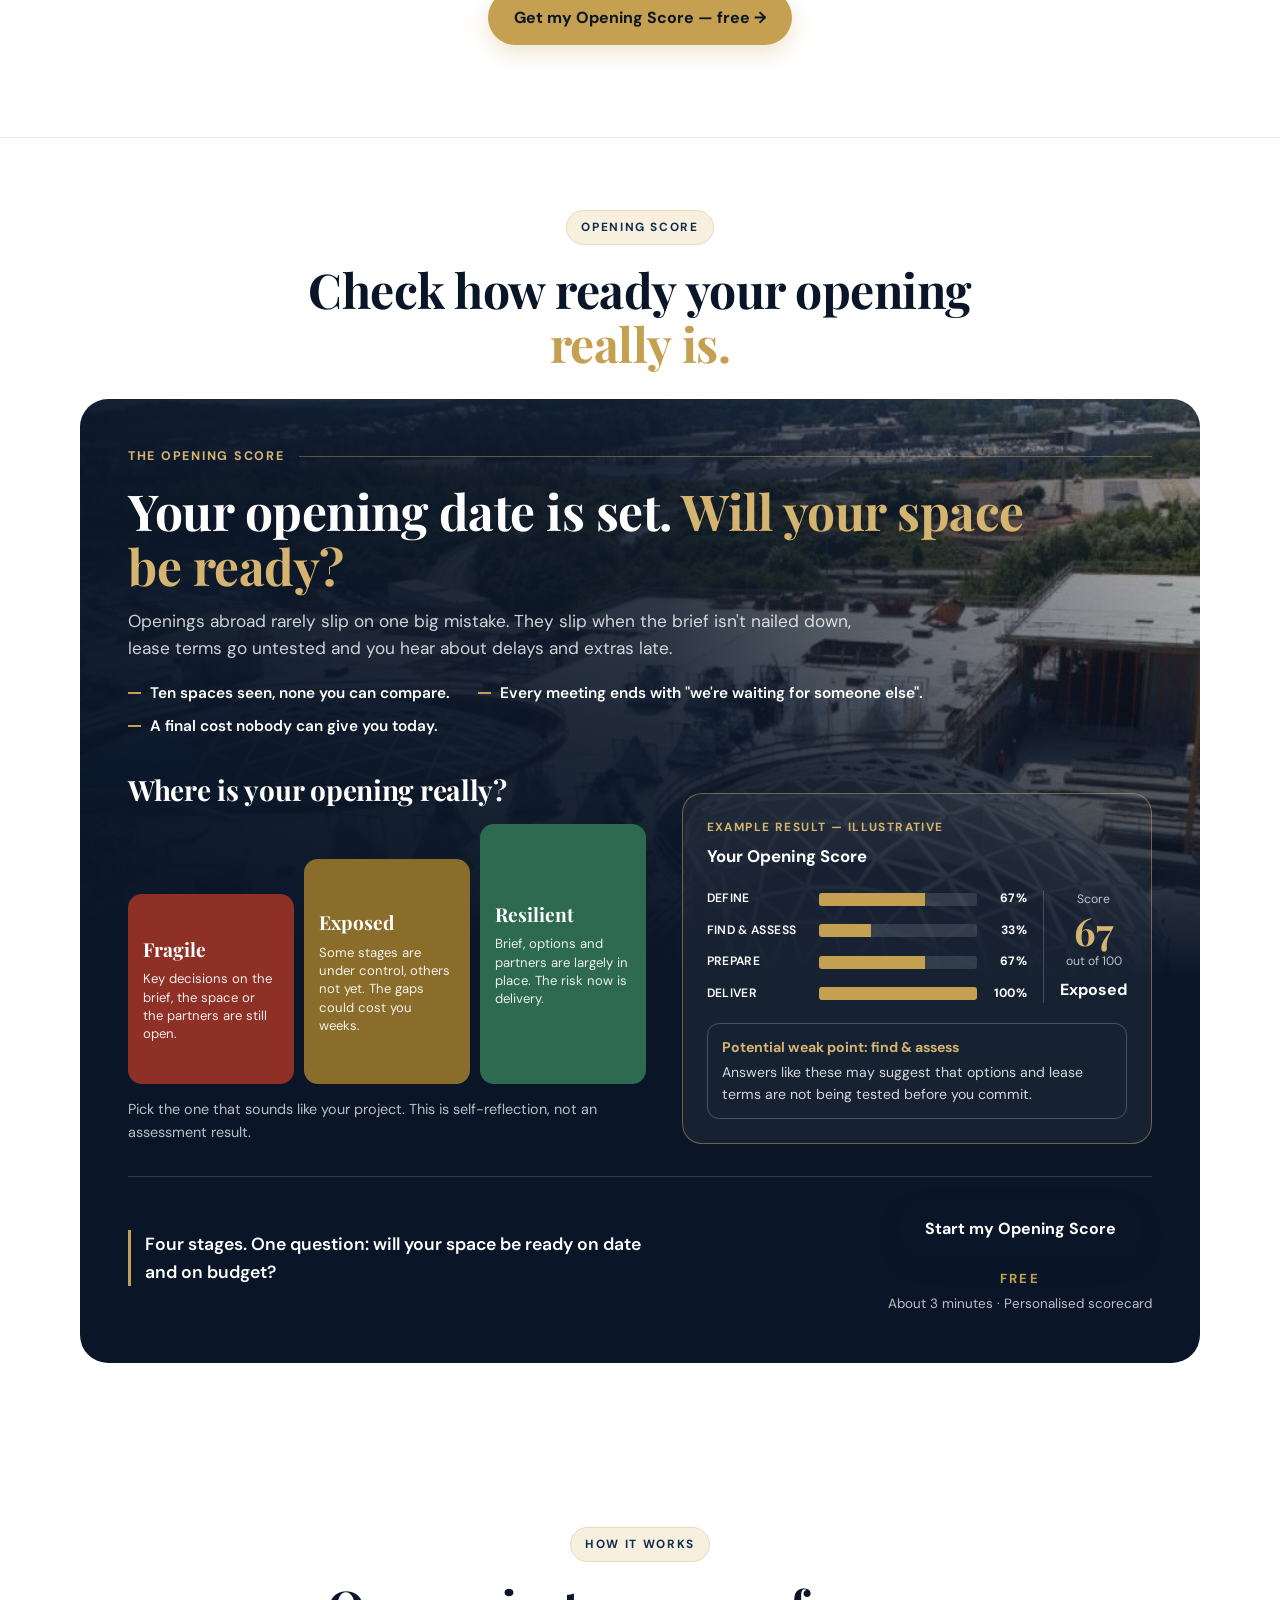
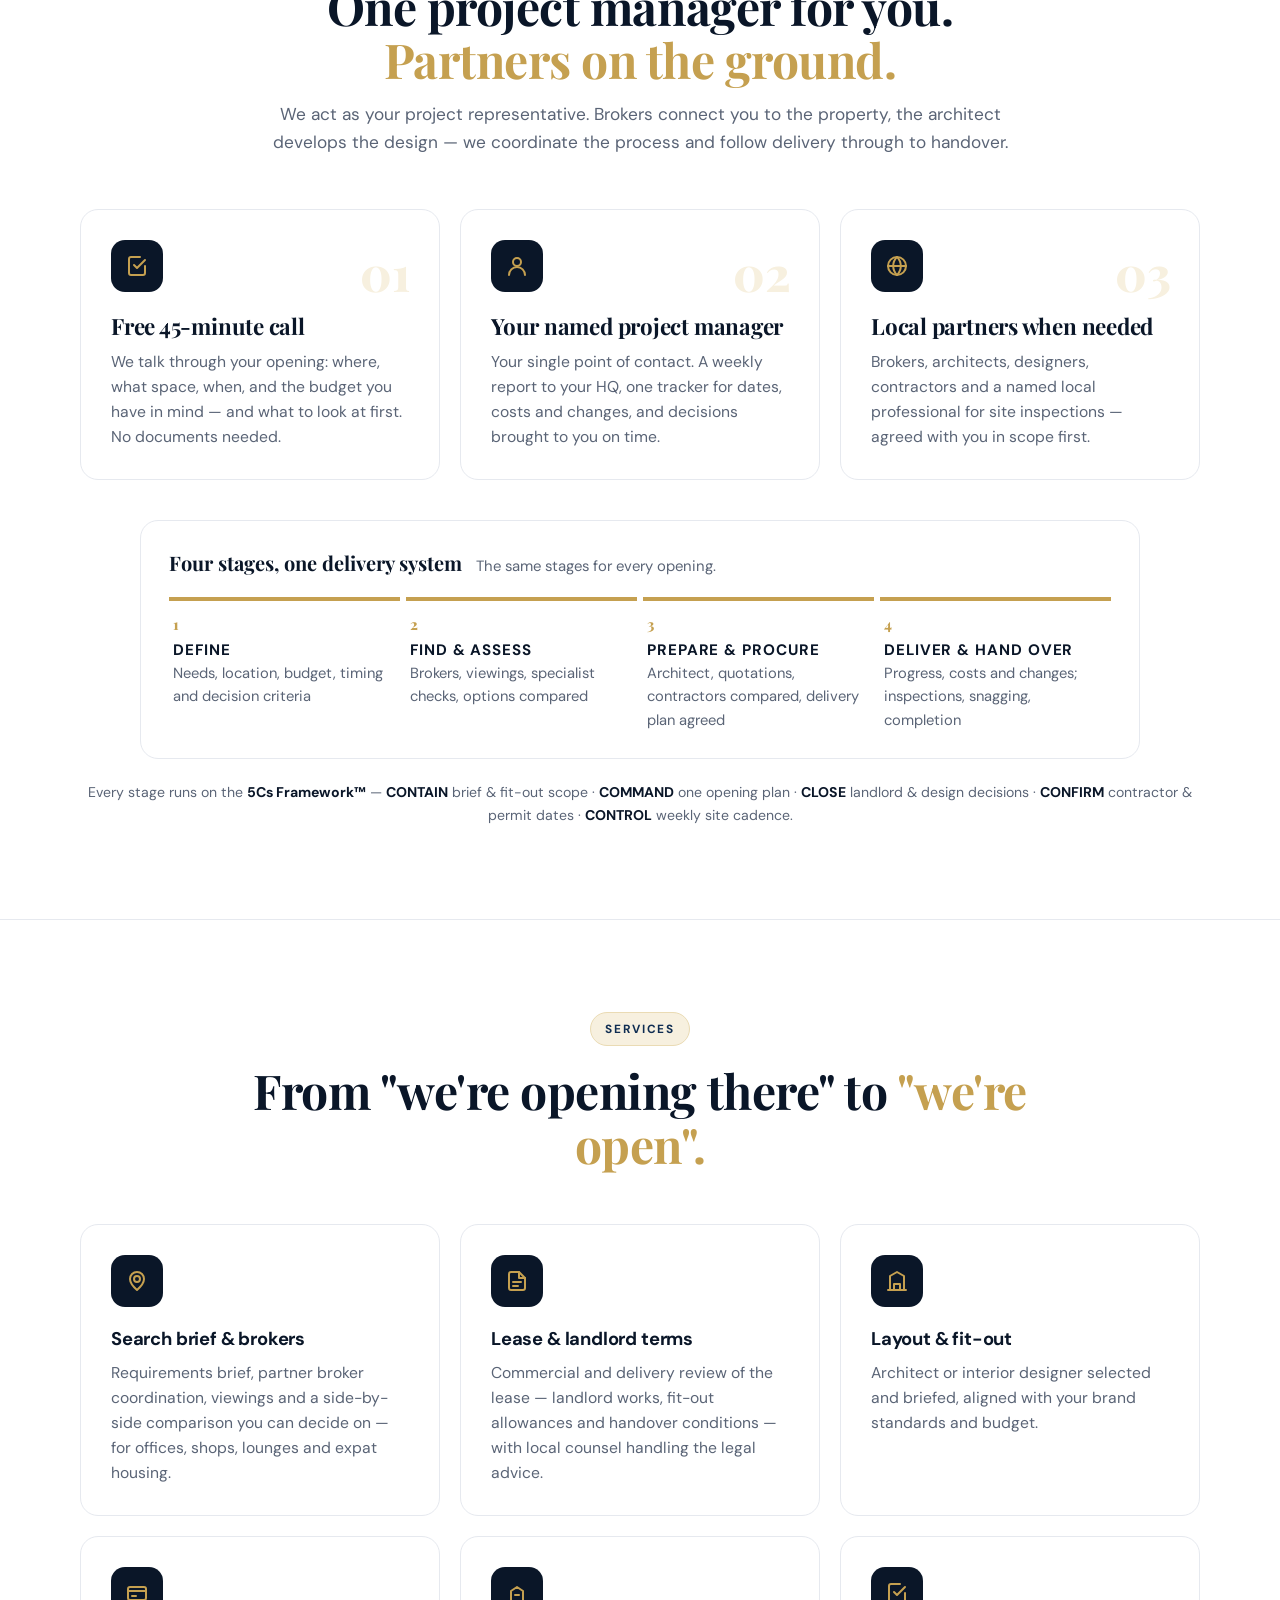
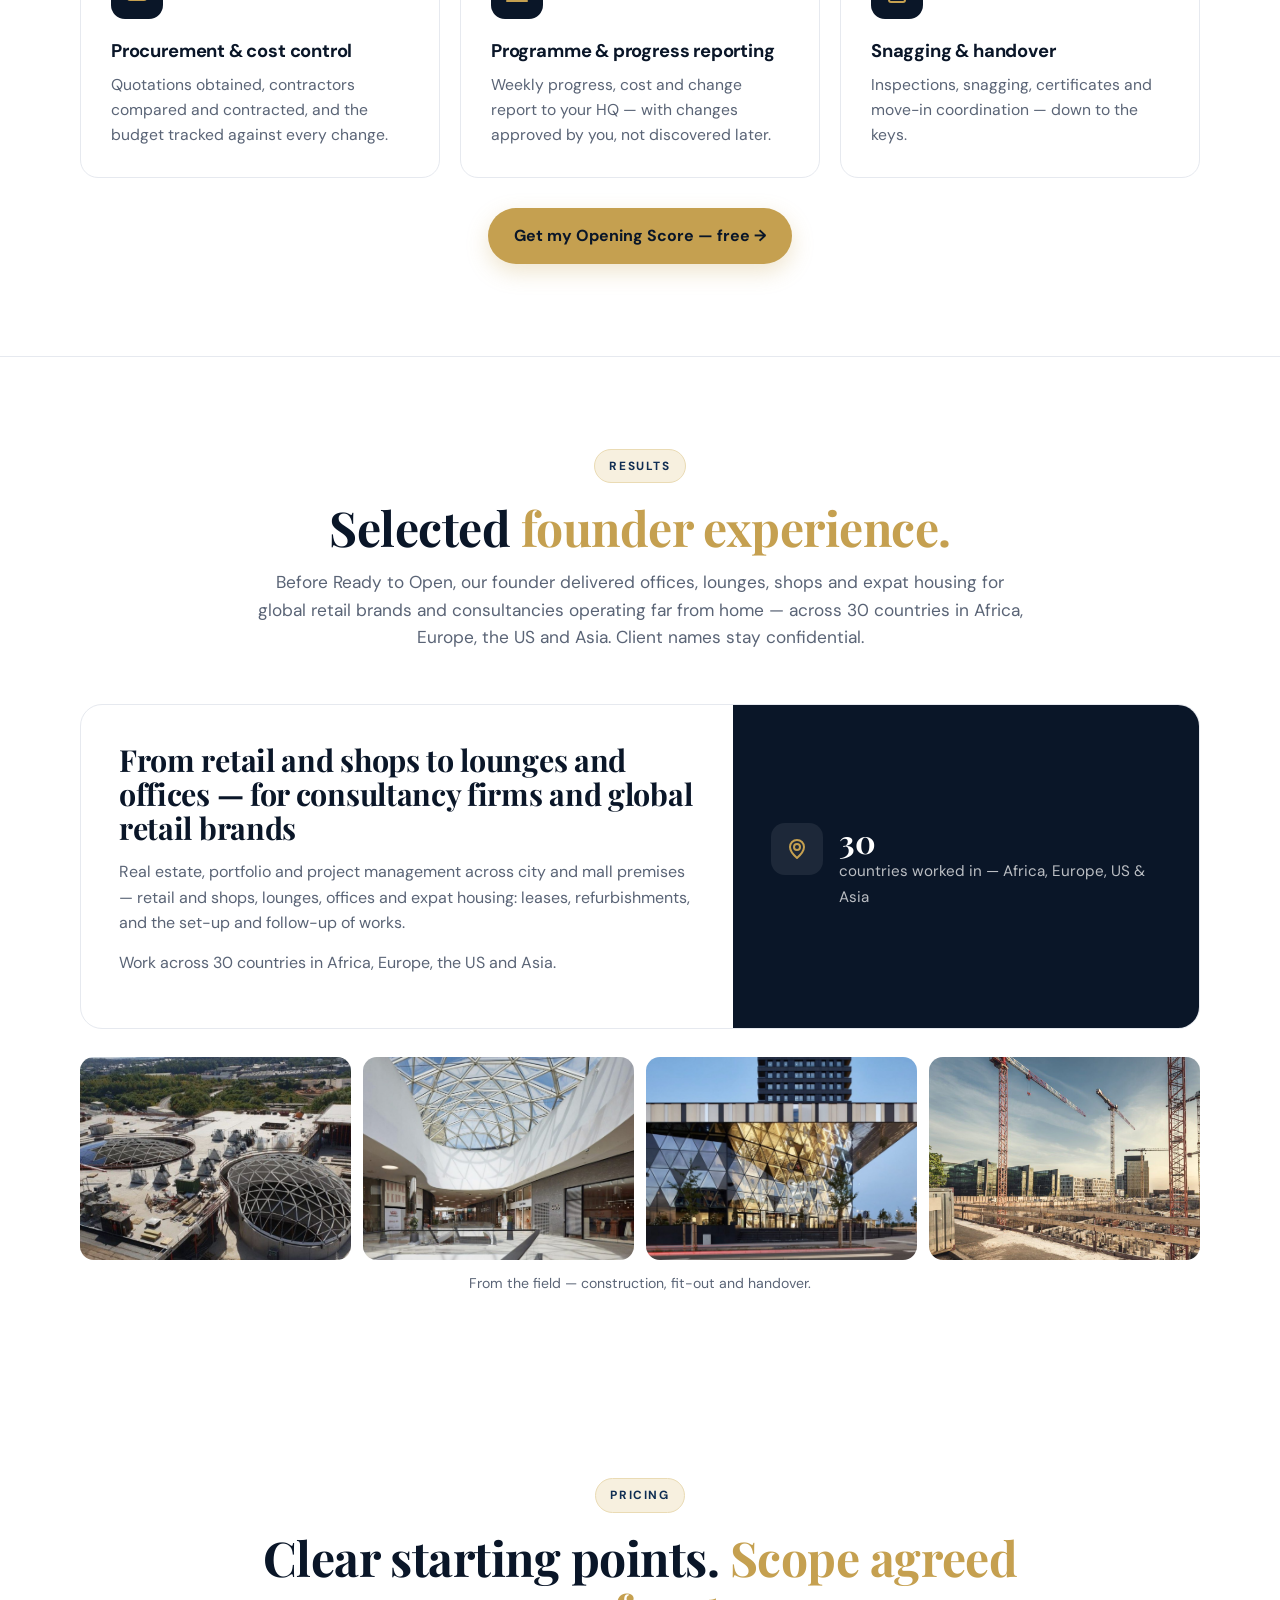
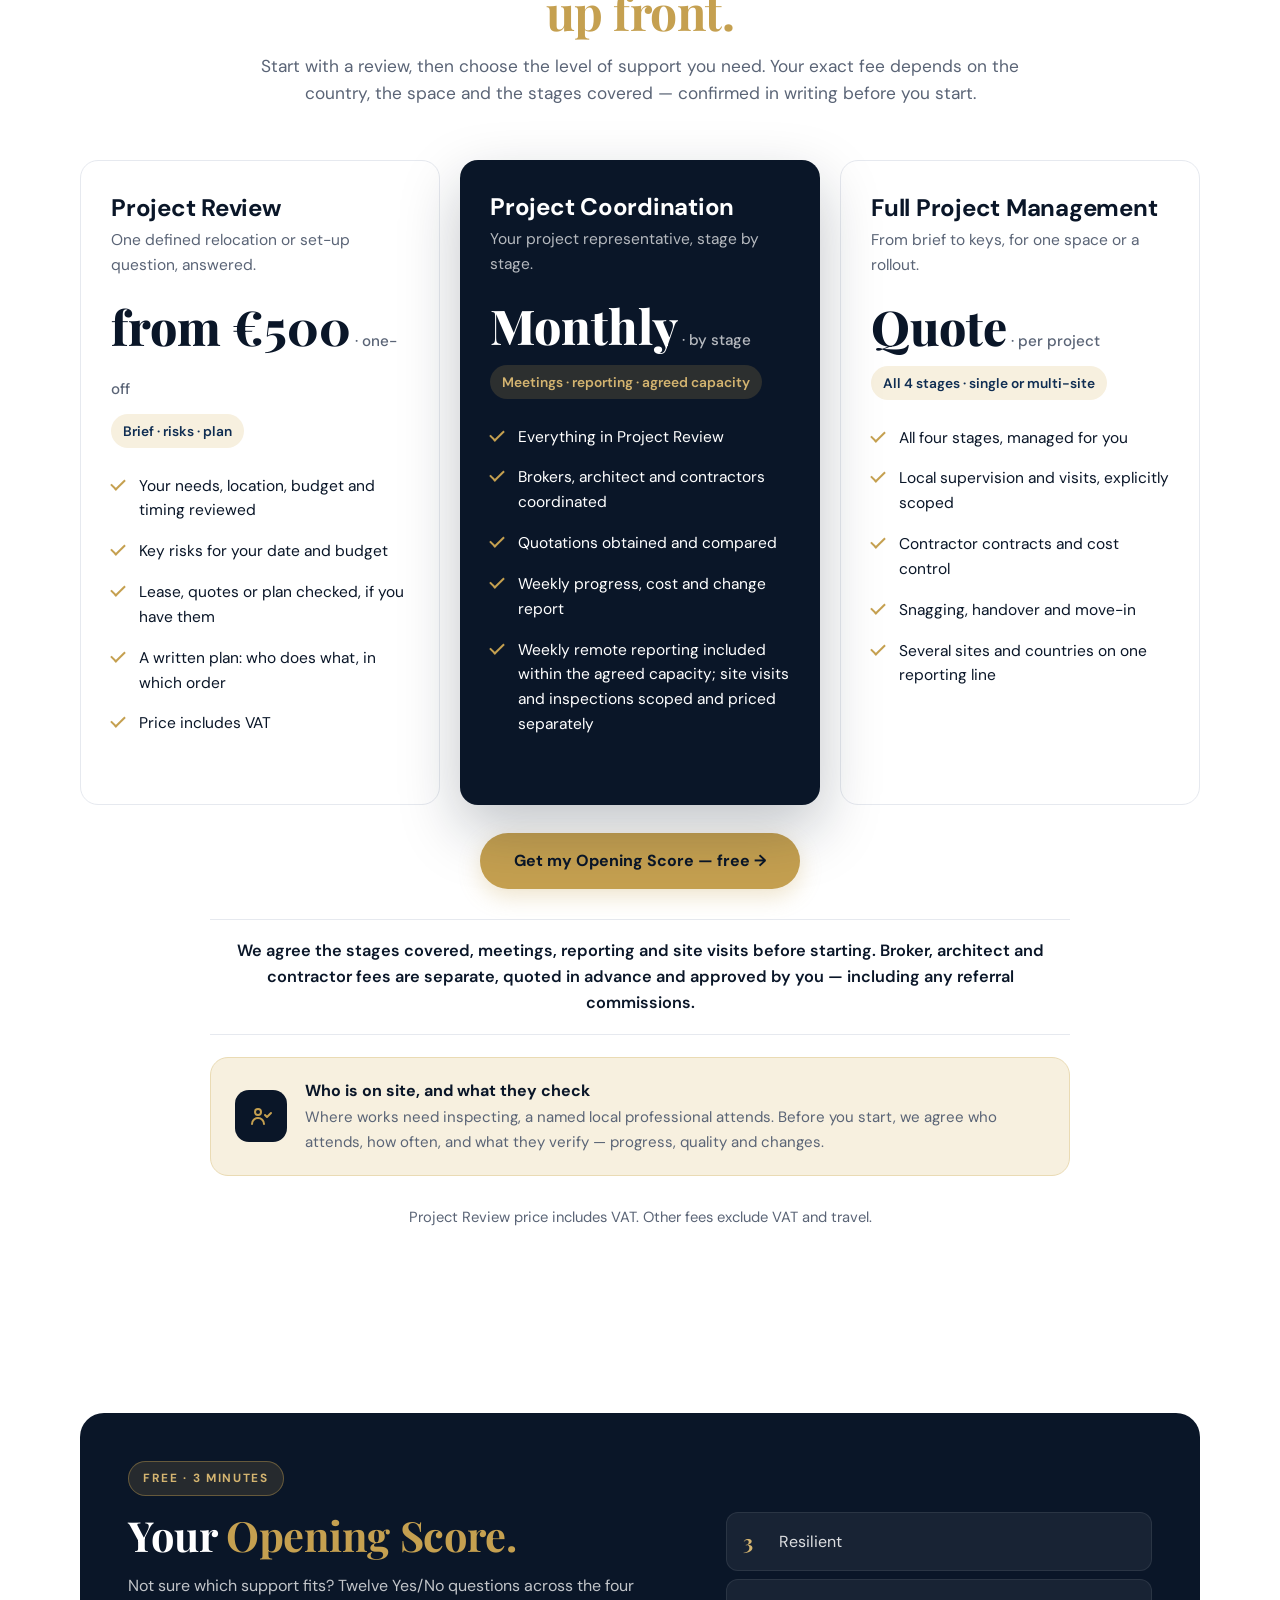
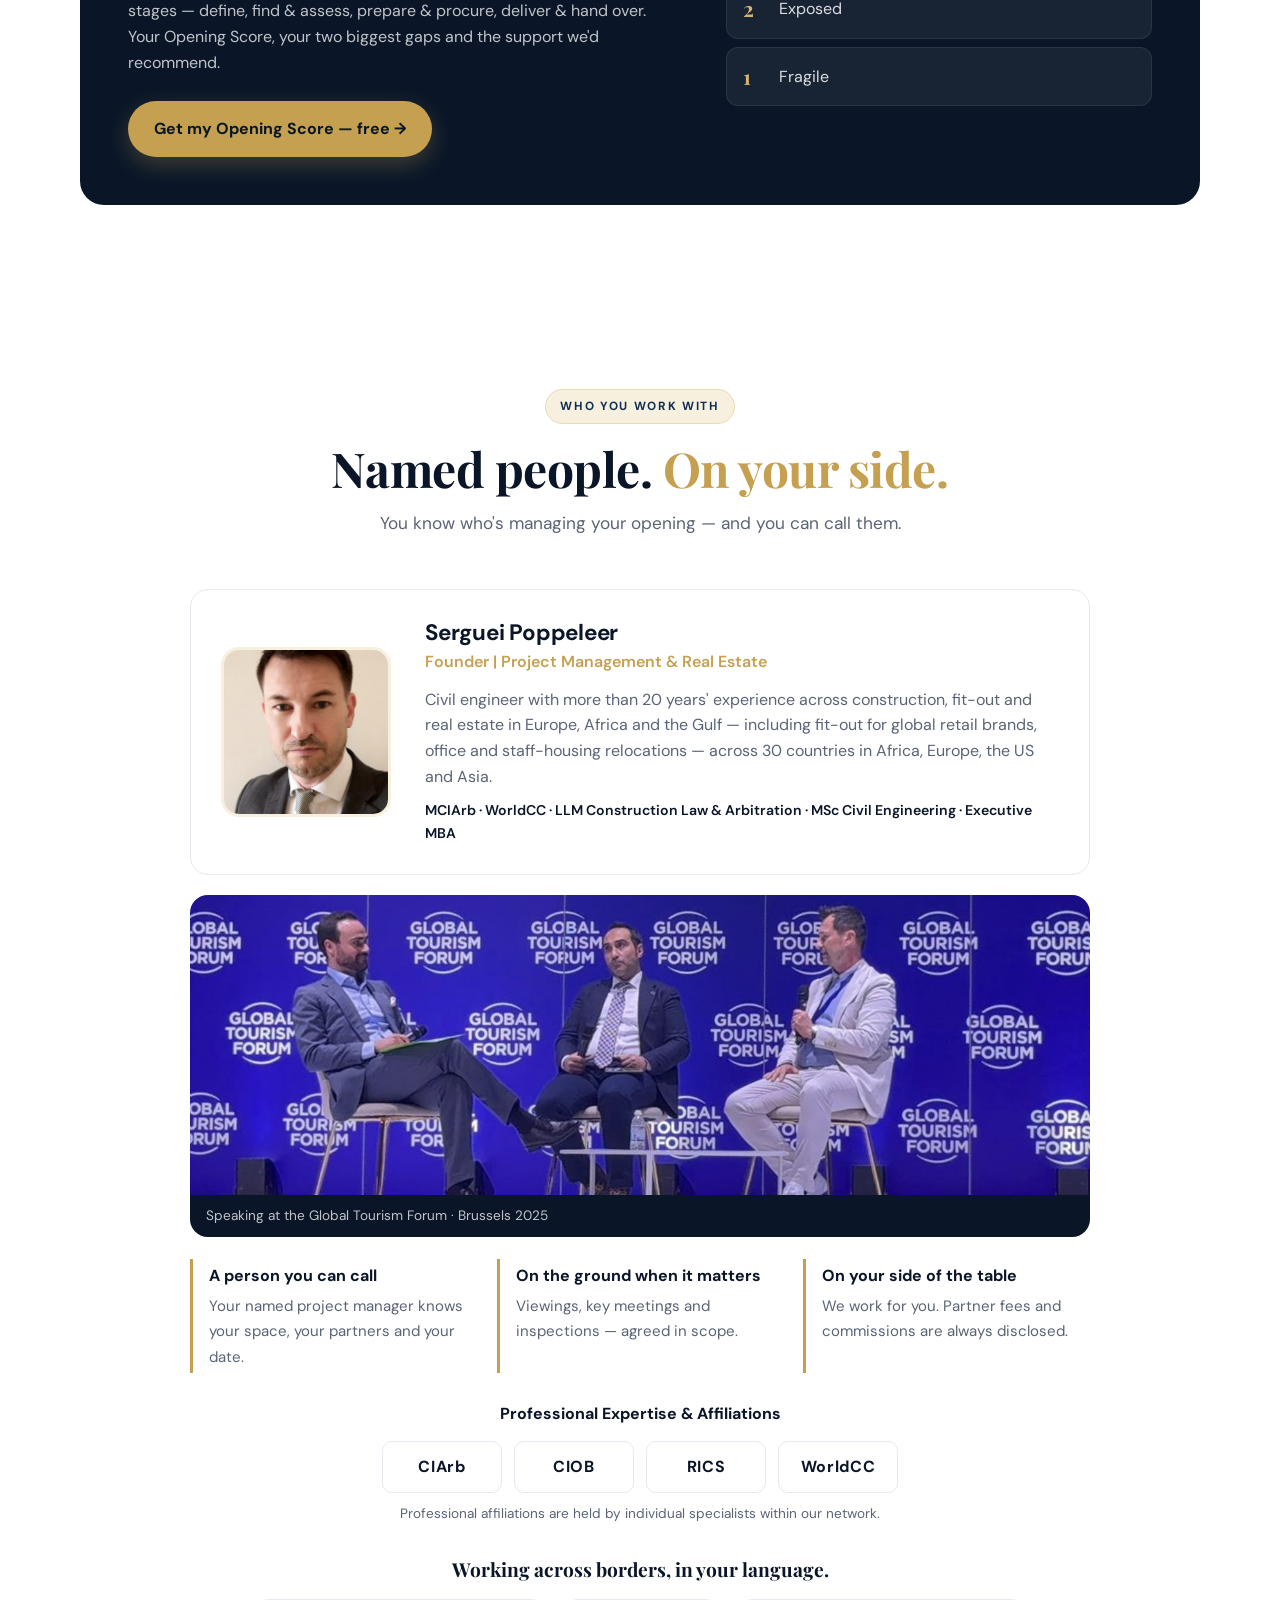
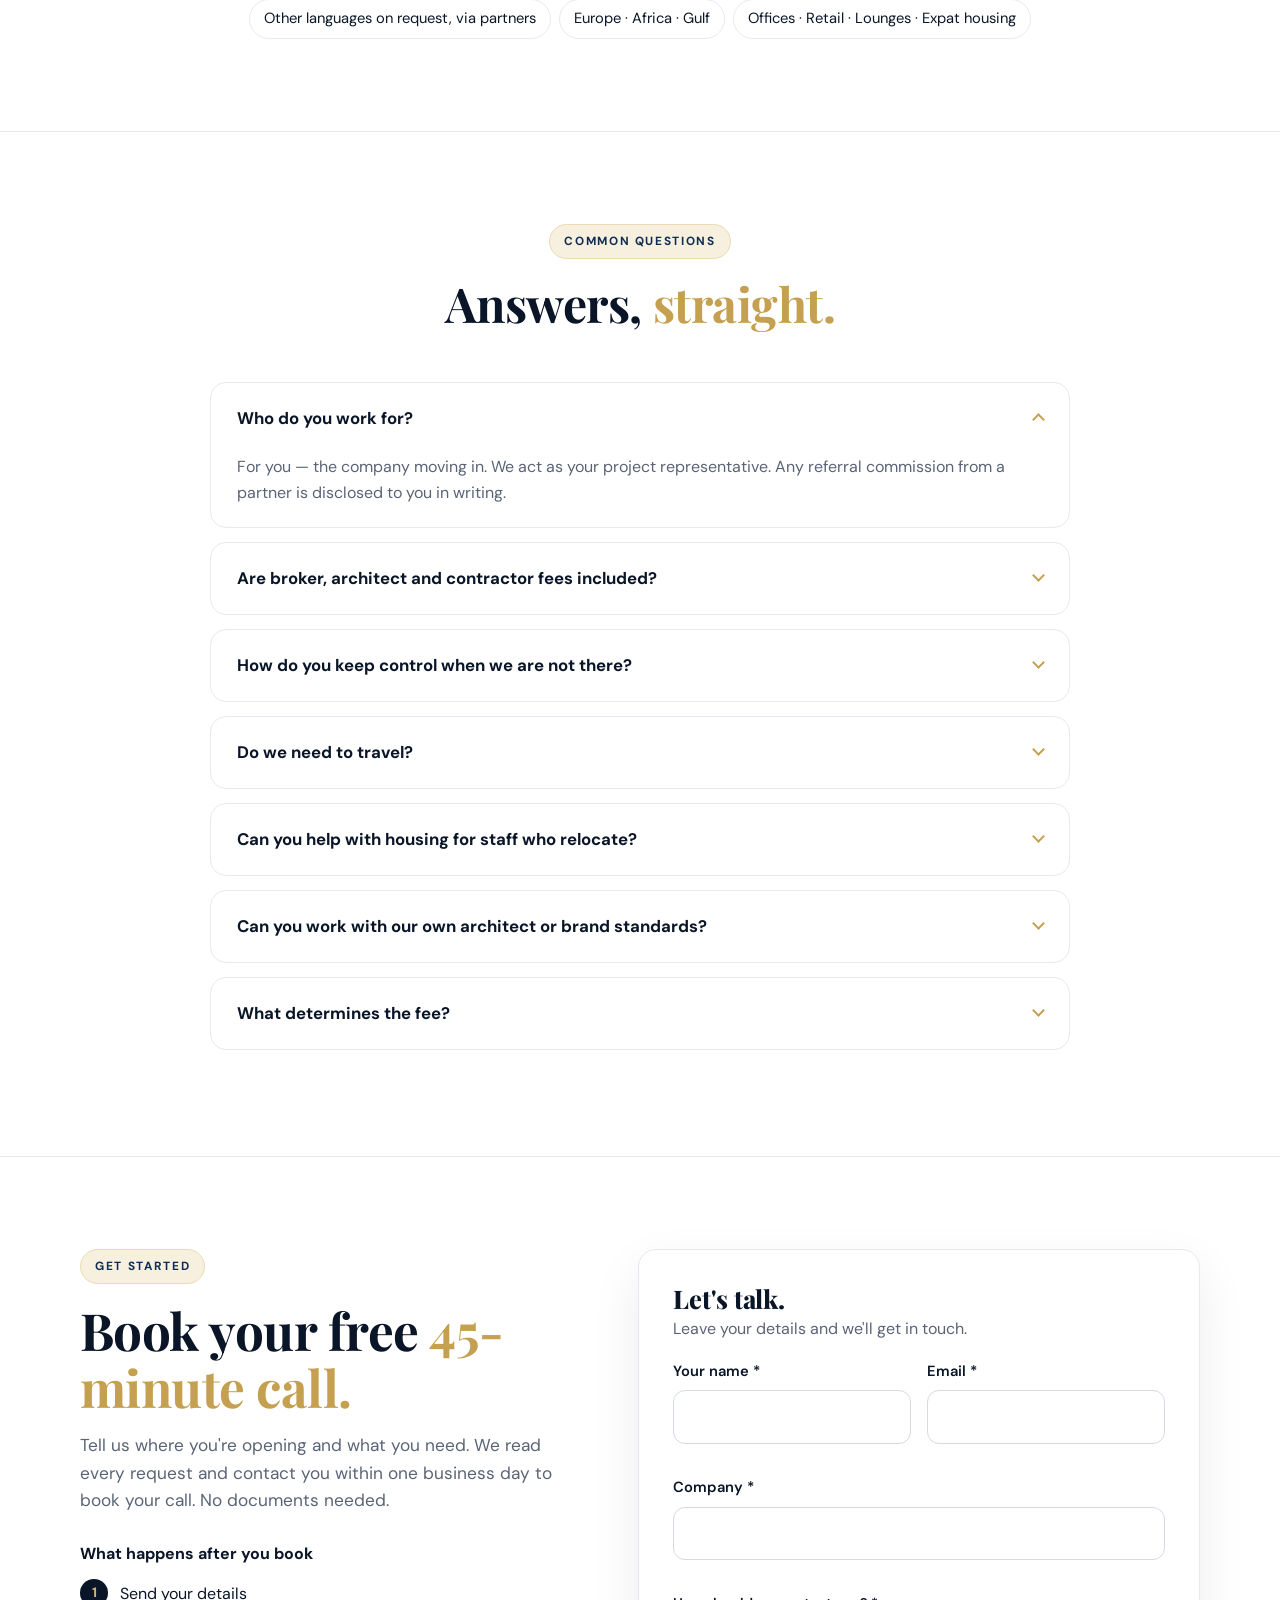
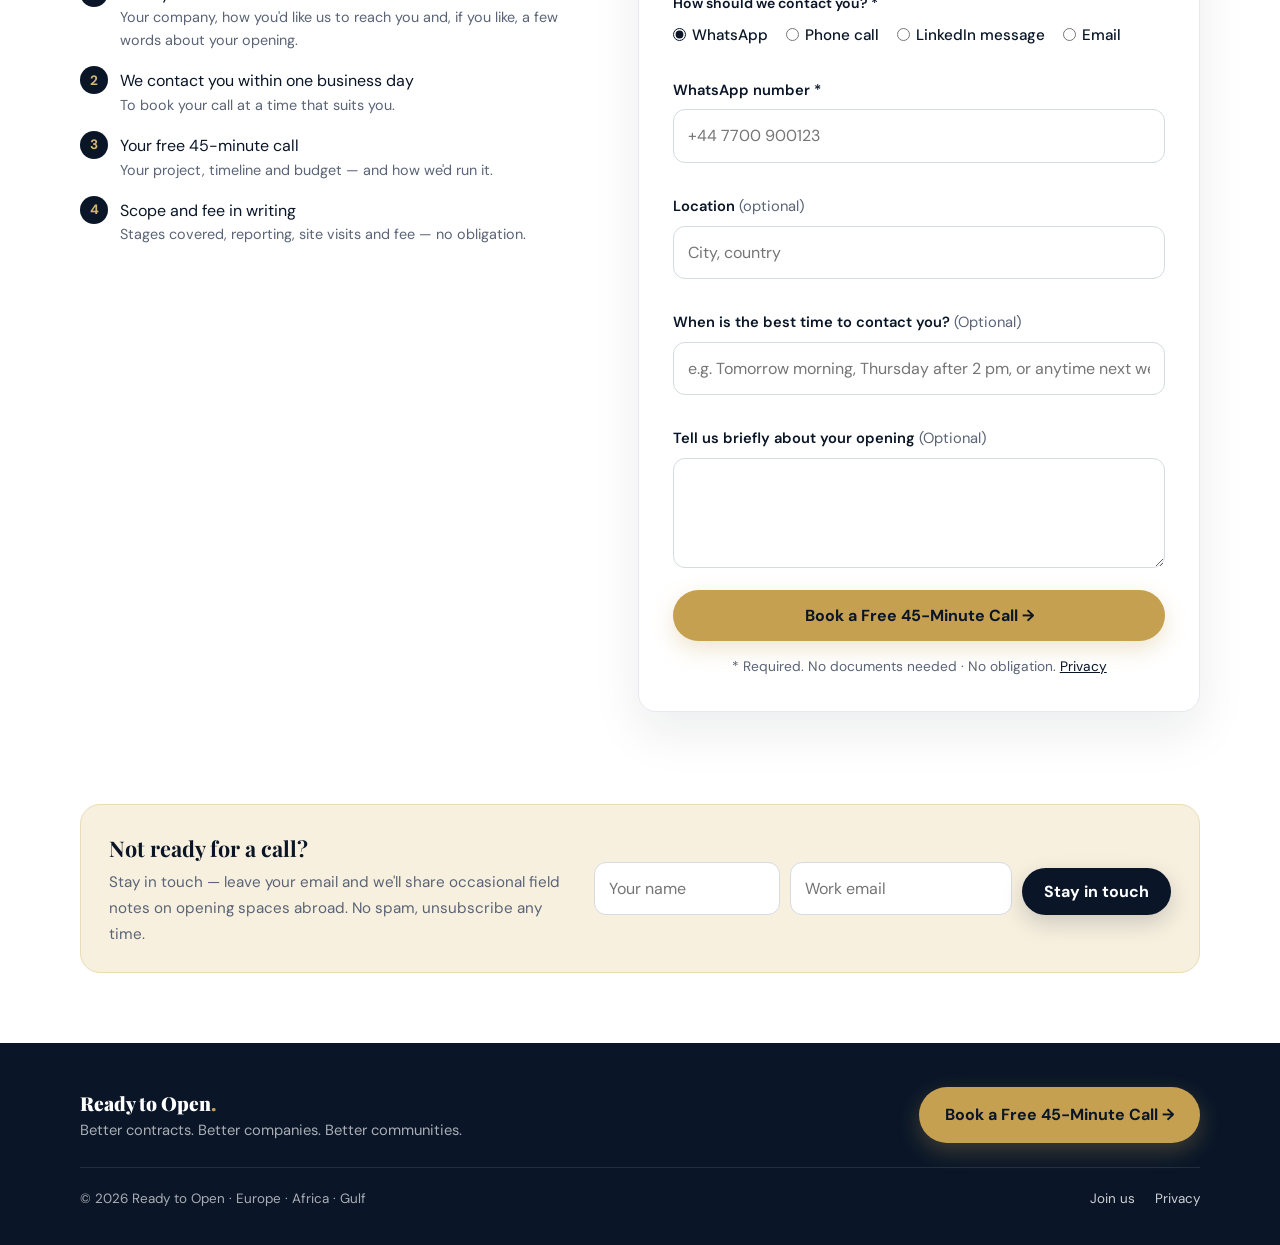
==== commit 24a54d36: "Homepage hero: office photo behind navy fade, as on Ask Contracks Co-Authored-By: Claude Opus 5.5 <n" ====
--- a/index.html
+++ b/index.html
@@ -69,7 +69,15 @@
 
 .nav-cta .sm{display:none}@media (max-width:480px){.nav-cta .lg{display:none}.nav-cta .sm{display:inline}}
 /* HERO */
-.hero{padding:80px 0 70px;background:#fff}
+.hero{padding:80px 0 70px;background:var(--navy) url(hero-office.jpg) center 40%/cover no-repeat;position:relative;color:#fff}
+.hero::before{content:"";position:absolute;inset:0;background:linear-gradient(90deg,rgba(10,22,40,.92) 0,rgba(10,22,40,.82) 50%,rgba(10,22,40,.15) 100%)}
+.hero>.wrap{position:relative}
+.hero h1{color:#fff}.hero h1 em{color:var(--gold-2)}
+.hero .sub,.hero-note{color:rgba(255,255,255,.86)!important}
+.hero .sub b,.hero-note b,.hero-note a{color:#fff!important}
+.hero .btn-navy{background:var(--gold);color:var(--navy)}.hero .btn-navy:hover{background:var(--gold-2)}
+.hero .btn-text{color:#fff}
+.hero .math-card{border:1px solid rgba(212,180,112,.45)}
 .hero-grid{display:grid;grid-template-columns:1.25fr 1fr;gap:48px;align-items:center}
 .hero h1{font-size:clamp(2.3rem,5.4vw,4rem);margin:20px 0 20px}
 .hero .sub{font-size:clamp(1.05rem,2vw,1.2rem);color:var(--muted);max-width:600px;margin-bottom:30px}
@@ -91,6 +99,7 @@
 .math-card .mini em.r{background:rgba(240,138,126,.18);color:#F4A79E}.math-card .mini em.a{background:rgba(197,160,80,.2);color:var(--gold-2)}
 .math-card .tag{font-size:.72rem;font-weight:700;letter-spacing:.14em;text-transform:uppercase;color:var(--gold)}
 @media (max-width:900px){.hero-grid{grid-template-columns:1fr}.hero{padding:52px 0 50px}}
+@media (max-width:900px){.hero{background-size:auto 620px;background-position:62% top}.hero::before{background:linear-gradient(180deg,rgba(10,22,40,.62) 0,rgba(10,22,40,.84) 300px,var(--navy) 600px)}}
 
 /* SECTIONS */
 section{padding:92px 0}
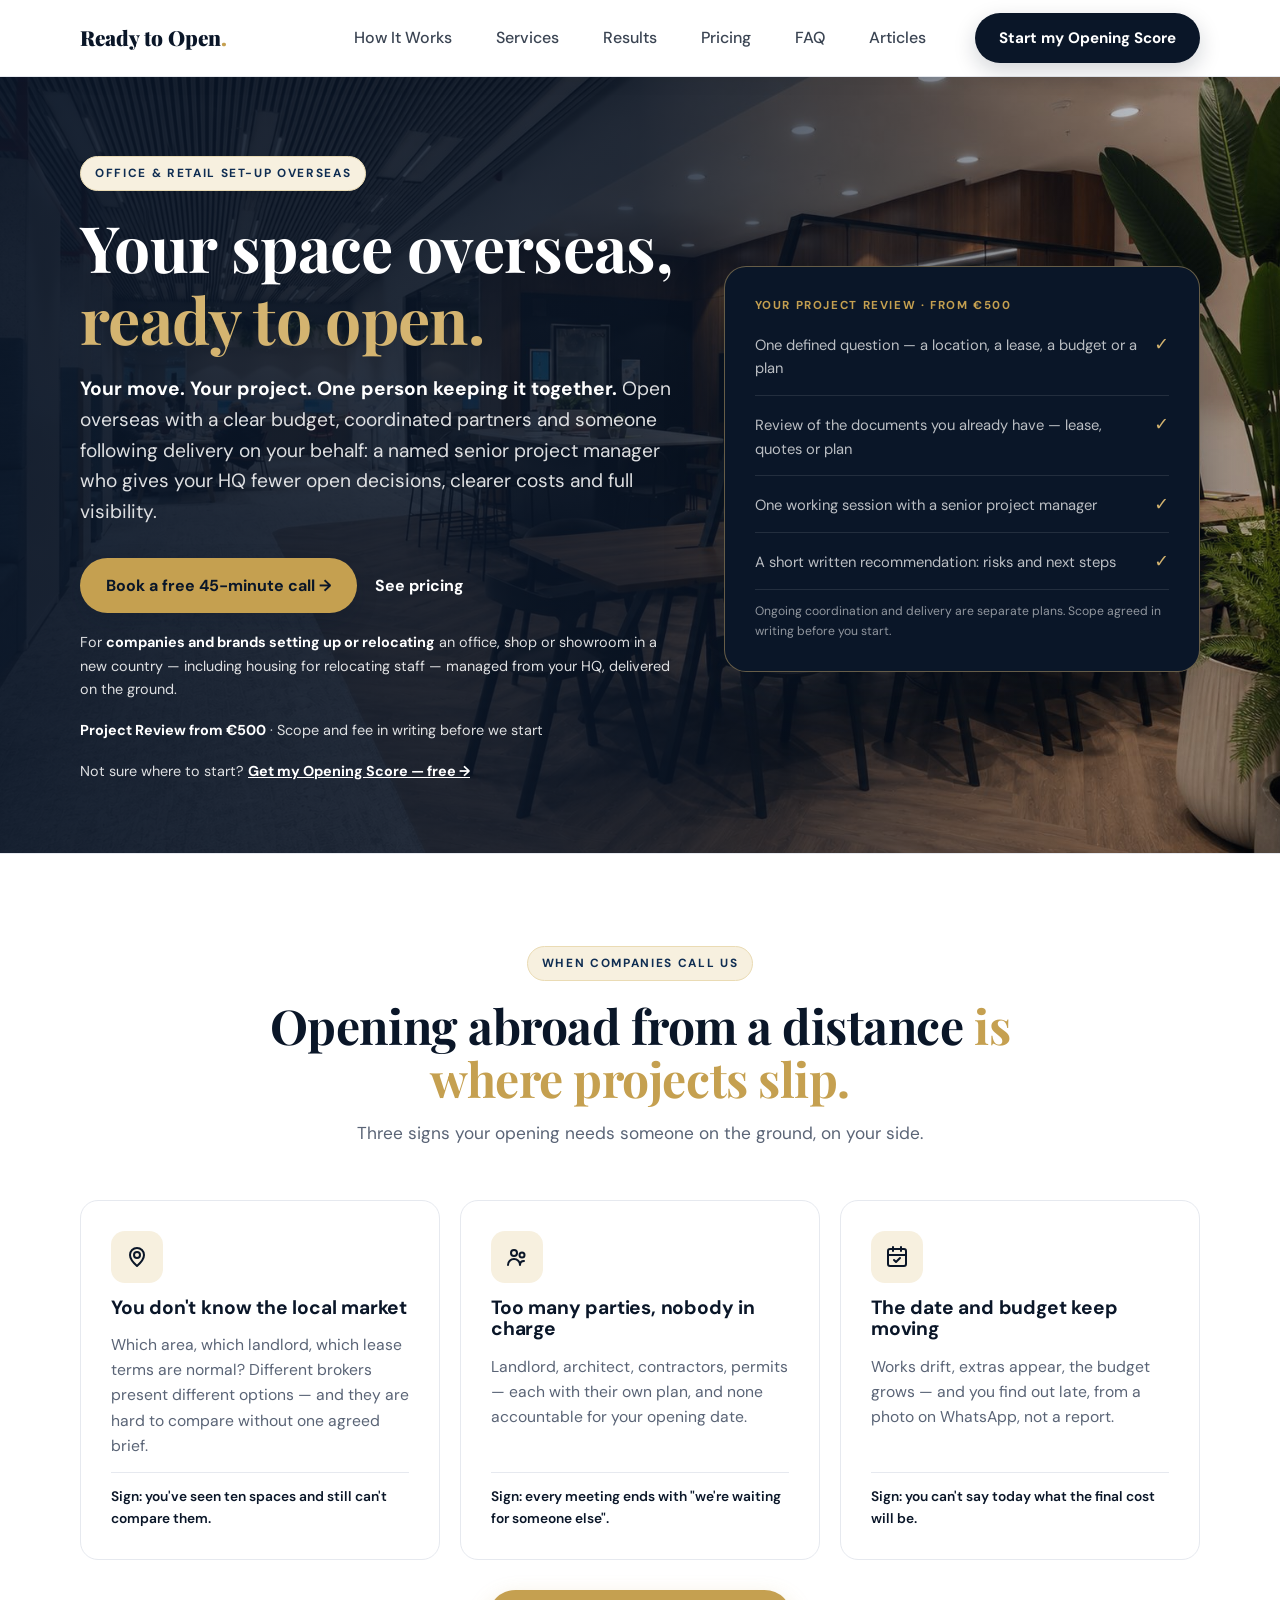
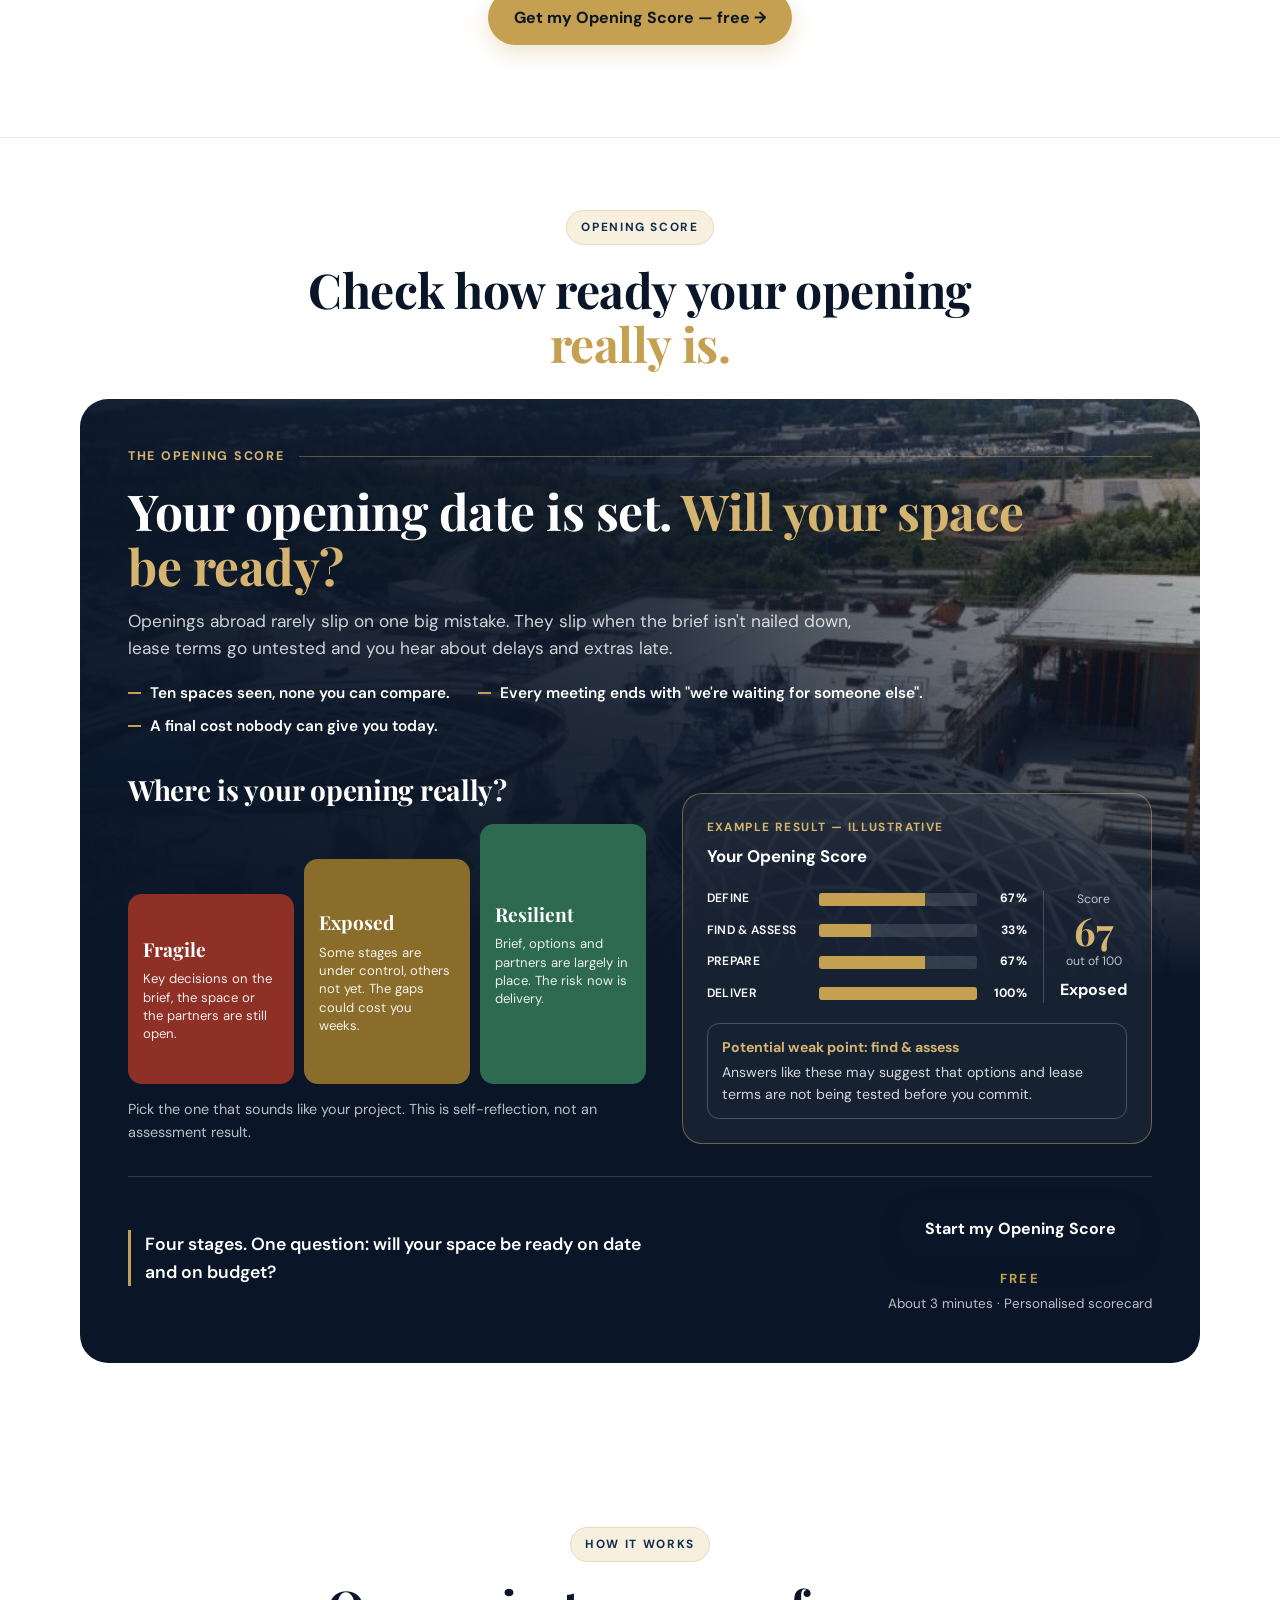
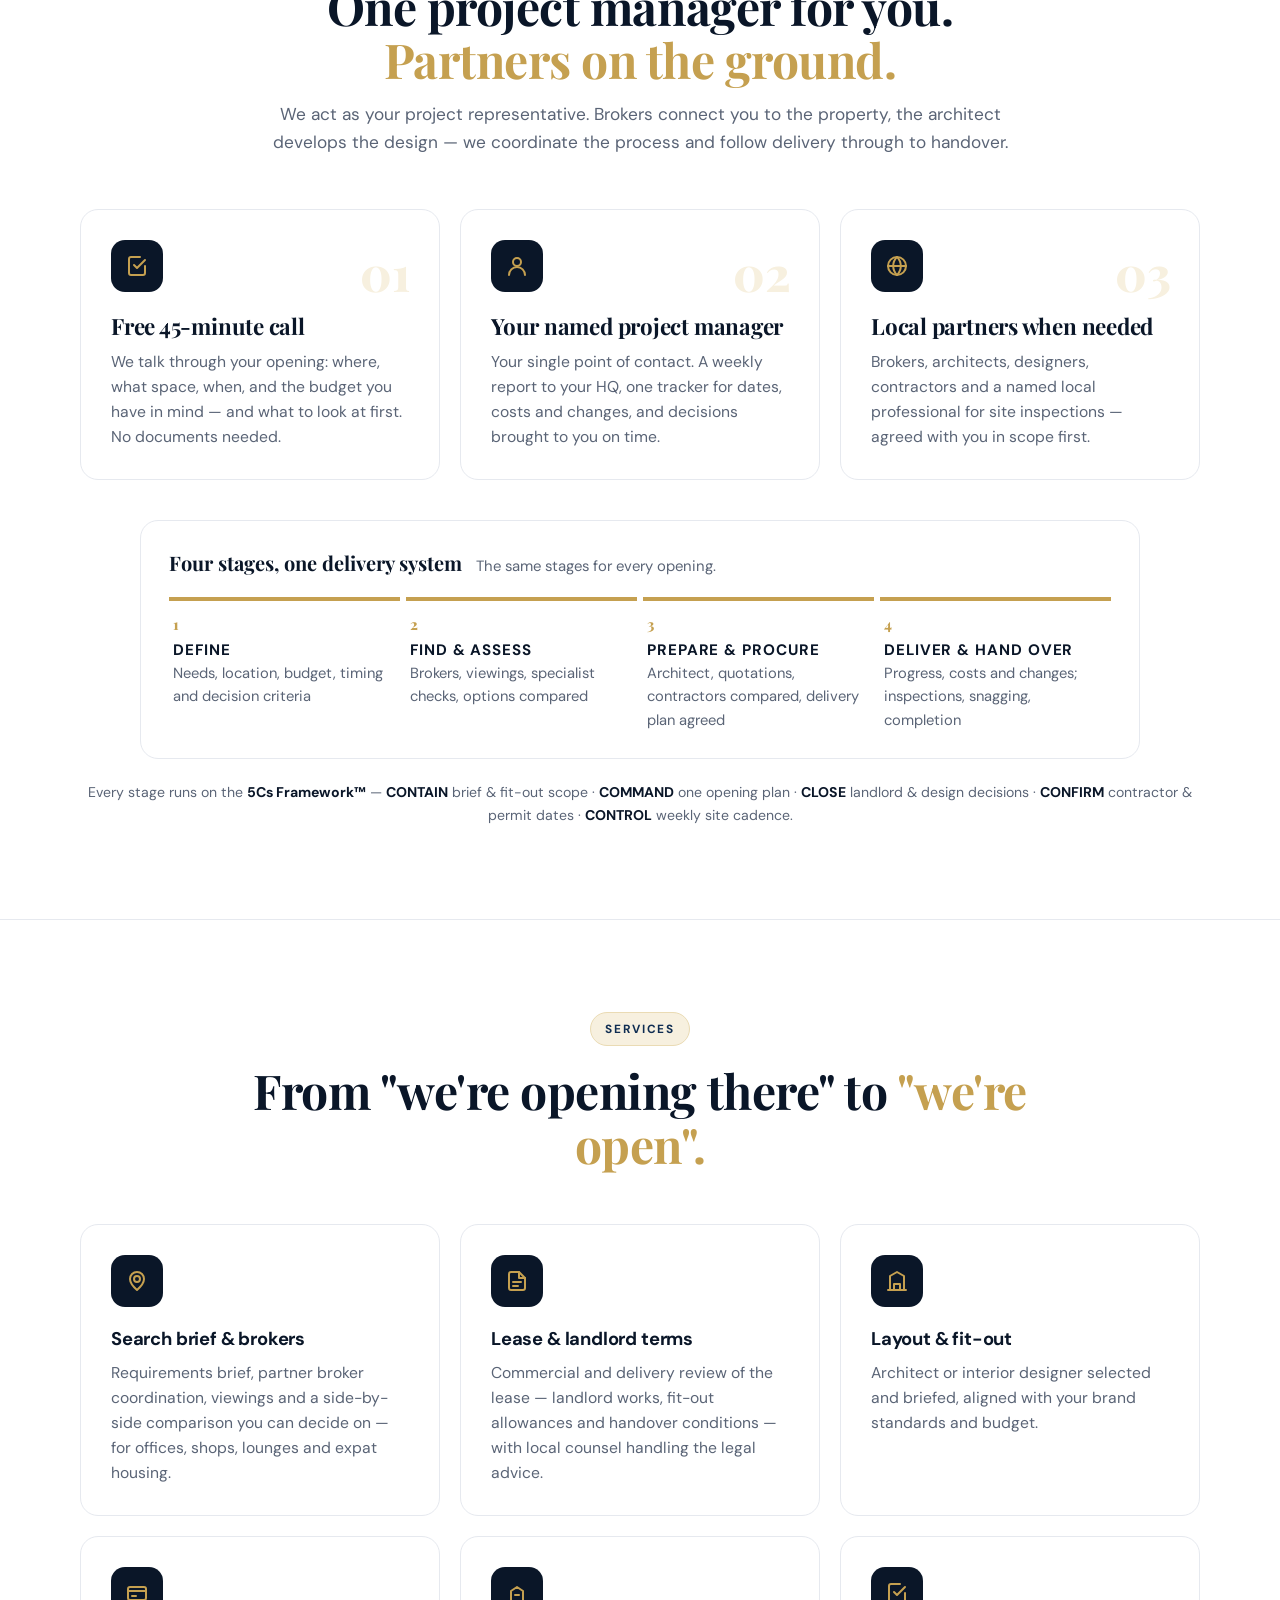
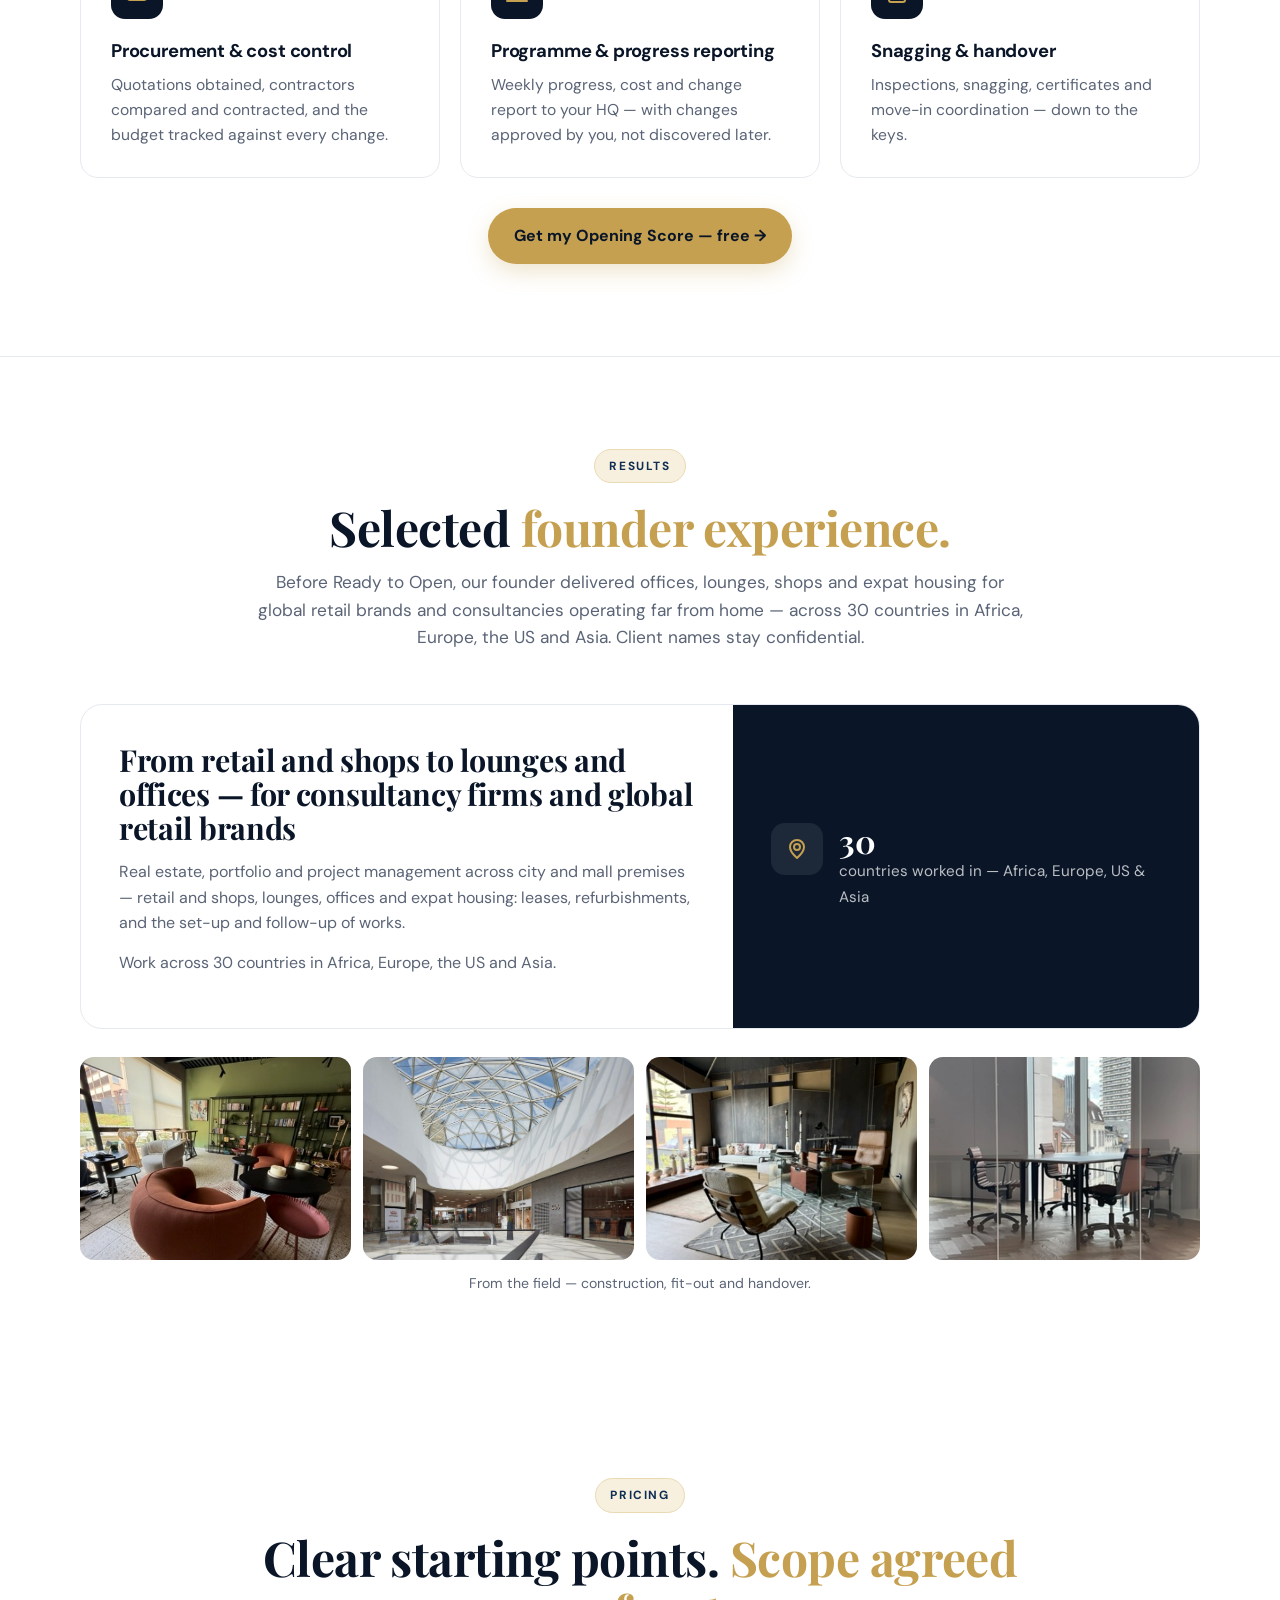
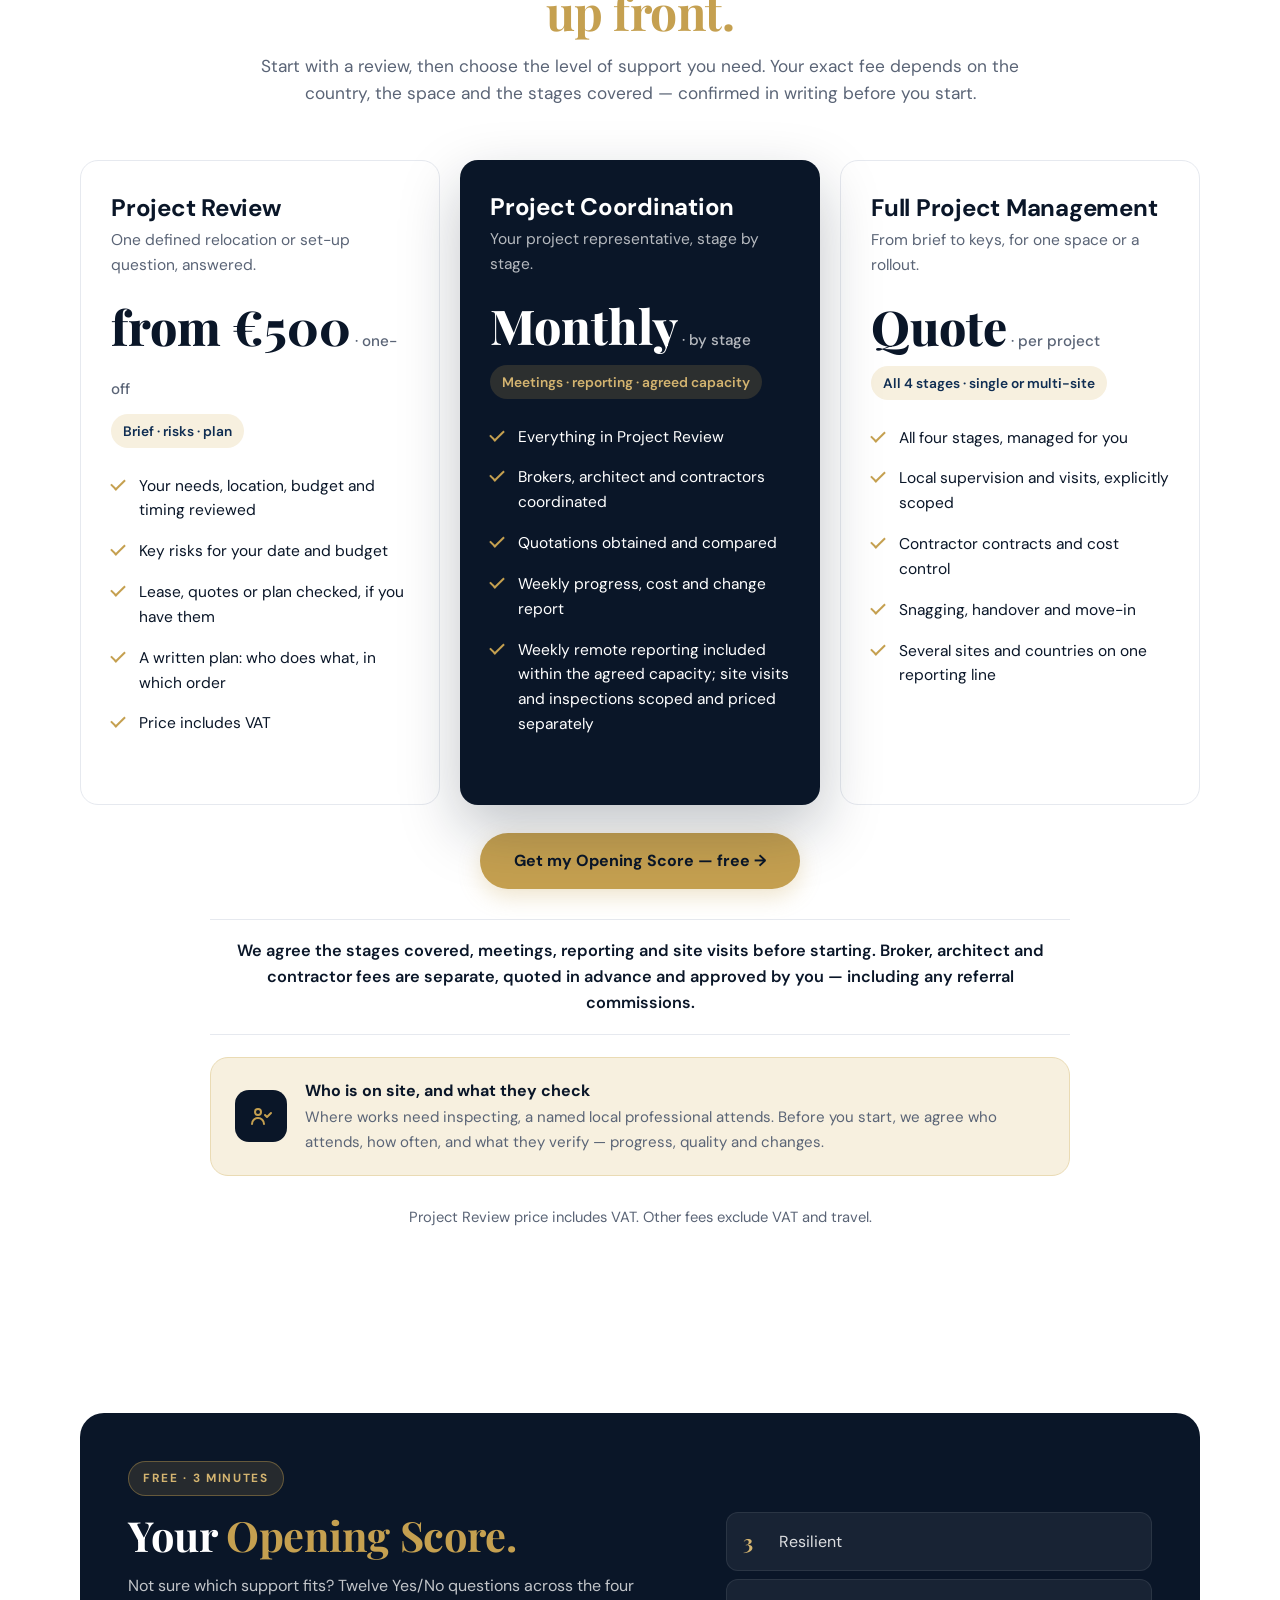
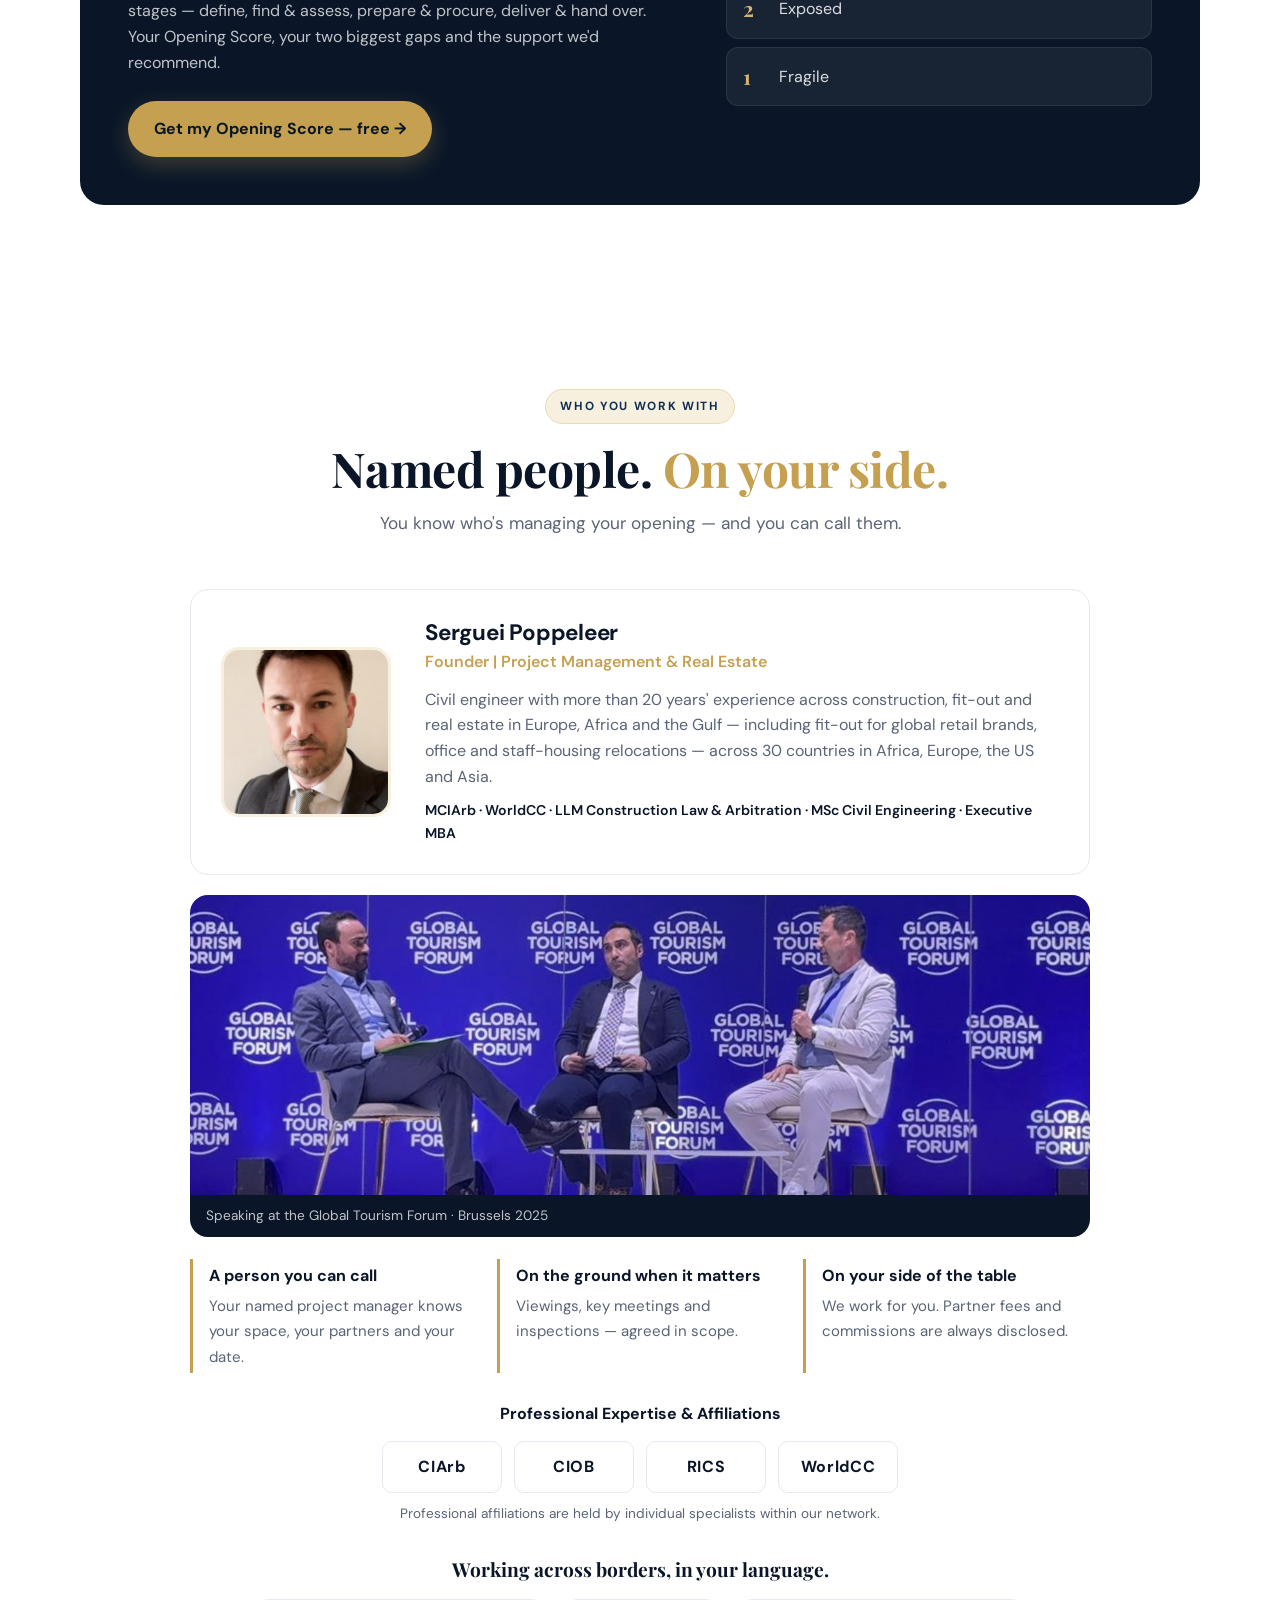
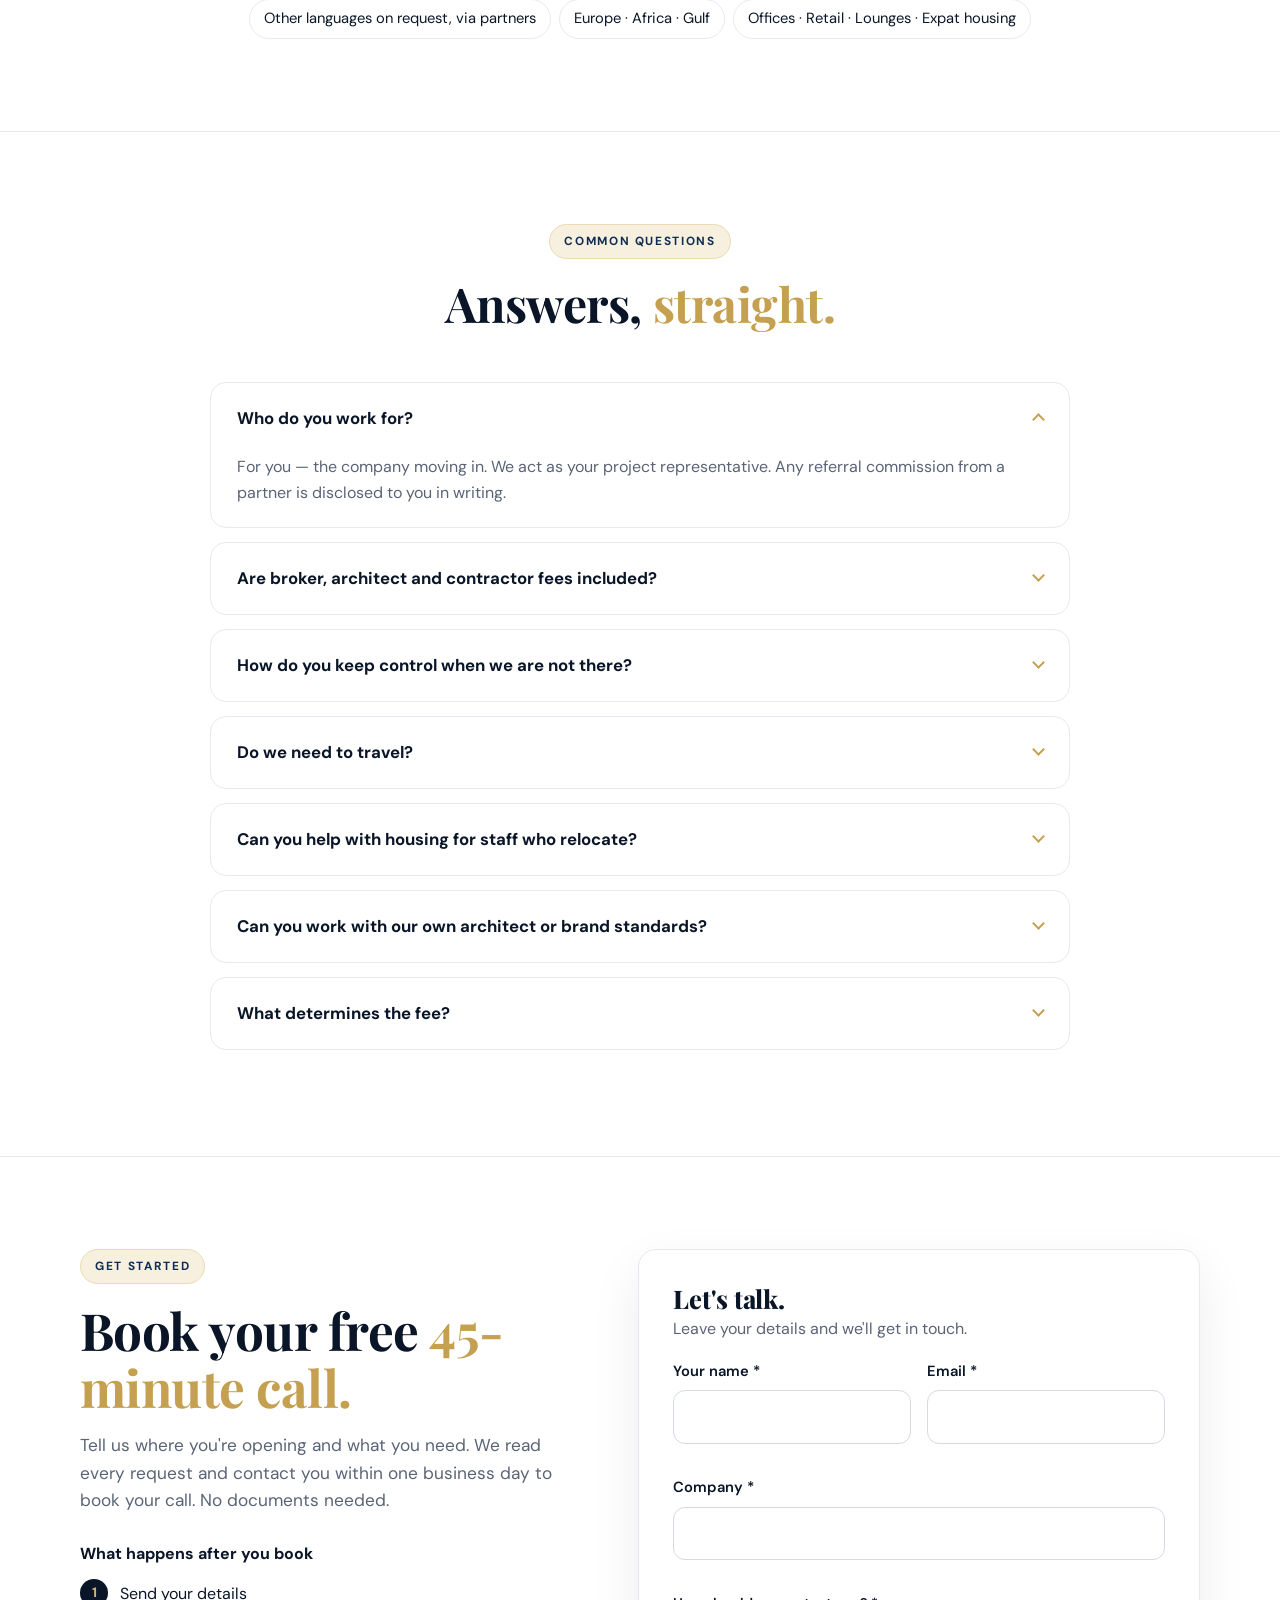
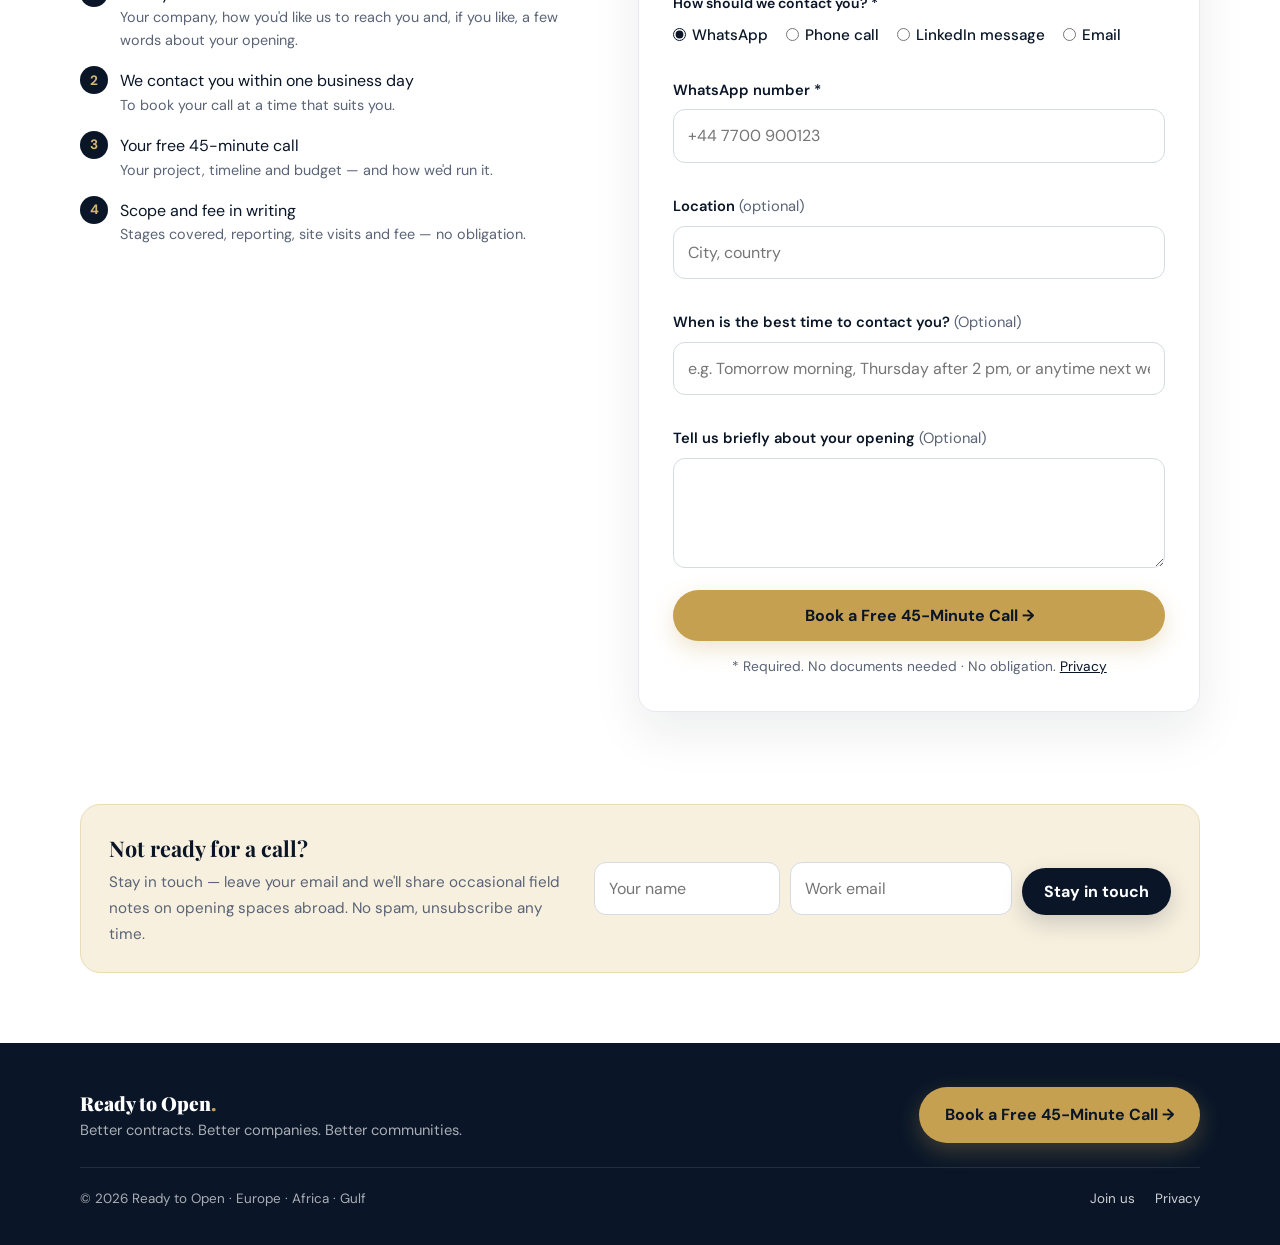
==== commit ab5b8af8: "Results strip: three new interior photos, skylight kept Co-Authored-By: Claude Opus 5.5 <noreply@ant" ====
--- a/index.html
+++ b/index.html
@@ -701,10 +701,10 @@
       </div>
     </div>
     <div class="field-strip">
-      <figure><img src="site-roof.jpeg" alt="Glass dome roof structure under construction" loading="lazy"></figure>
+      <figure><img src="site-lounge.jpg" alt="Lounge with terracotta armchairs and a green bookshelf wall" loading="lazy"></figure>
       <figure><img src="site-interior.jpeg" alt="Completed shopping centre interior with glass dome" loading="lazy"></figure>
-      <figure><img src="site-facade.jpeg" alt="Completed building with triangulated glass façade" loading="lazy"></figure>
-      <figure><img src="site-cranes.jpeg" alt="Construction site with tower cranes" loading="lazy"></figure>
+      <figure><img src="site-office.jpg" alt="Office with a glass desk and a lounge corner" loading="lazy"></figure>
+      <figure><img src="site-meeting.jpg" alt="Meeting room behind glass with a city view" loading="lazy"></figure>
     </div>
     <p class="strip-cap">From the field — construction, fit-out and handover.</p>
   </div>
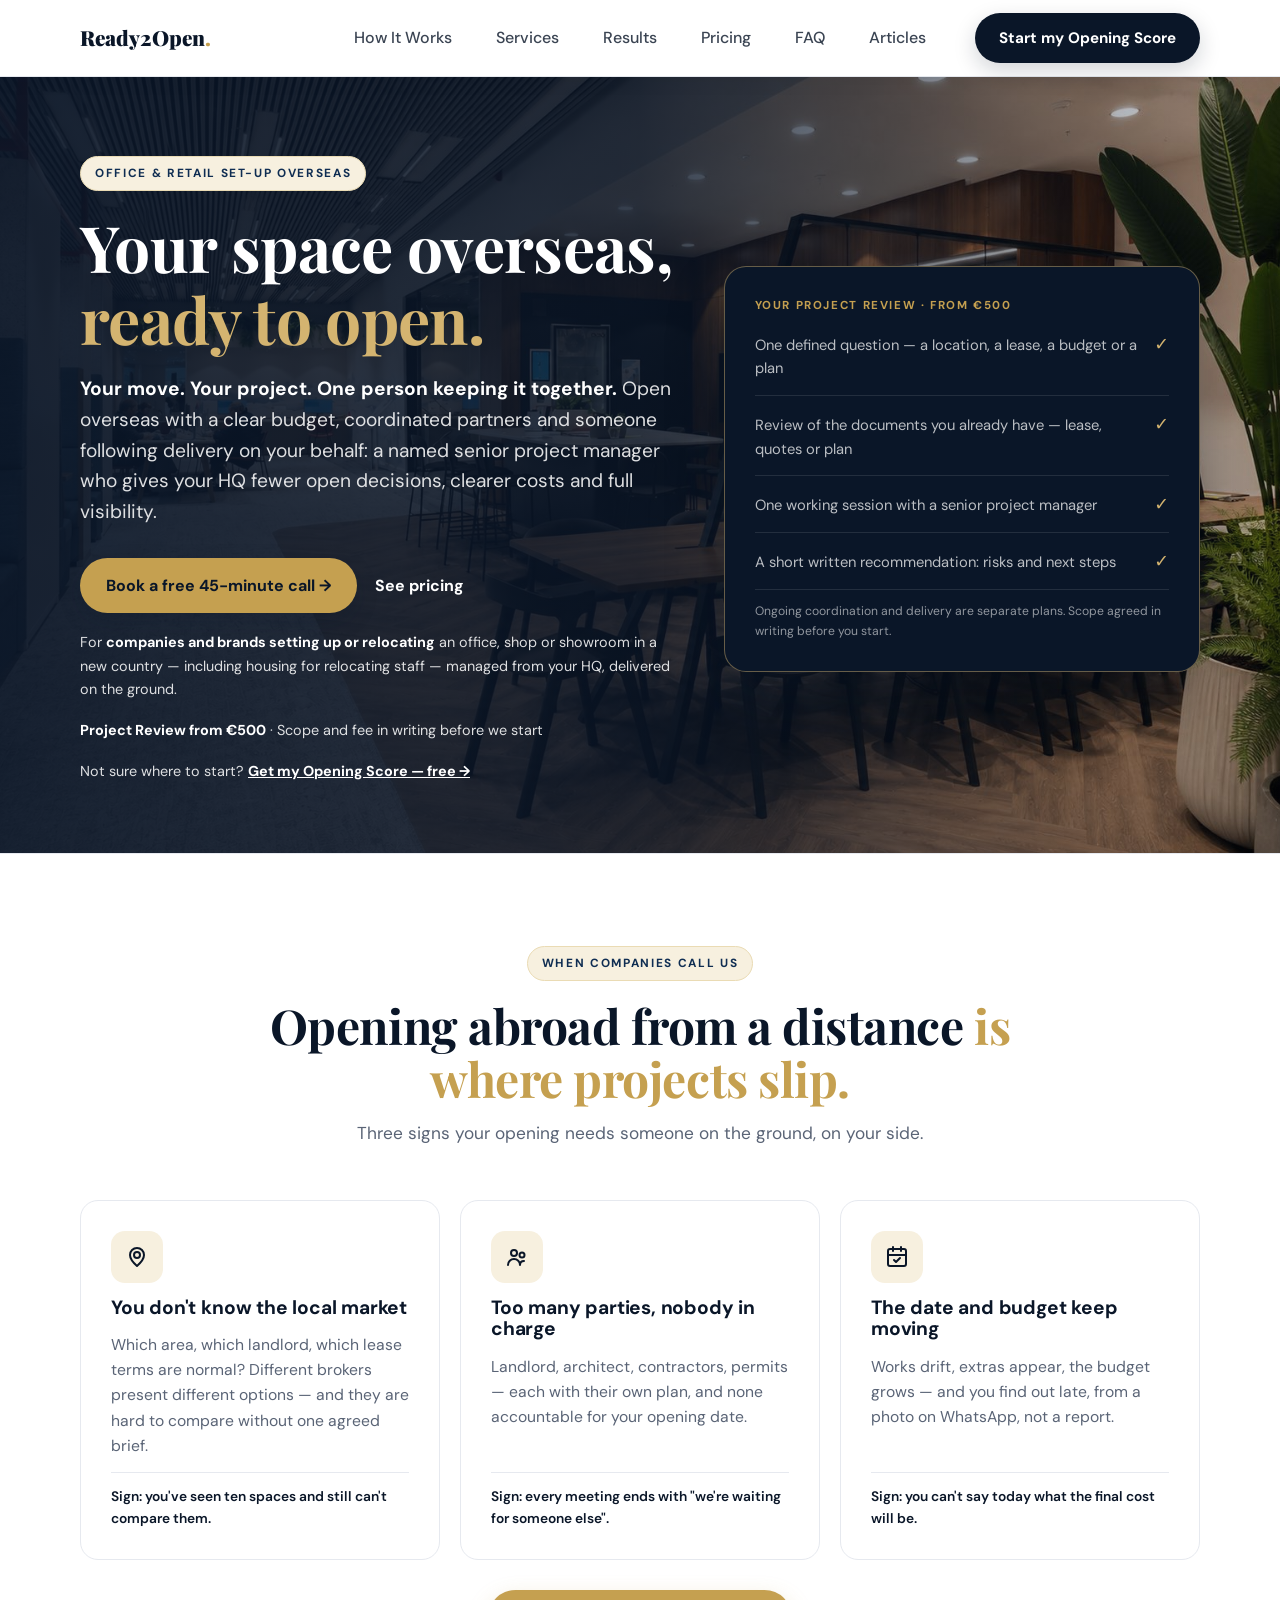
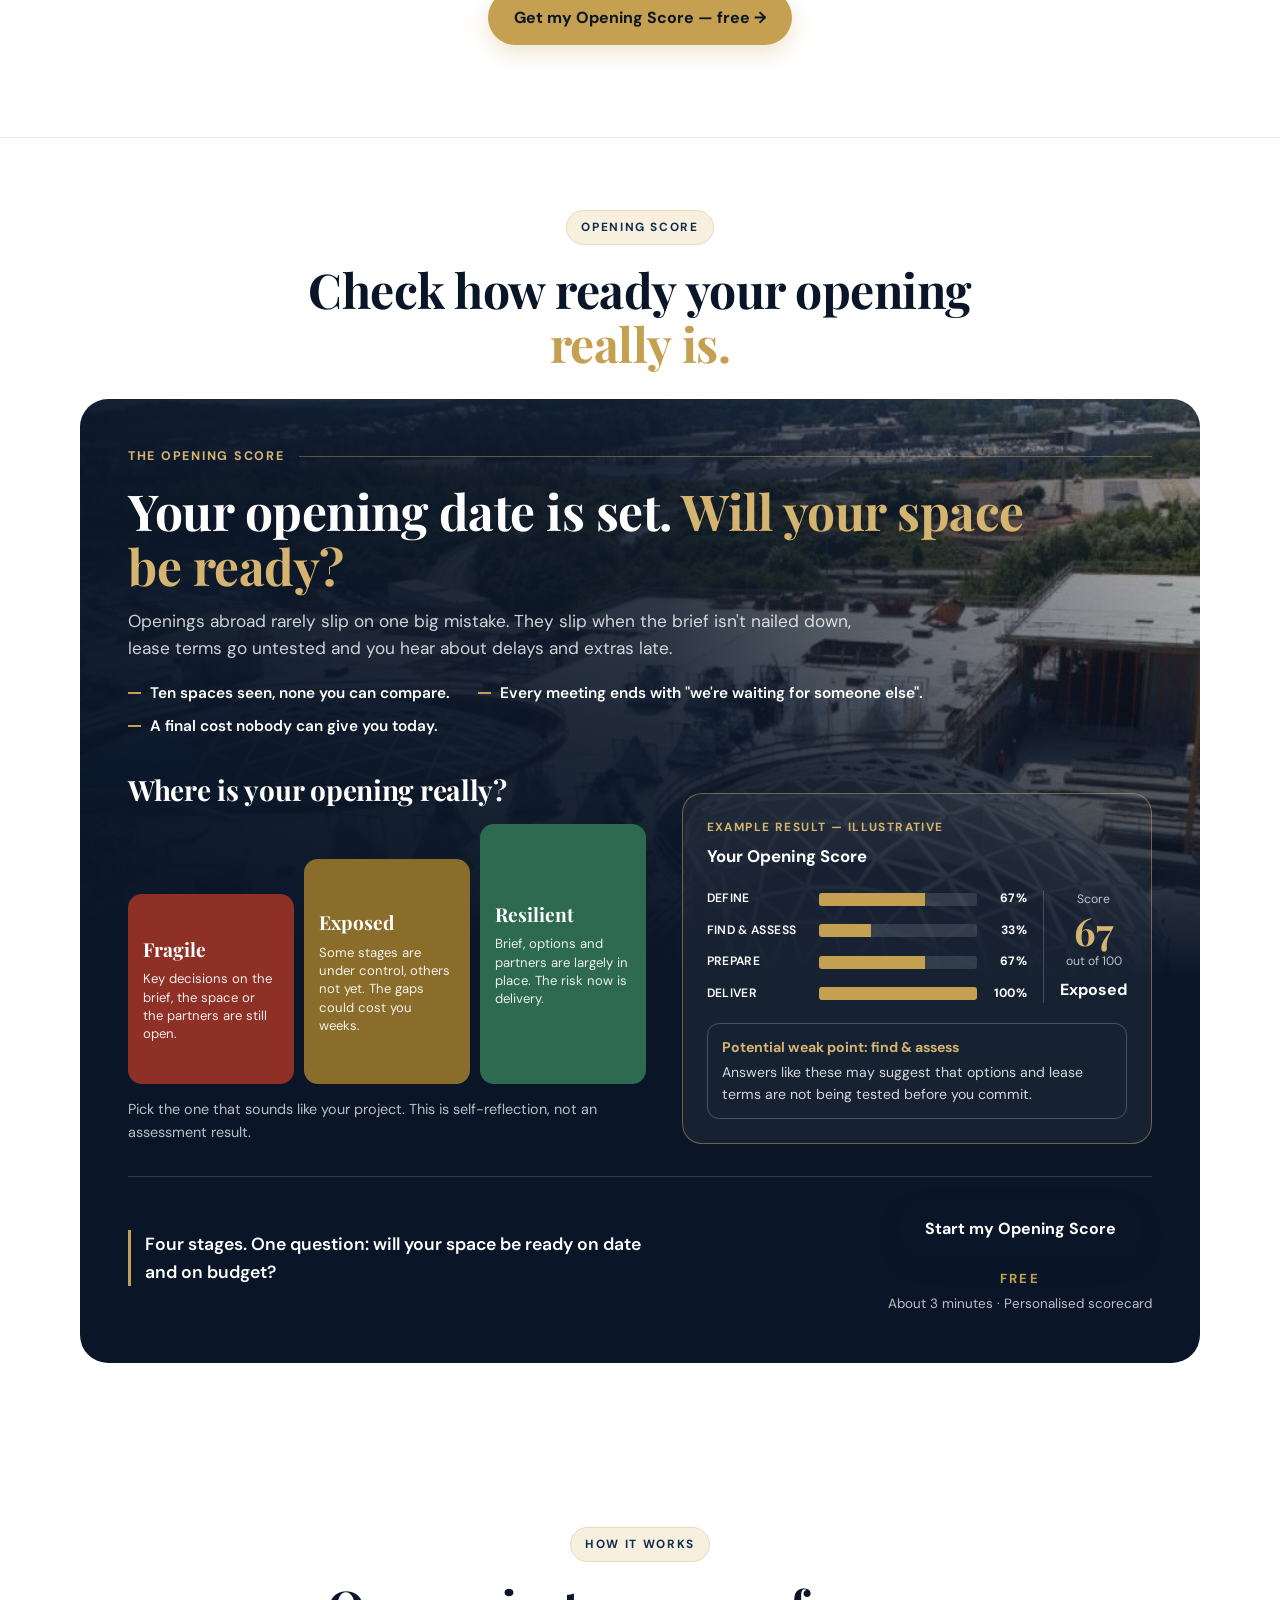
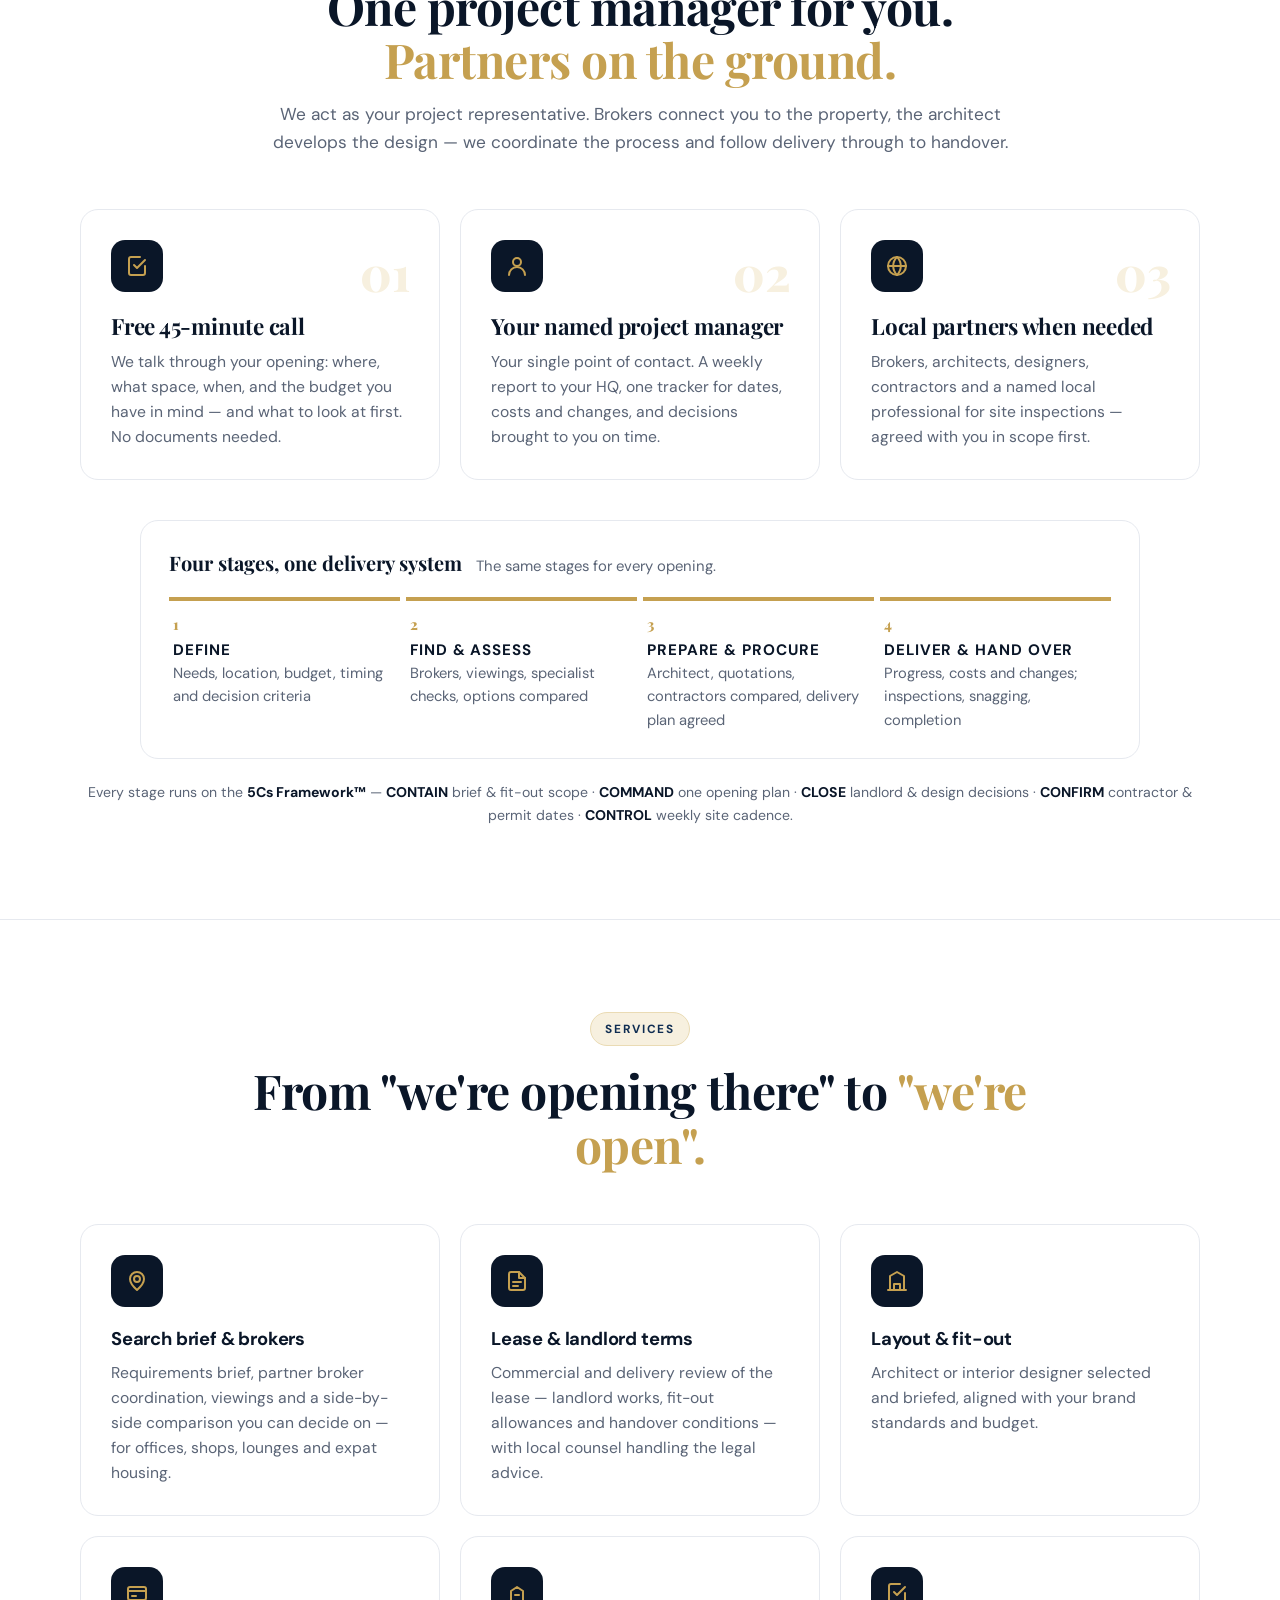
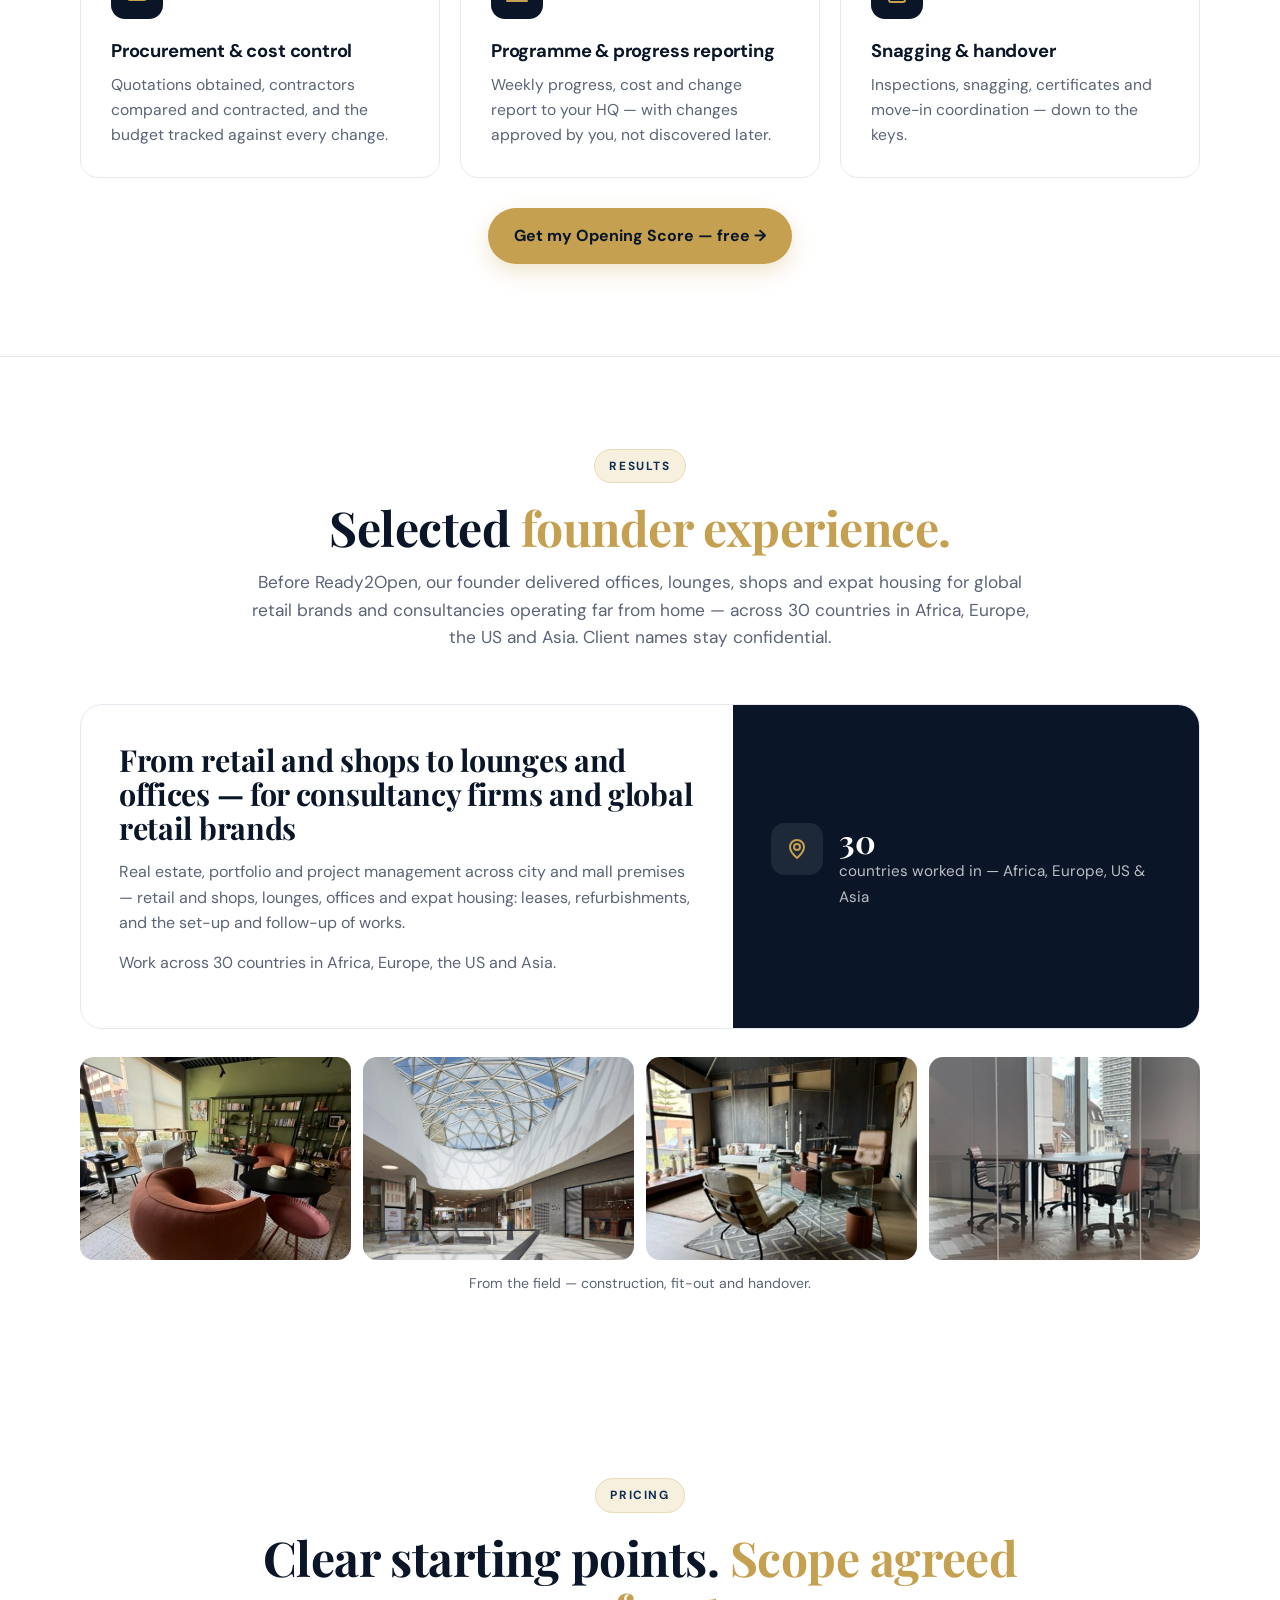
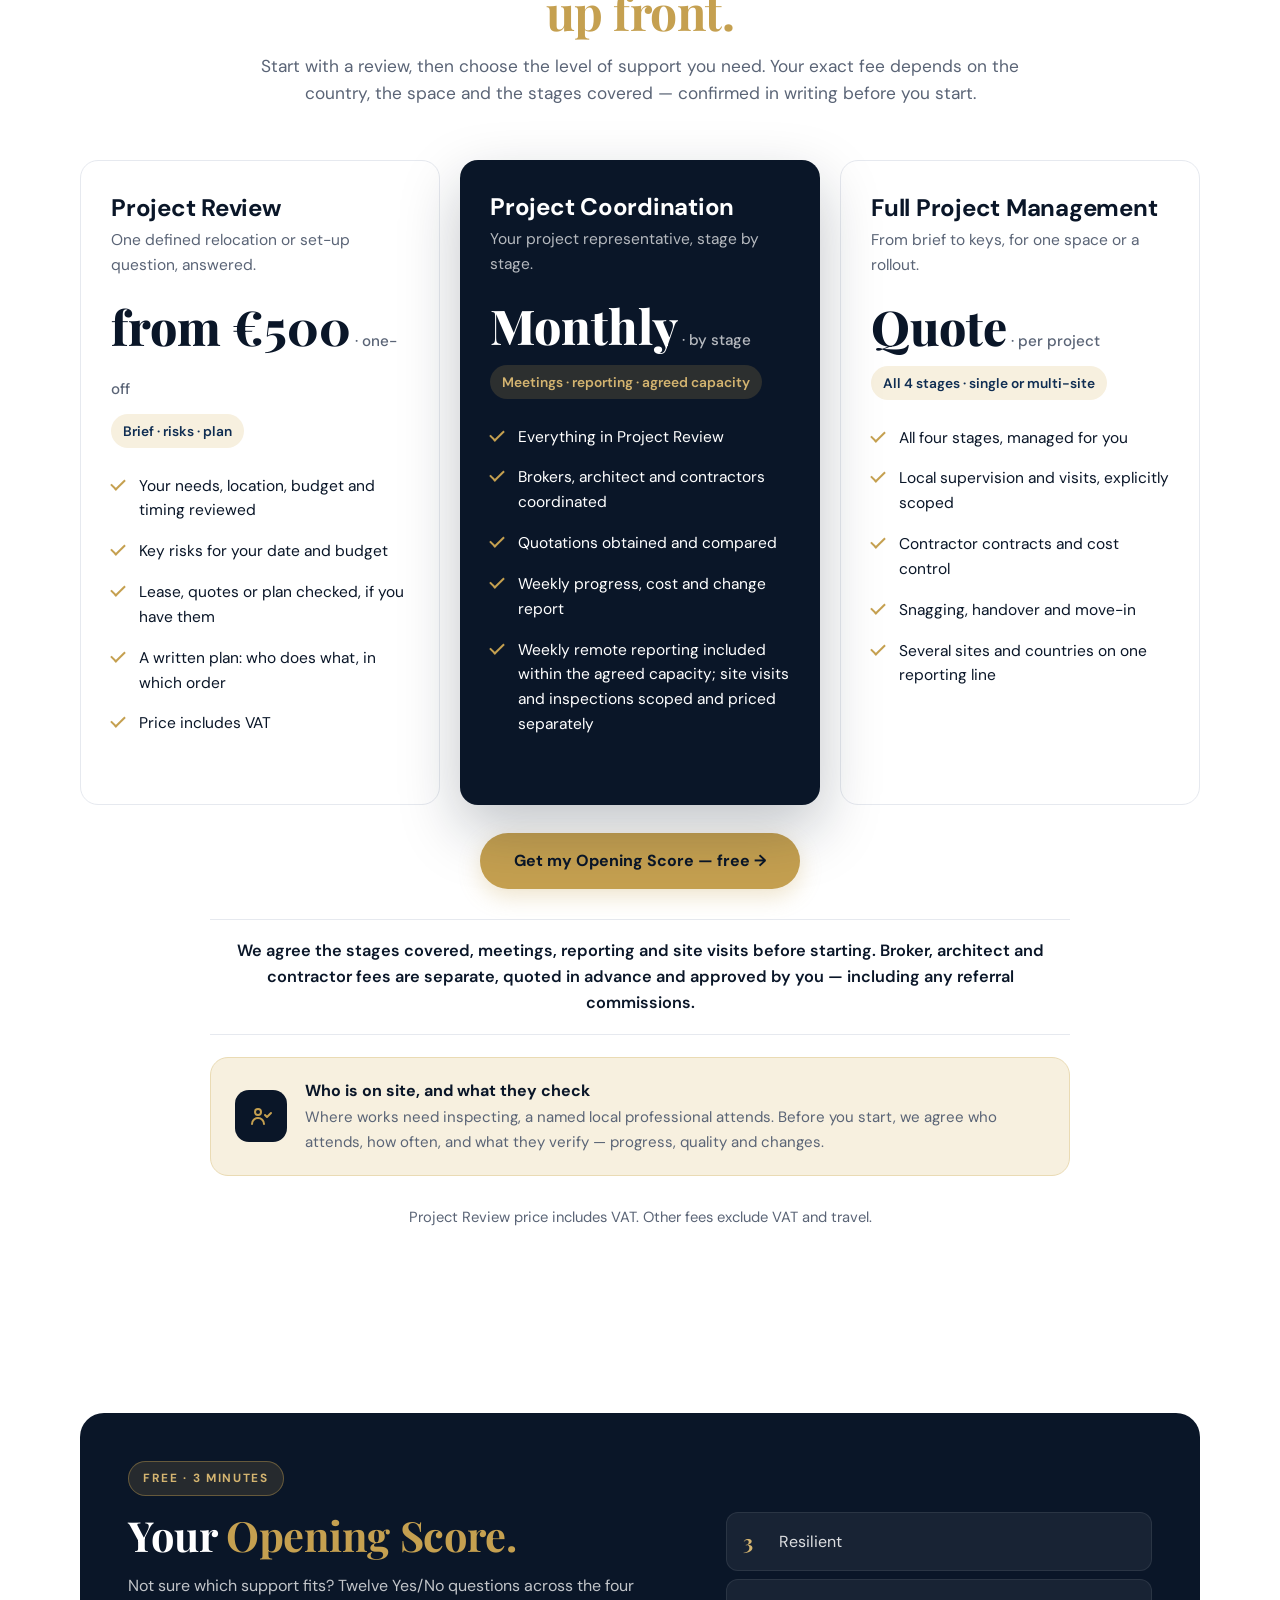
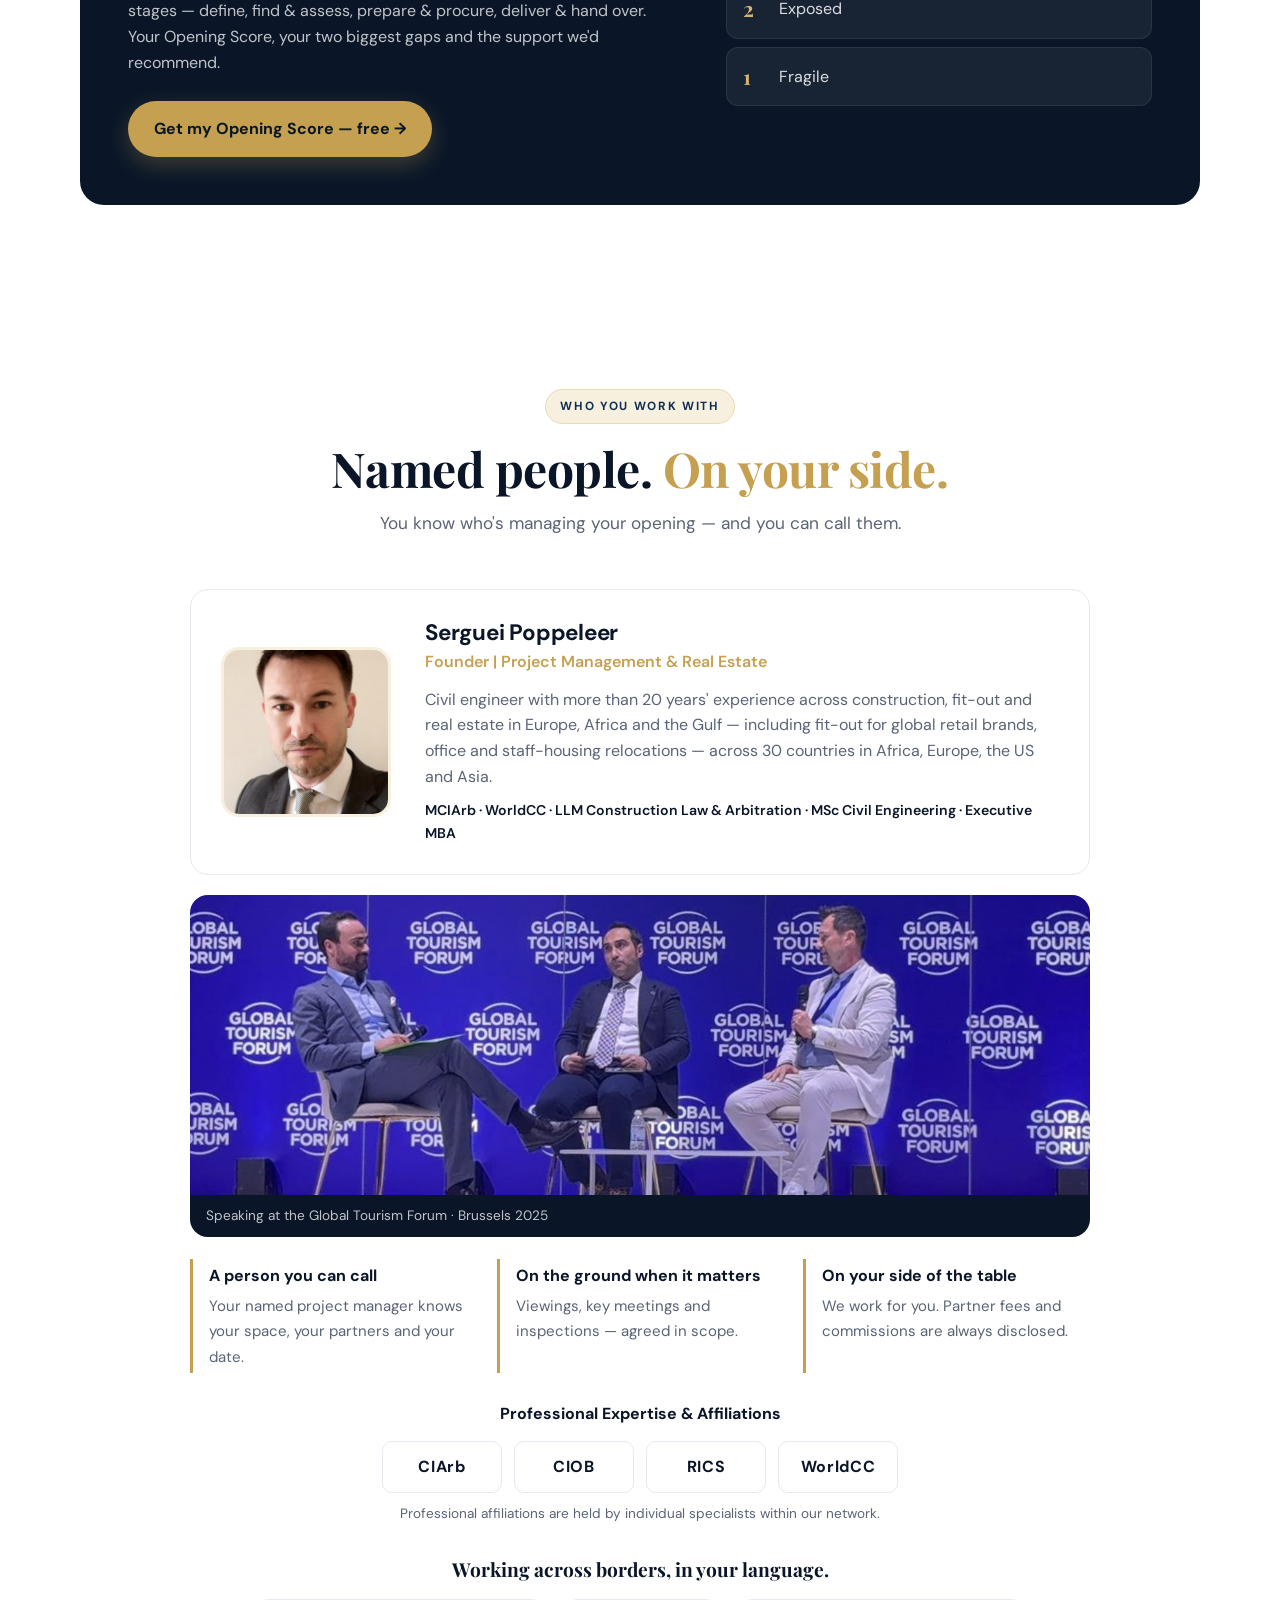
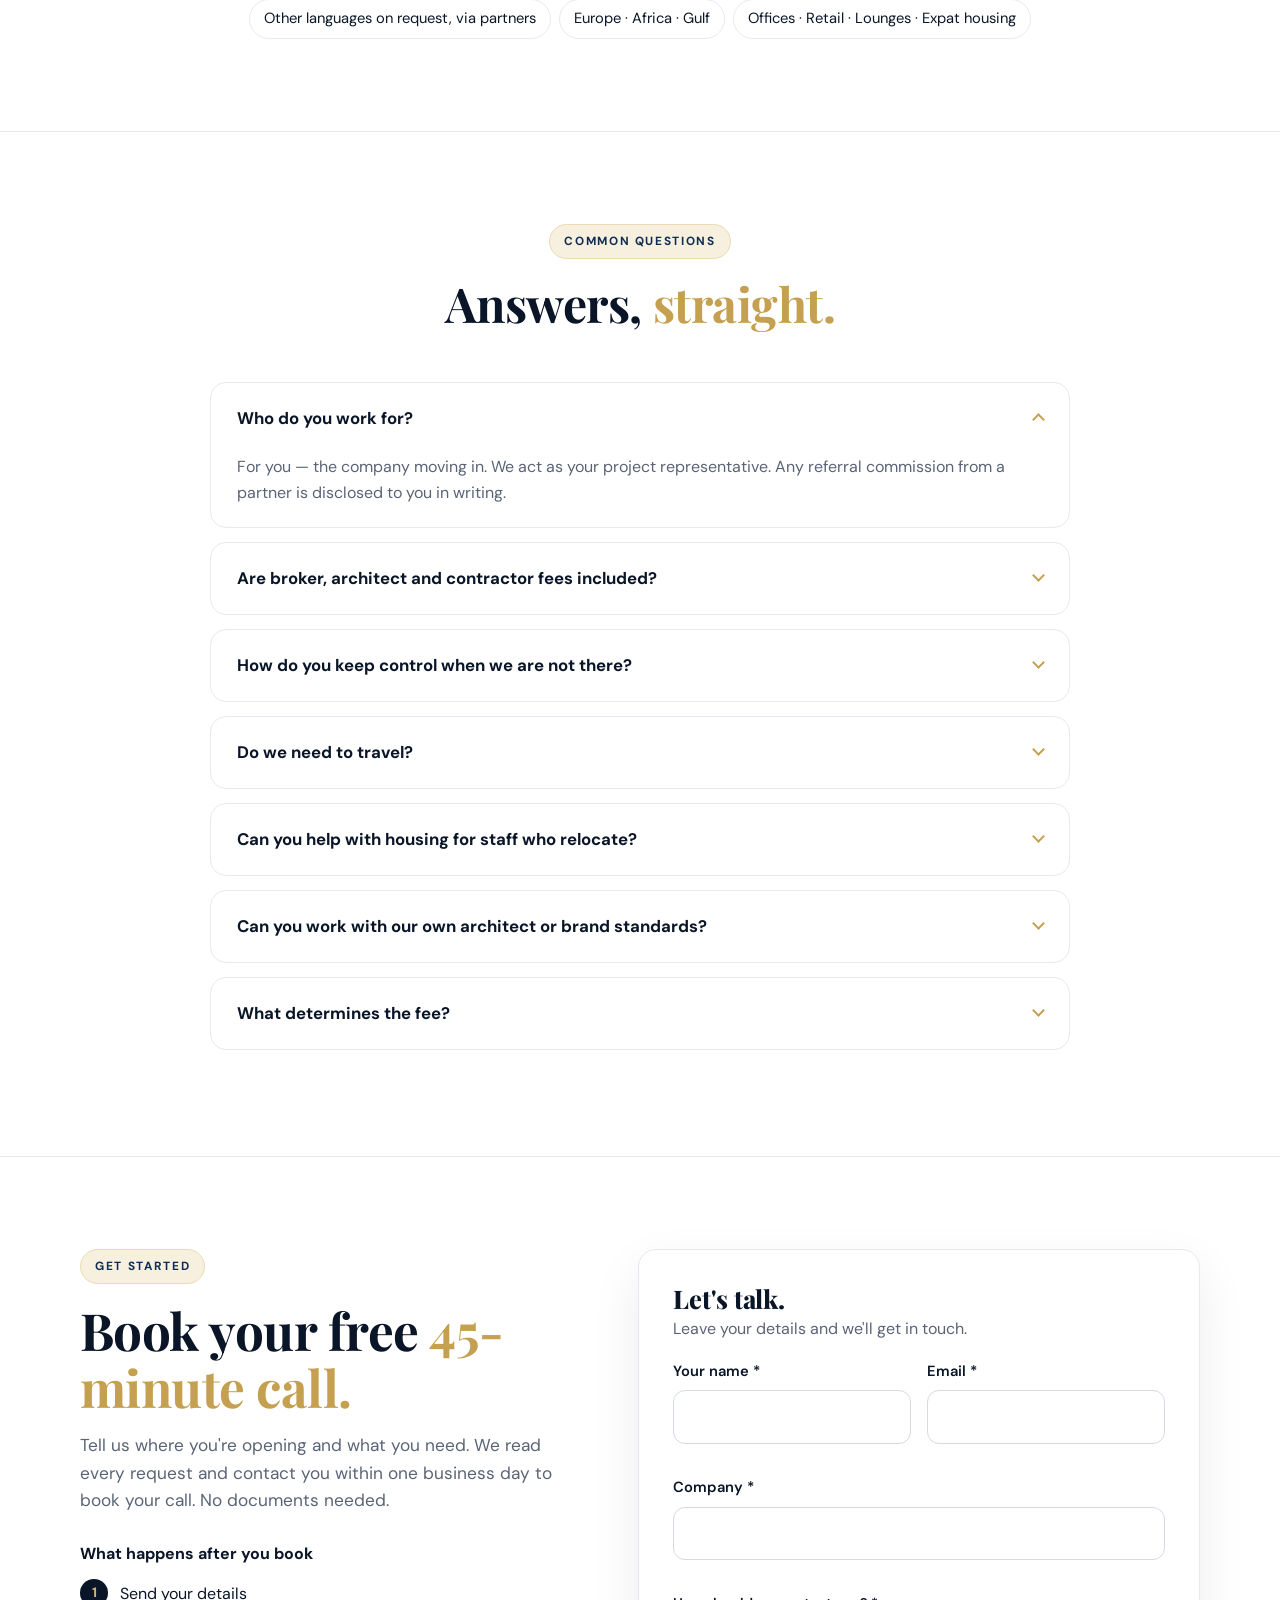
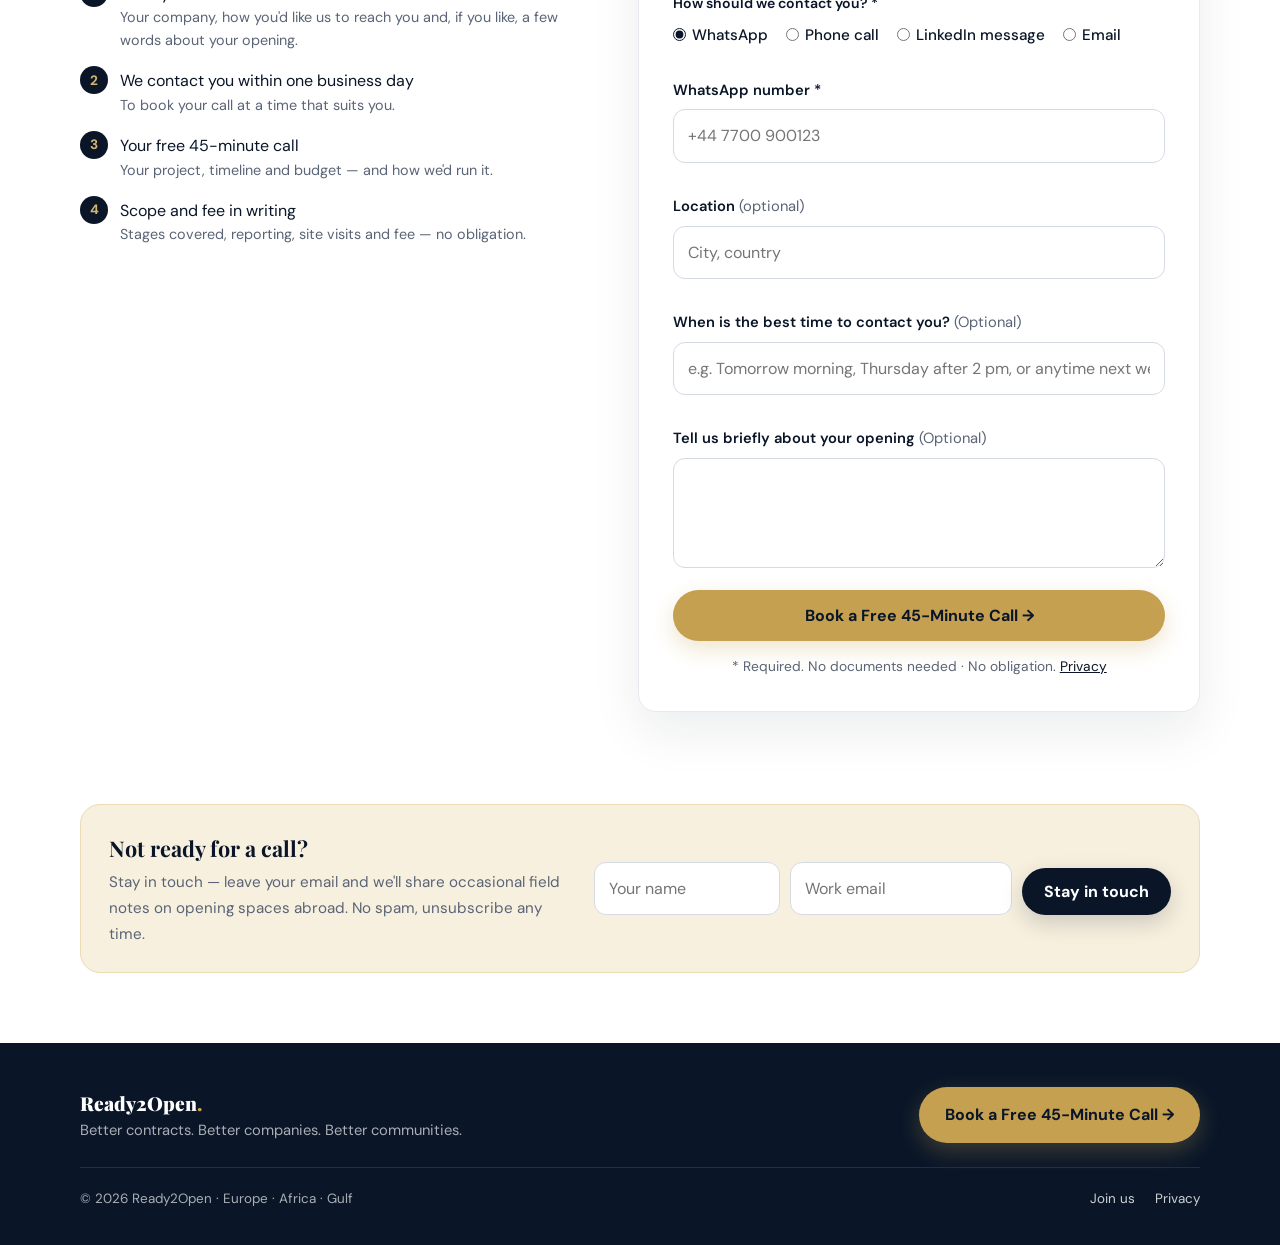
==== commit f2b4fdb0: "Rename brand to Ready2Open across the site Titles, logo text, footers, privacy page, articles and fo" ====
--- a/index.html
+++ b/index.html
@@ -3,9 +3,9 @@
 <head>
 <meta charset="UTF-8">
 <meta name="viewport" content="width=device-width, initial-scale=1.0">
-<title>Ready to Open — Office &amp; retail set-up overseas</title>
+<title>Ready2Open — Office &amp; retail set-up overseas</title>
 <meta name="description" content="Opening an office, shop or showroom in a new country? Your move. Your project. One person keeping it together. A named project manager on your side, from property search to handover. Project Review from €500.">
-<meta property="og:title" content="Ready to Open — Your space overseas, ready to open">
+<meta property="og:title" content="Ready2Open — Your space overseas, ready to open">
 <meta property="og:description" content="You run the business. We get your space ready. Your move. Your project. One person keeping it together.">
 <meta property="og:type" content="website">
 <meta name="twitter:card" content="summary_large_image">
@@ -387,7 +387,7 @@
 .founder-tag{font-size:.74rem;font-weight:700;letter-spacing:.12em;text-transform:uppercase;color:var(--muted);text-align:center;margin-bottom:16px}
 .nav-cta .sm{display:none}@media (max-width:480px){.nav-cta .lg{display:none}.nav-cta .sm{display:inline}}
 
-/* Ready to Open additions */
+/* Ready2Open additions */
 .steps4{display:grid;grid-template-columns:repeat(4,1fr);gap:20px}
 @media (max-width:1000px){.steps4{grid-template-columns:1fr 1fr}}
 @media (max-width:640px){.steps4{grid-template-columns:1fr}}
@@ -495,7 +495,7 @@
 
 <nav class="top">
   <div class="wrap">
-    <a href="#" class="logo"><b>Ready to Open<span>.</span></b></a>
+    <a href="#" class="logo"><b>Ready2Open<span>.</span></b></a>
     <div class="links" id="menu">
       <a href="#how">How It Works</a>
       <a href="#services">Services</a>
@@ -688,7 +688,7 @@
     <div class="head">
       <span class="pill">Results</span>
       <h2>Selected <em>founder experience.</em></h2>
-      <p>Before Ready to Open, our founder delivered offices, lounges, shops and expat housing for global retail brands and consultancies operating far from home — across 30 countries in Africa, Europe, the US and Asia. Client names stay confidential.</p>
+      <p>Before Ready2Open, our founder delivered offices, lounges, shops and expat housing for global retail brands and consultancies operating far from home — across 30 countries in Africa, Europe, the US and Asia. Client names stay confidential.</p>
     </div>
     <div class="case">
       <div class="case-l">
@@ -870,9 +870,9 @@
     <div class="cf-wrap">
     <form class="card cform" name="ready-to-open" method="POST" action="/thanks.html" data-netlify="true" netlify-honeypot="bot-field" data-ok="bk-ok" novalidate>
       <input type="hidden" name="form-name" value="ready-to-open">
-      <input type="hidden" name="subject" value="New call request — Ready to Open">
+      <input type="hidden" name="subject" value="New call request — Ready2Open">
       <input type="hidden" name="source" value="Booking form">
-      <input type="hidden" name="brand" value="Ready to Open">
+      <input type="hidden" name="brand" value="Ready2Open">
       <input type="hidden" name="form-purpose" value="call-request">
       <input type="hidden" name="plan" value="">
       <input type="hidden" name="score-name" value="">
@@ -945,11 +945,11 @@
 <footer>
   <div class="wrap">
     <div class="fwrap">
-      <div class="flogo"><b>Ready to Open<span>.</span></b><br><span>Better contracts. Better companies. Better communities.</span></div>
+      <div class="flogo"><b>Ready2Open<span>.</span></b><br><span>Better contracts. Better companies. Better communities.</span></div>
       <div class="fbtns"><a href="#book" class="btn btn-gold">Book a Free 45-Minute Call →</a></div>
     </div>
     <div class="fwrap copy">
-      <span>© 2026 Ready to Open · Europe · Africa · Gulf</span>
+      <span>© 2026 Ready2Open · Europe · Africa · Gulf</span>
       <nav class="fnav"><a href="/join.html">Join us</a><a href="/privacy.html">Privacy</a></nav>
     </div>
   </div>
@@ -963,7 +963,7 @@
 <script>
 document.querySelectorAll('a[href="#book"]').forEach(function(a){a.addEventListener('click',function(ev){ev.preventDefault();var f=document.querySelector('form.cform');f.scrollIntoView({behavior:(window.matchMedia&&matchMedia('(prefers-reduced-motion: reduce)').matches)?'auto':'smooth',block:'start'});setTimeout(function(){try{f.querySelector('input[name="name"]').focus({preventScroll:true});}catch(e){}f.classList.remove('flash');void f.offsetWidth;f.classList.add('flash');},650);});});
 function stayIn(e){e.preventDefault();var n=document.getElementById('sn').value.trim(),m=document.getElementById('se').value.trim(),b=document.getElementById('sbtn');b.disabled=true;
-var d={'form-name':'ready-to-open',source:'Stay in touch',brand:'Ready to Open','form-purpose':'stay-in-touch',subject:'New contact — Ready to Open — stay in touch — '+(n||m),name:n,email:m};
+var d={'form-name':'ready-to-open',source:'Stay in touch',brand:'Ready2Open','form-purpose':'stay-in-touch',subject:'New contact — Ready2Open — stay in touch — '+(n||m),name:n,email:m};
 fetch('/',{method:'POST',headers:{'Content-Type':'application/x-www-form-urlencoded'},body:new URLSearchParams(d).toString()}).then(function(r){if(!r.ok)throw 0;var ok=document.getElementById('stayok');ok.textContent='Thank you — you\'re on the list.';document.getElementById('stayf').hidden=true;ok.hidden=false;}).catch(function(){b.disabled=false;var ok=document.getElementById('stayok');ok.textContent='Something went wrong — please try again, or use the booking form above.';ok.hidden=false;});}
 function setPlan(v){var f=document.querySelector('form.cform');if(f&&f.setPlan)f.setPlan(v);}
 (function(){try{var m={review:'Project Review — from €500',coordination:'Project Coordination — monthly',full:'Full Project Management — quote'};var k=new URLSearchParams(location.search).get('plan');if(k&&m[k])document.addEventListener('DOMContentLoaded',function(){setPlan(m[k]);});}catch(e){}})();
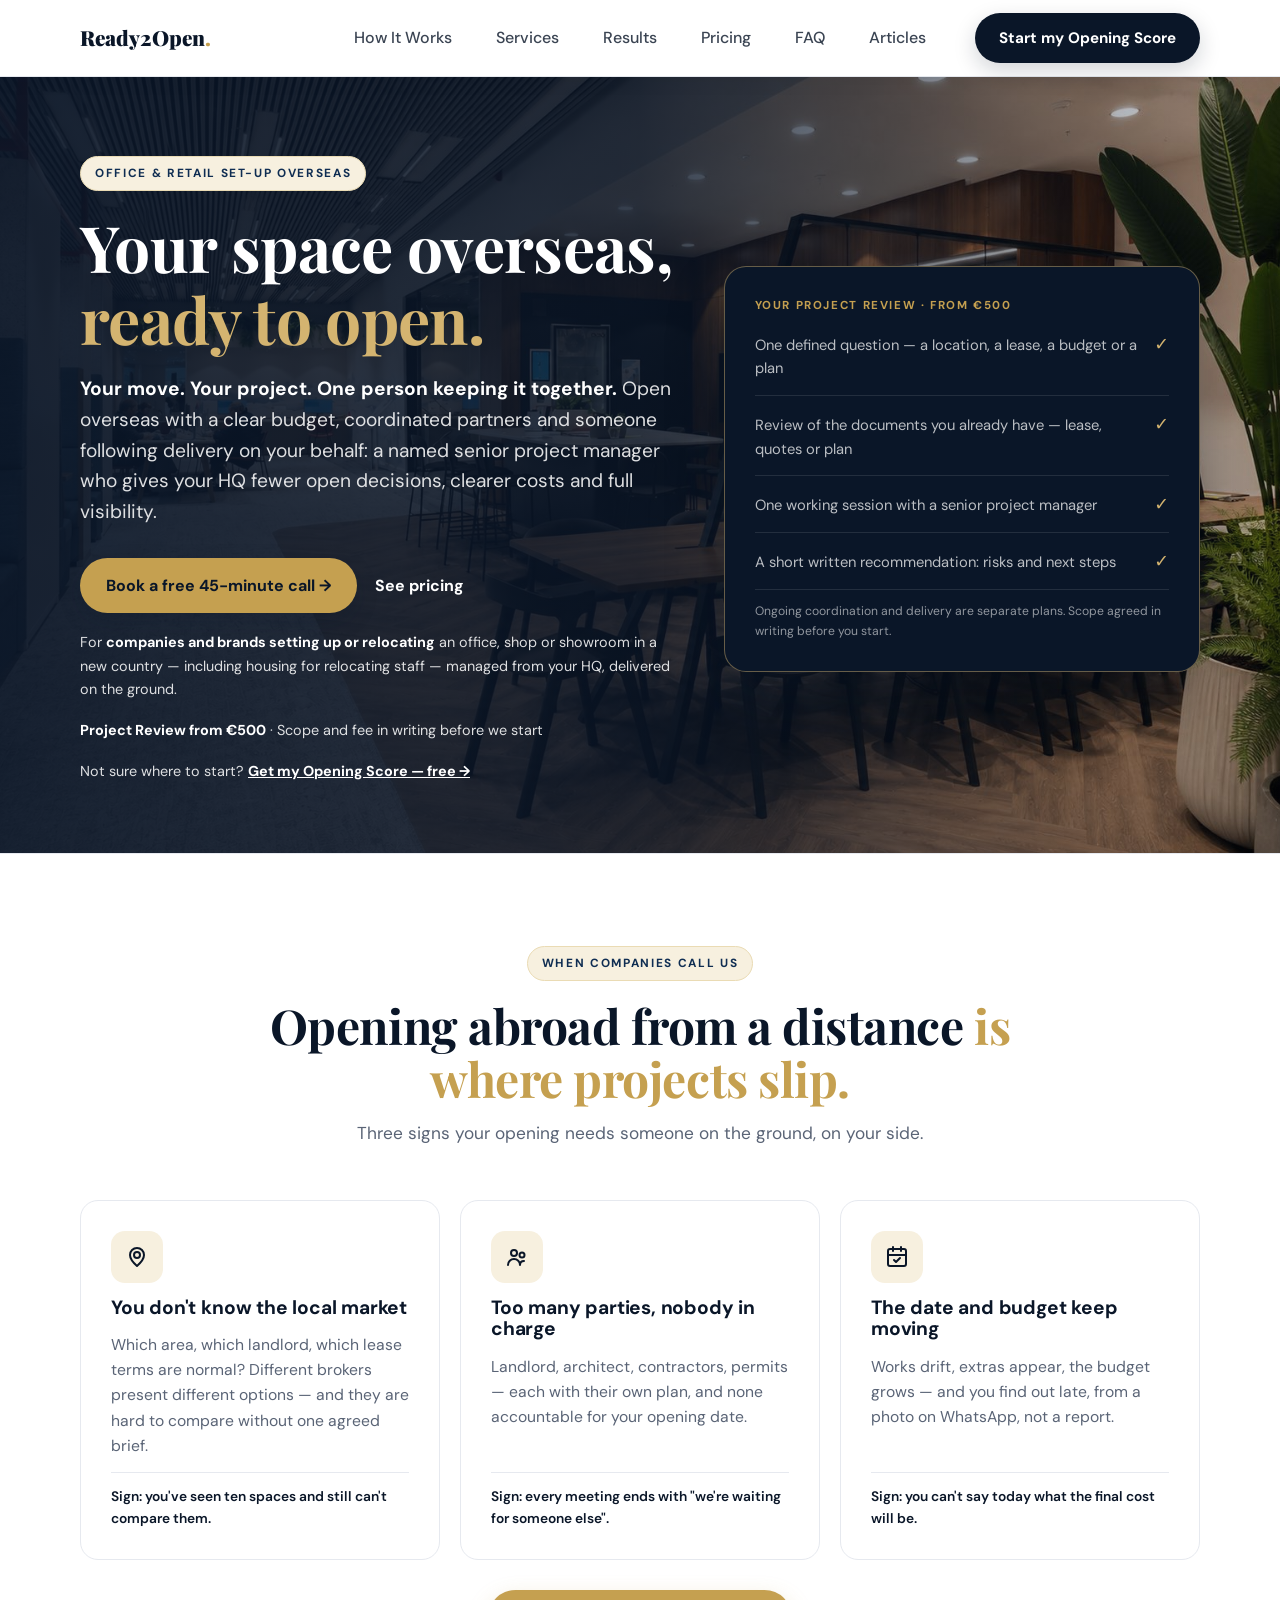
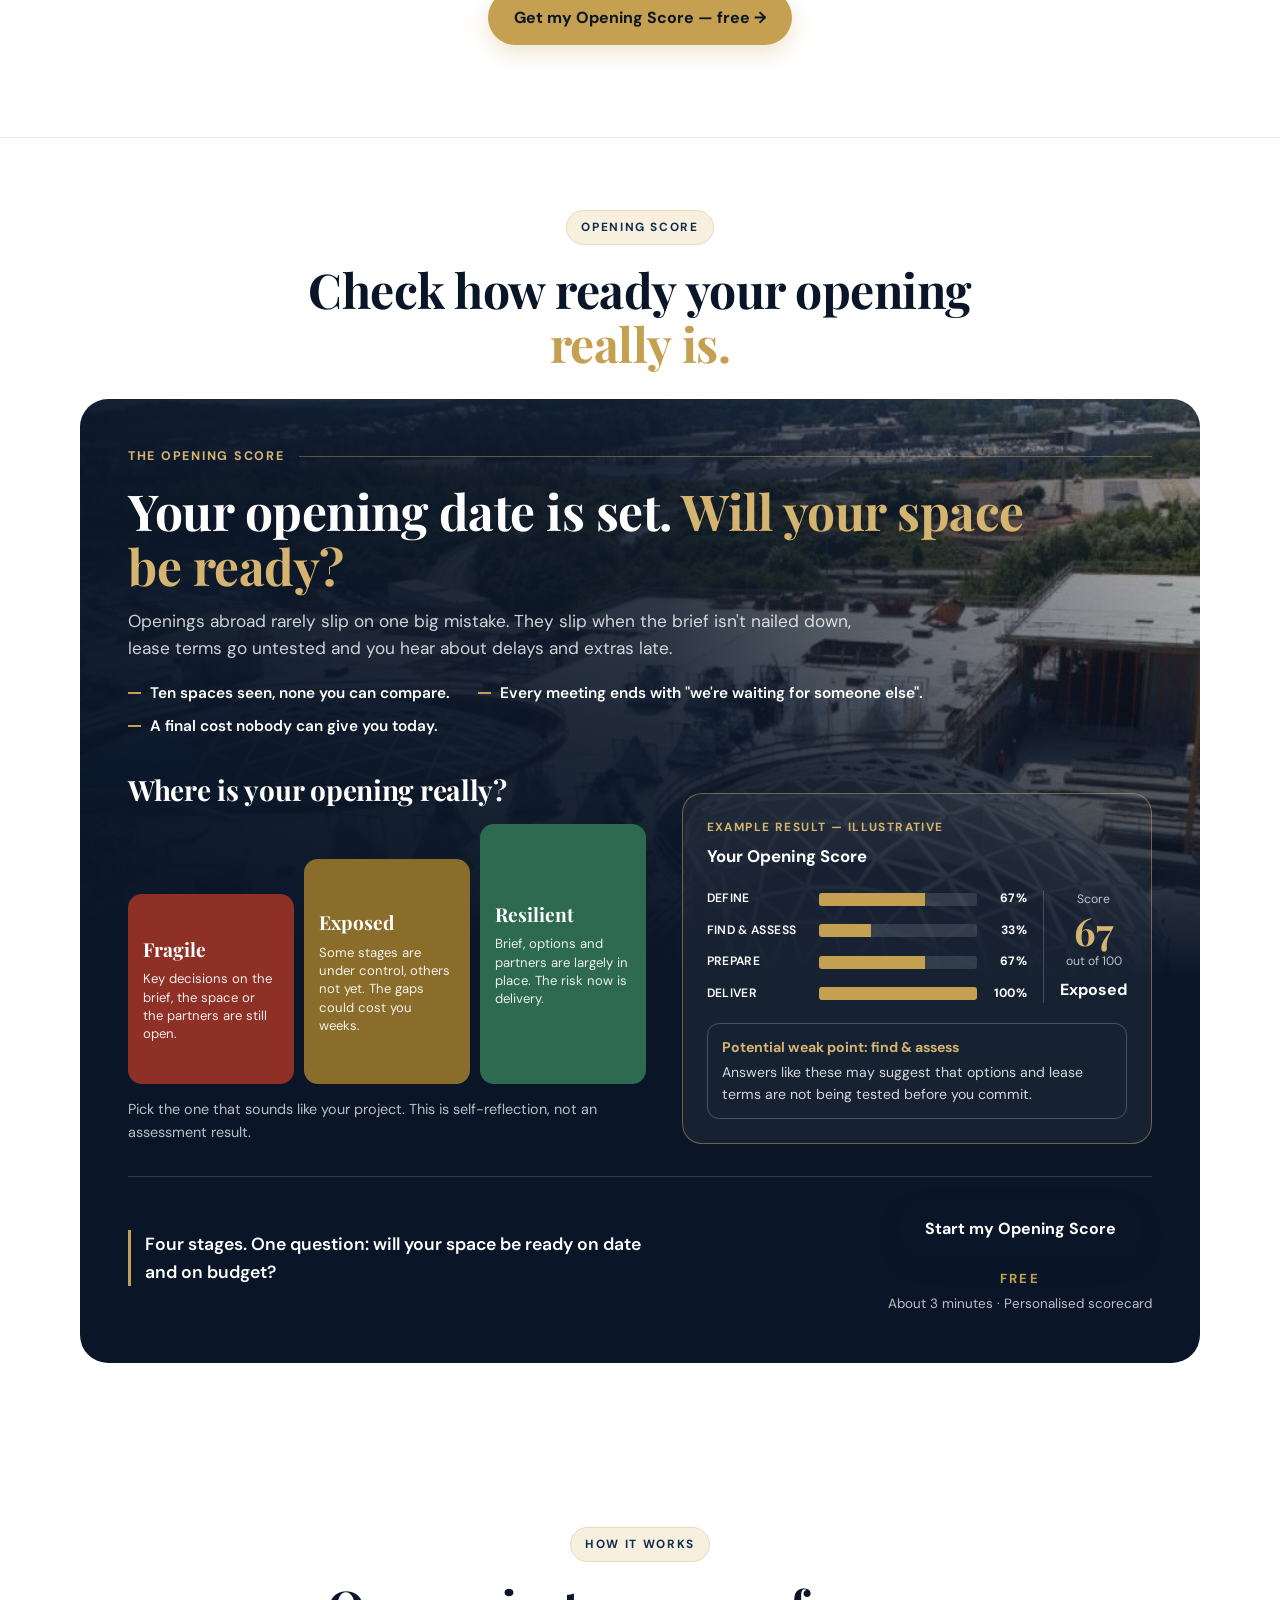
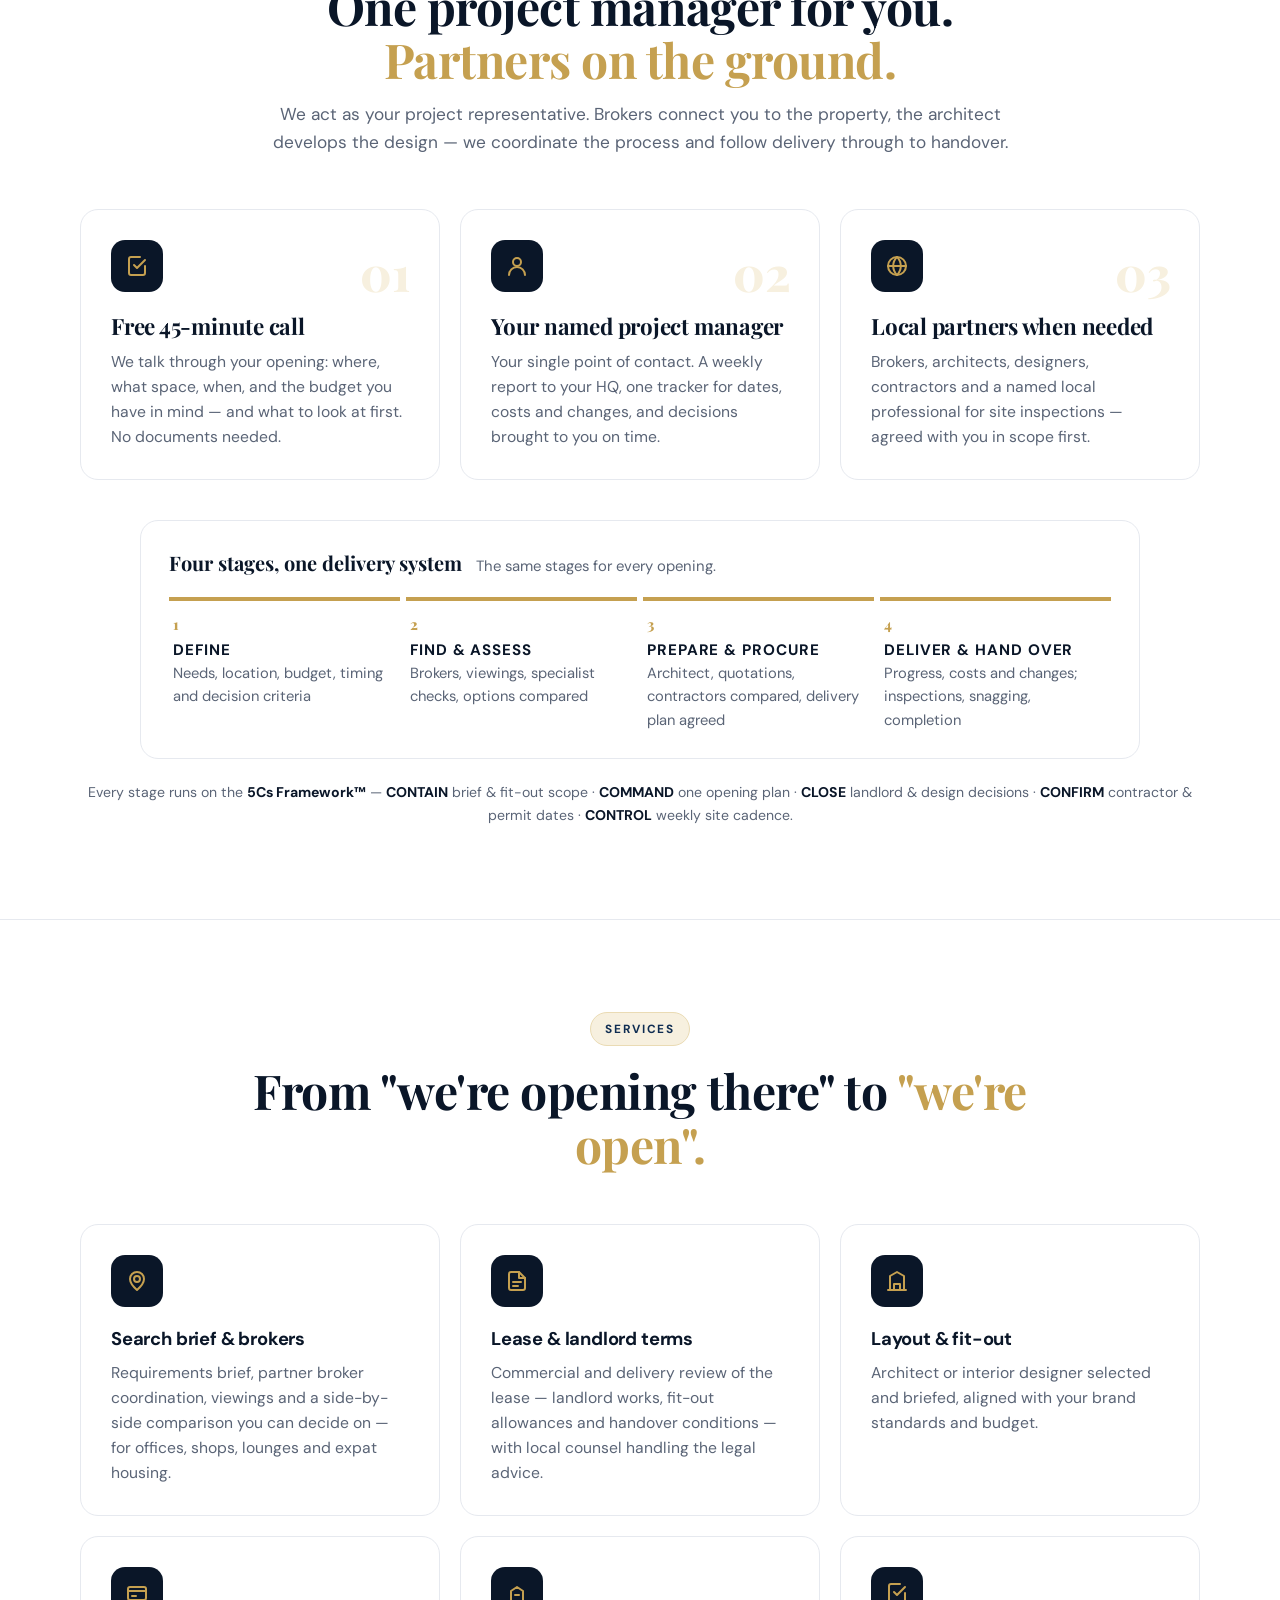
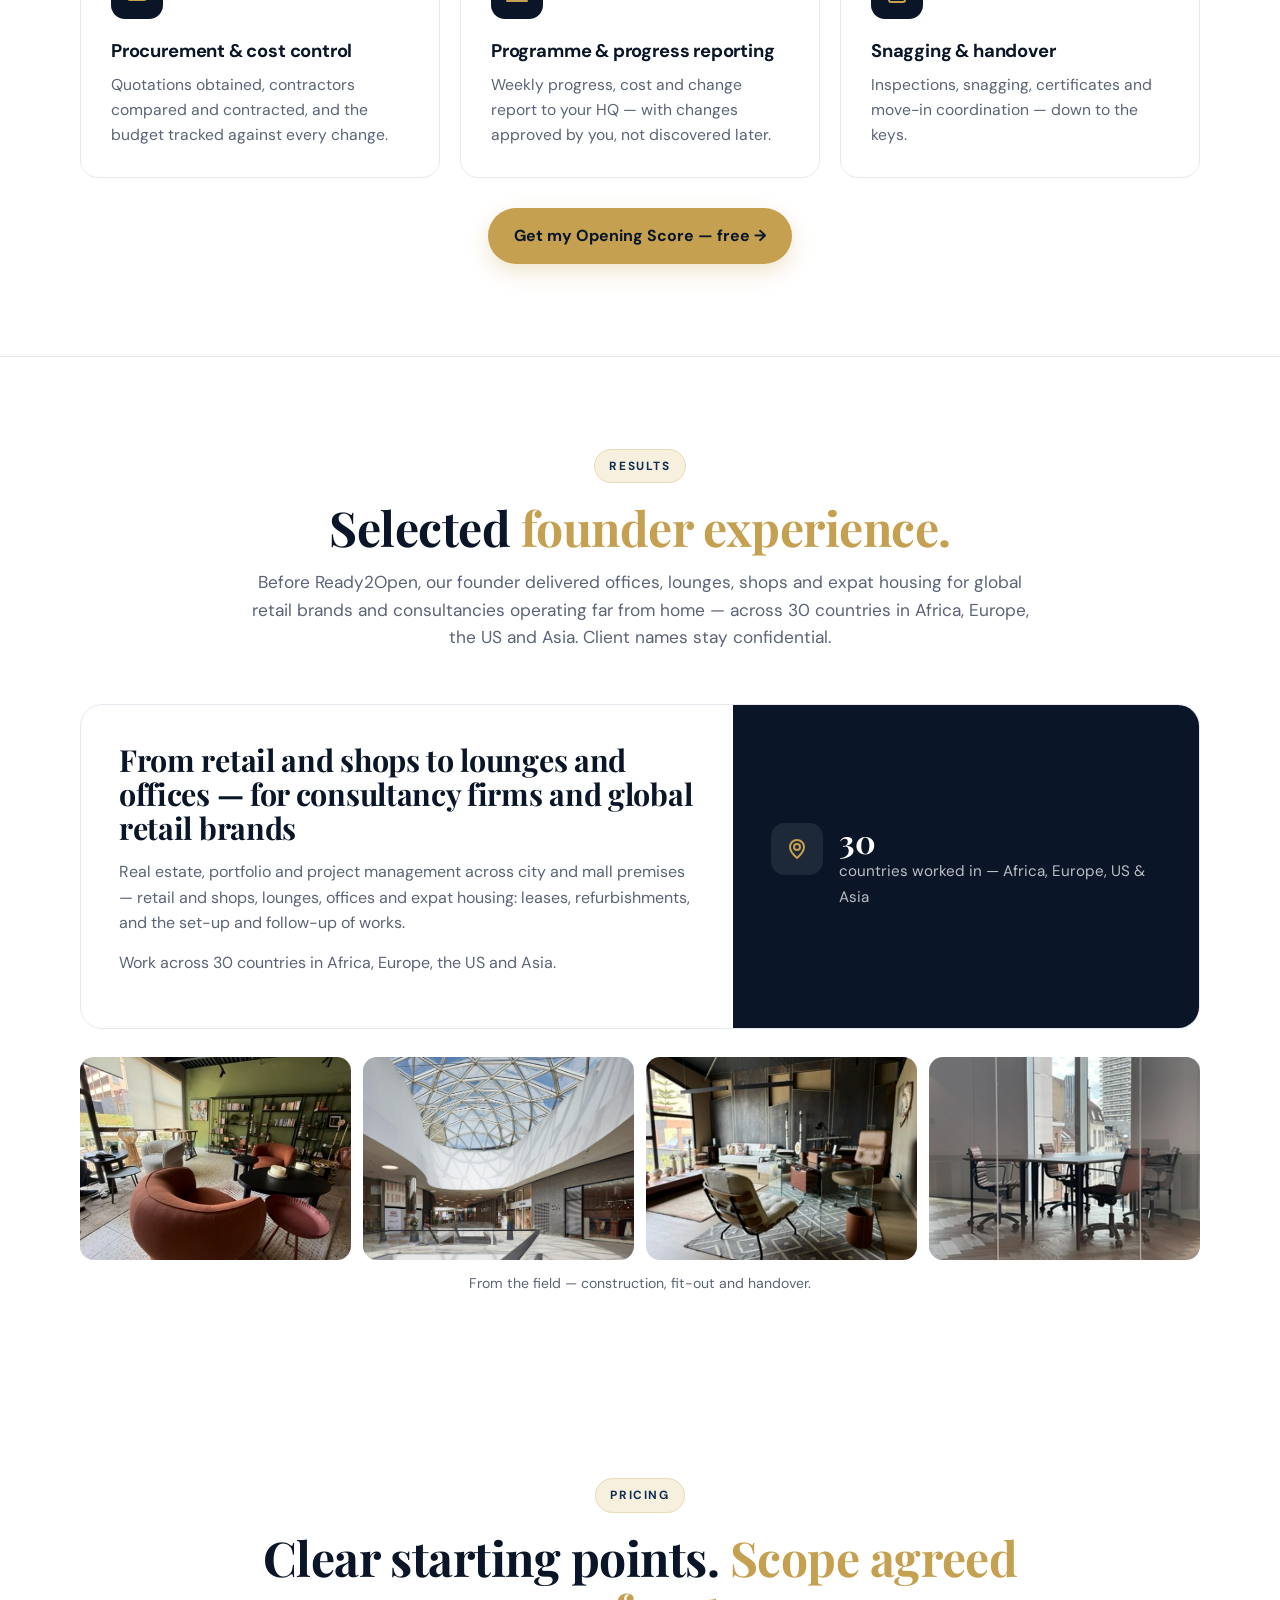
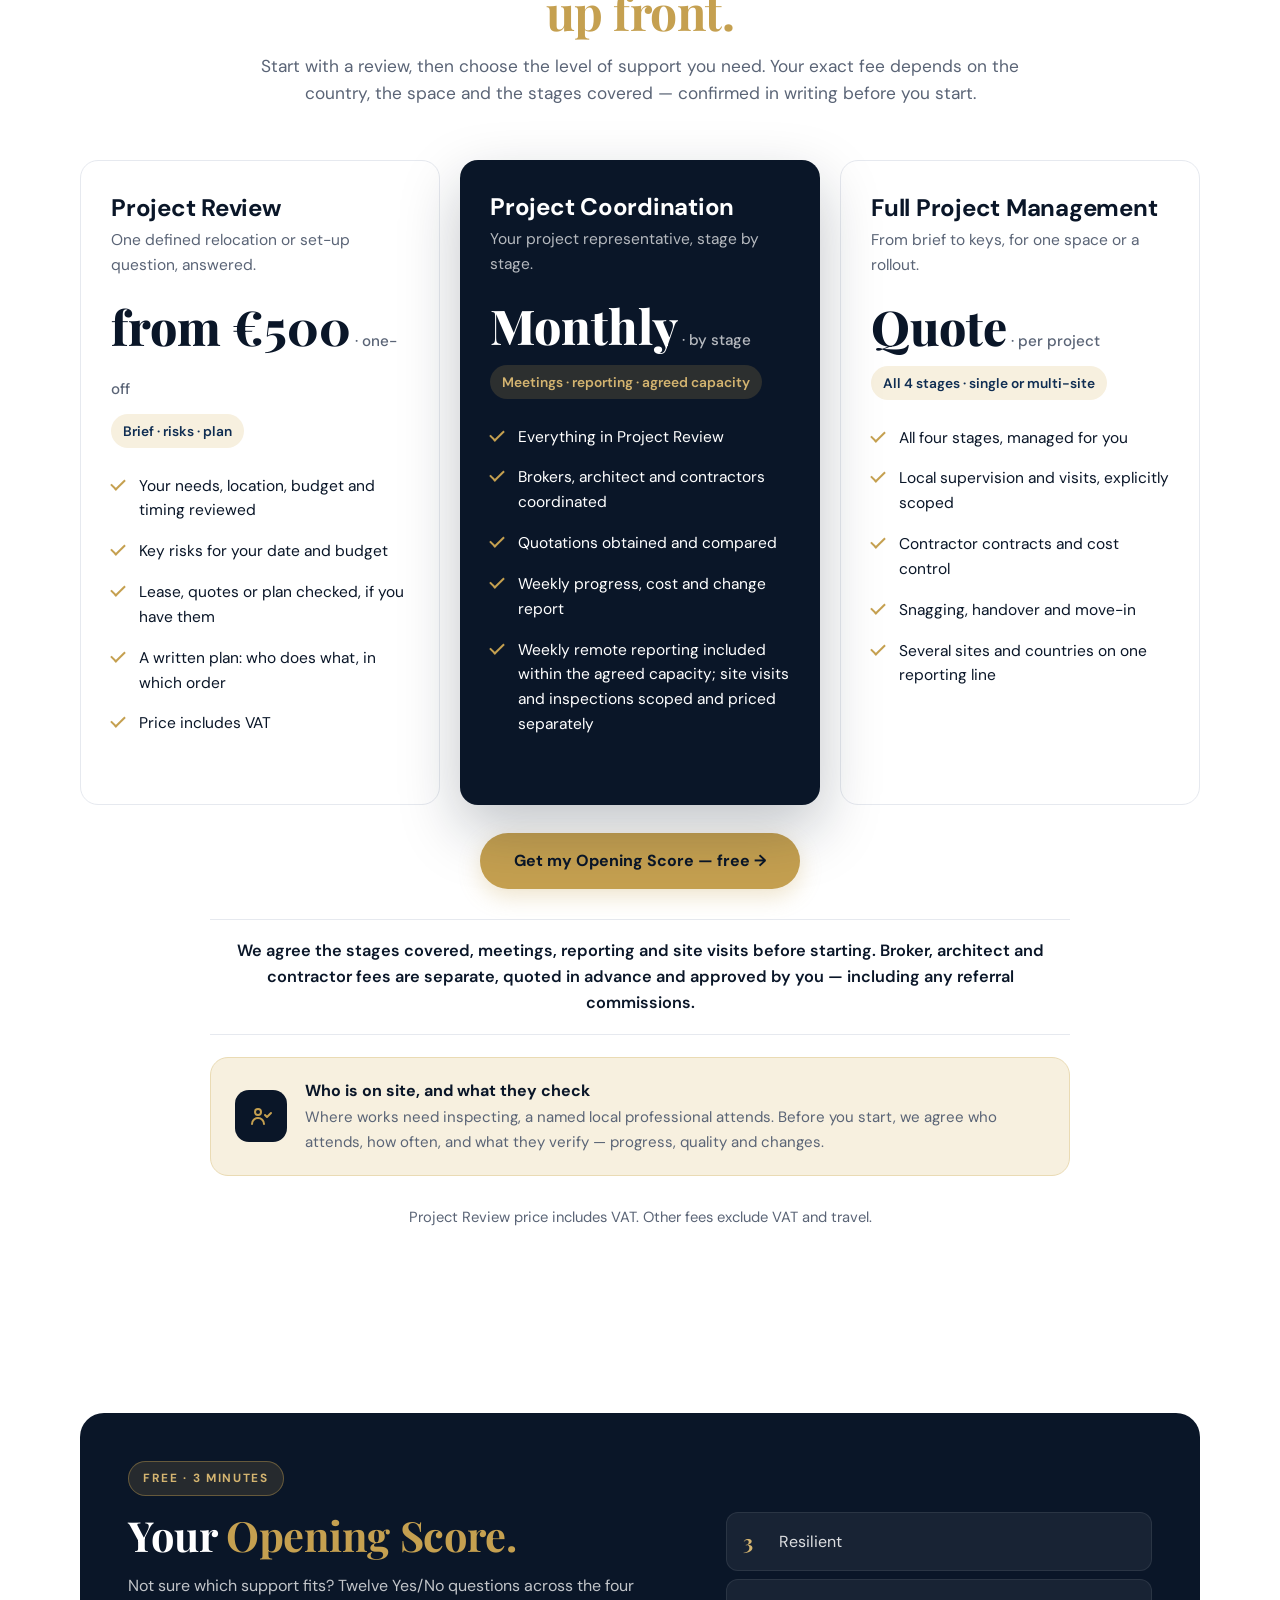
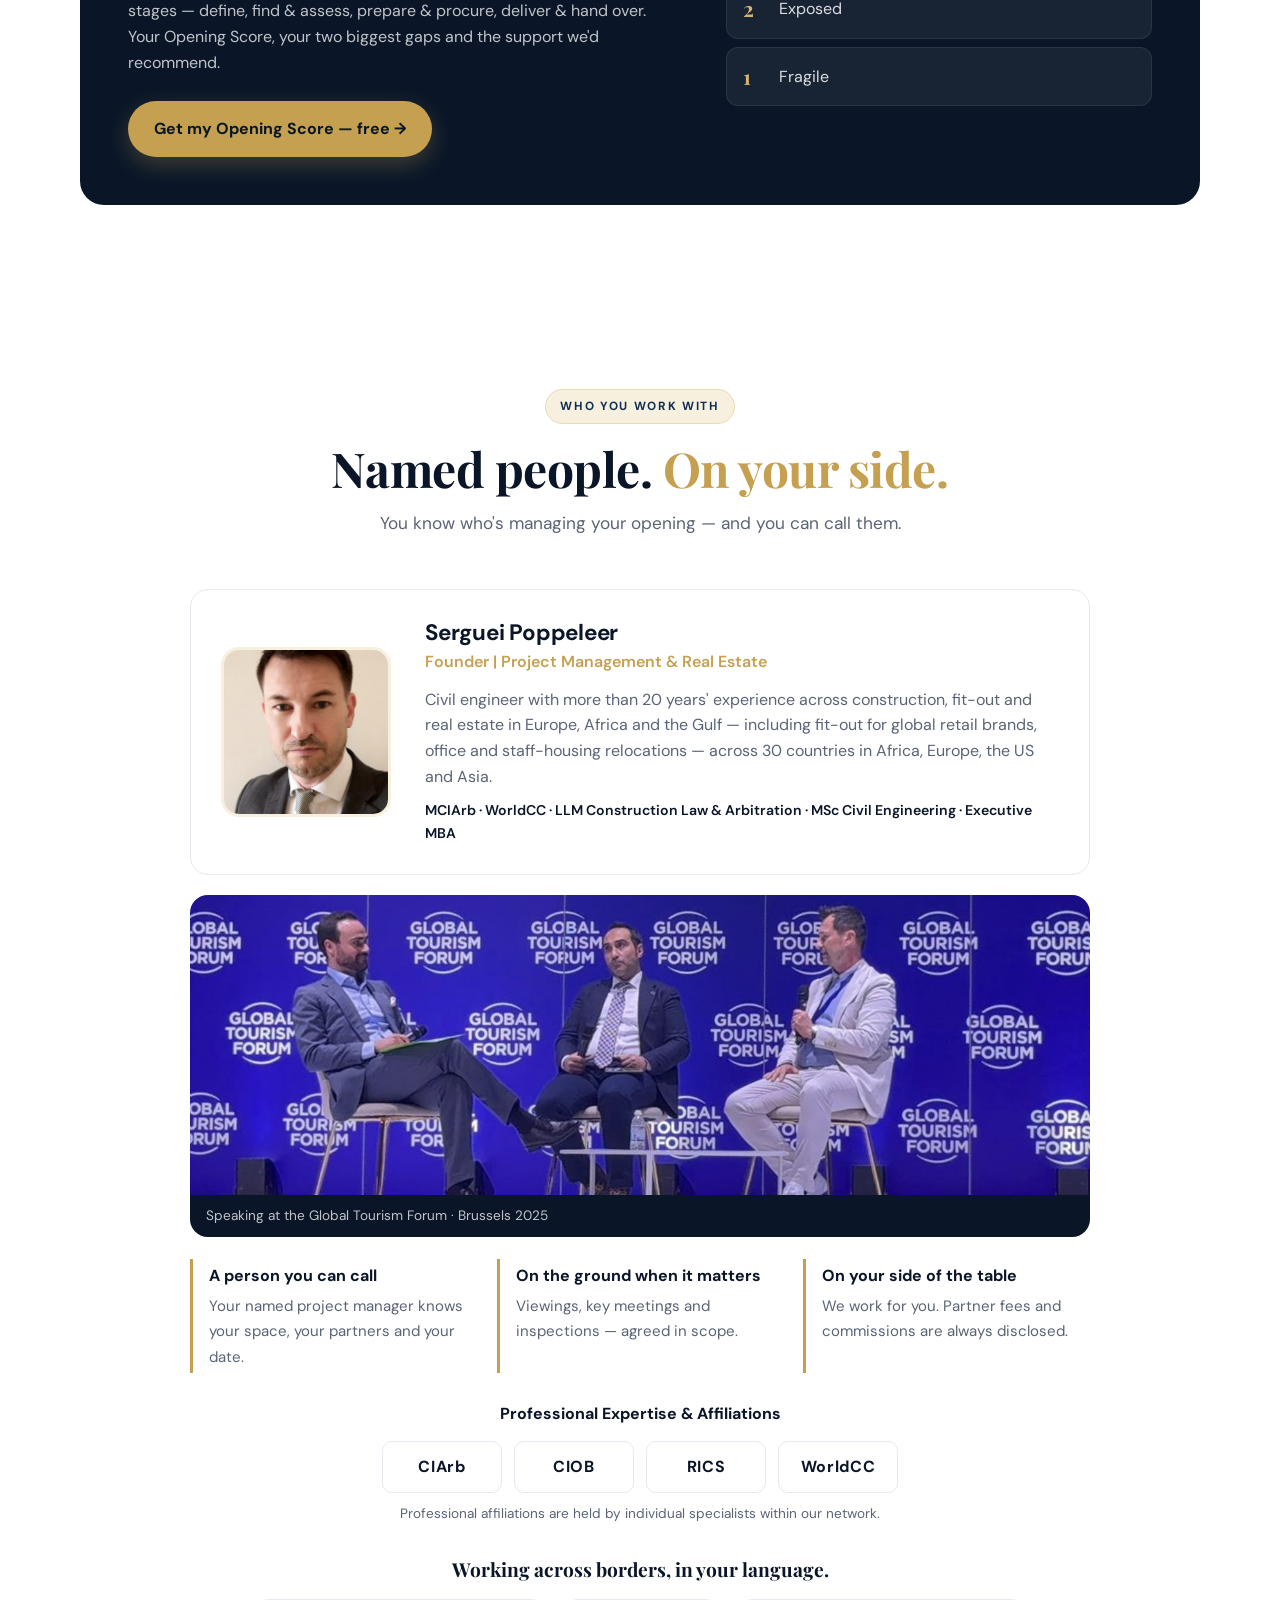
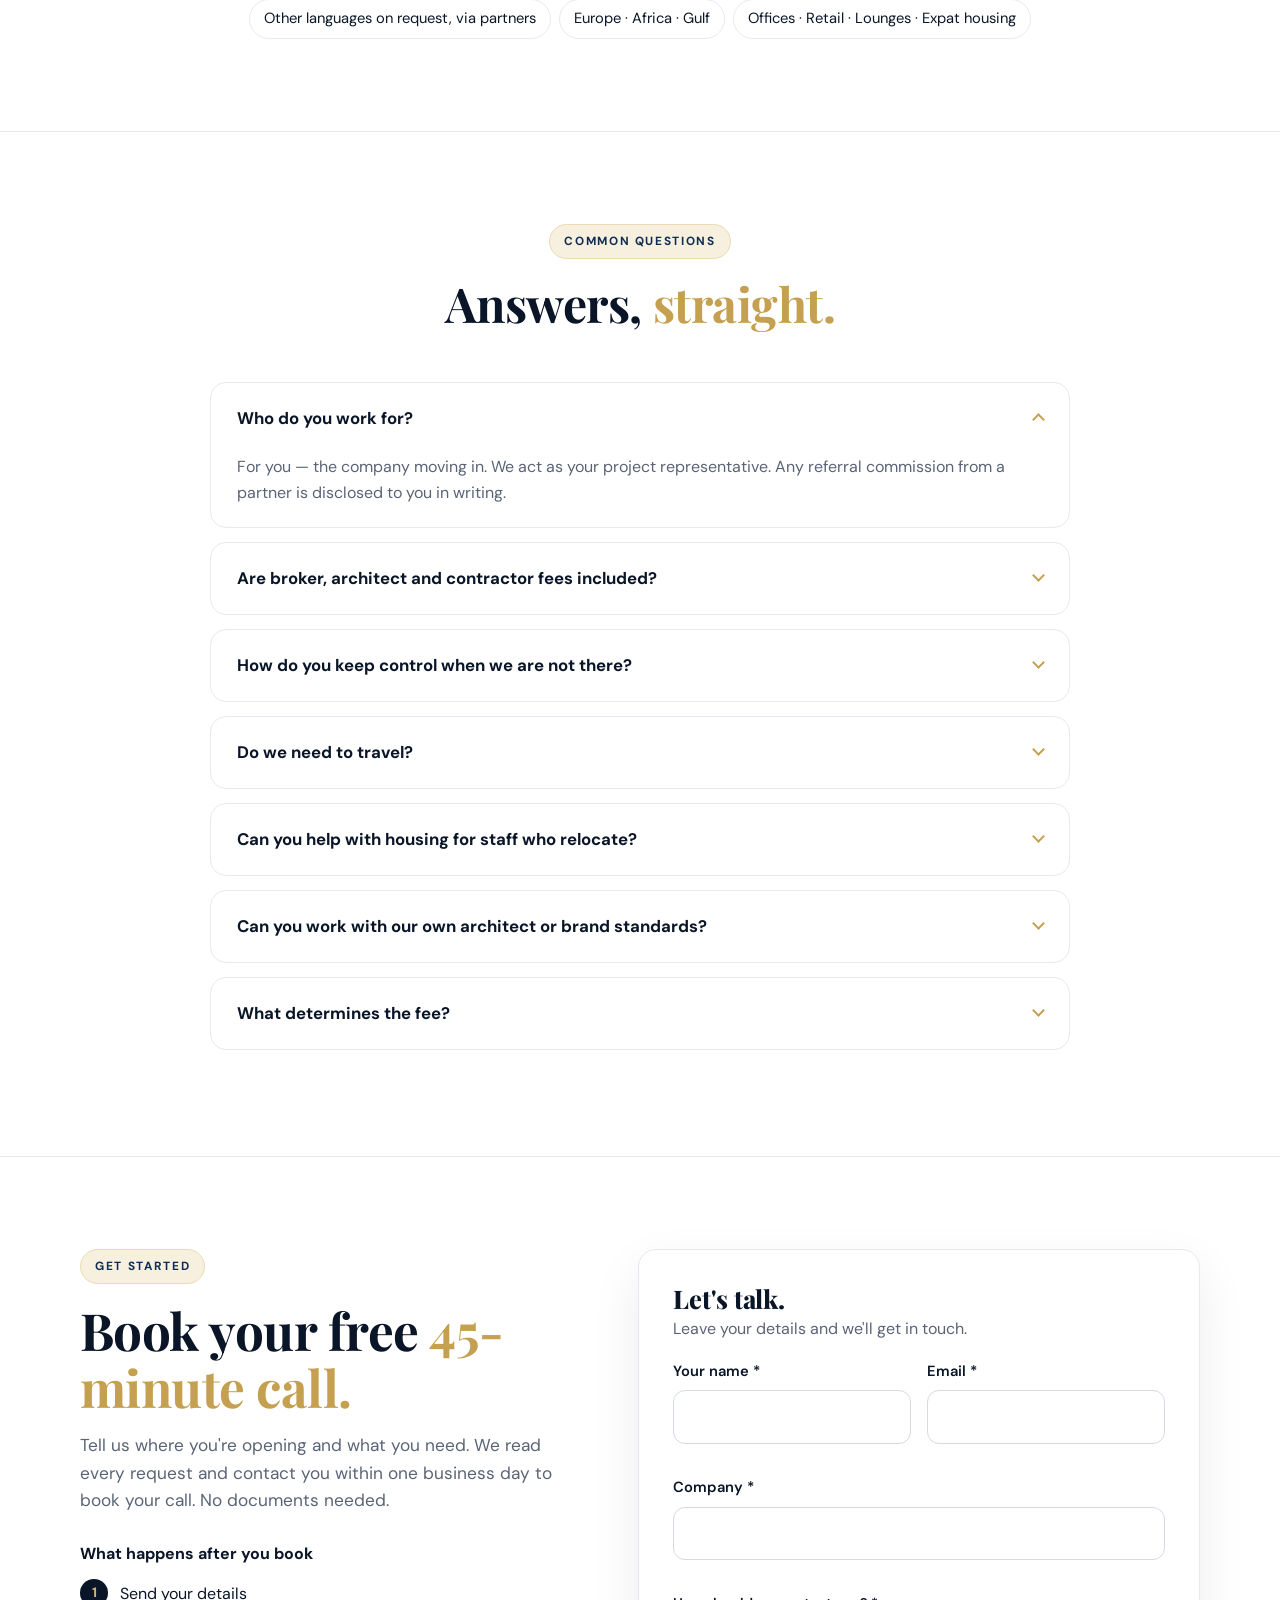
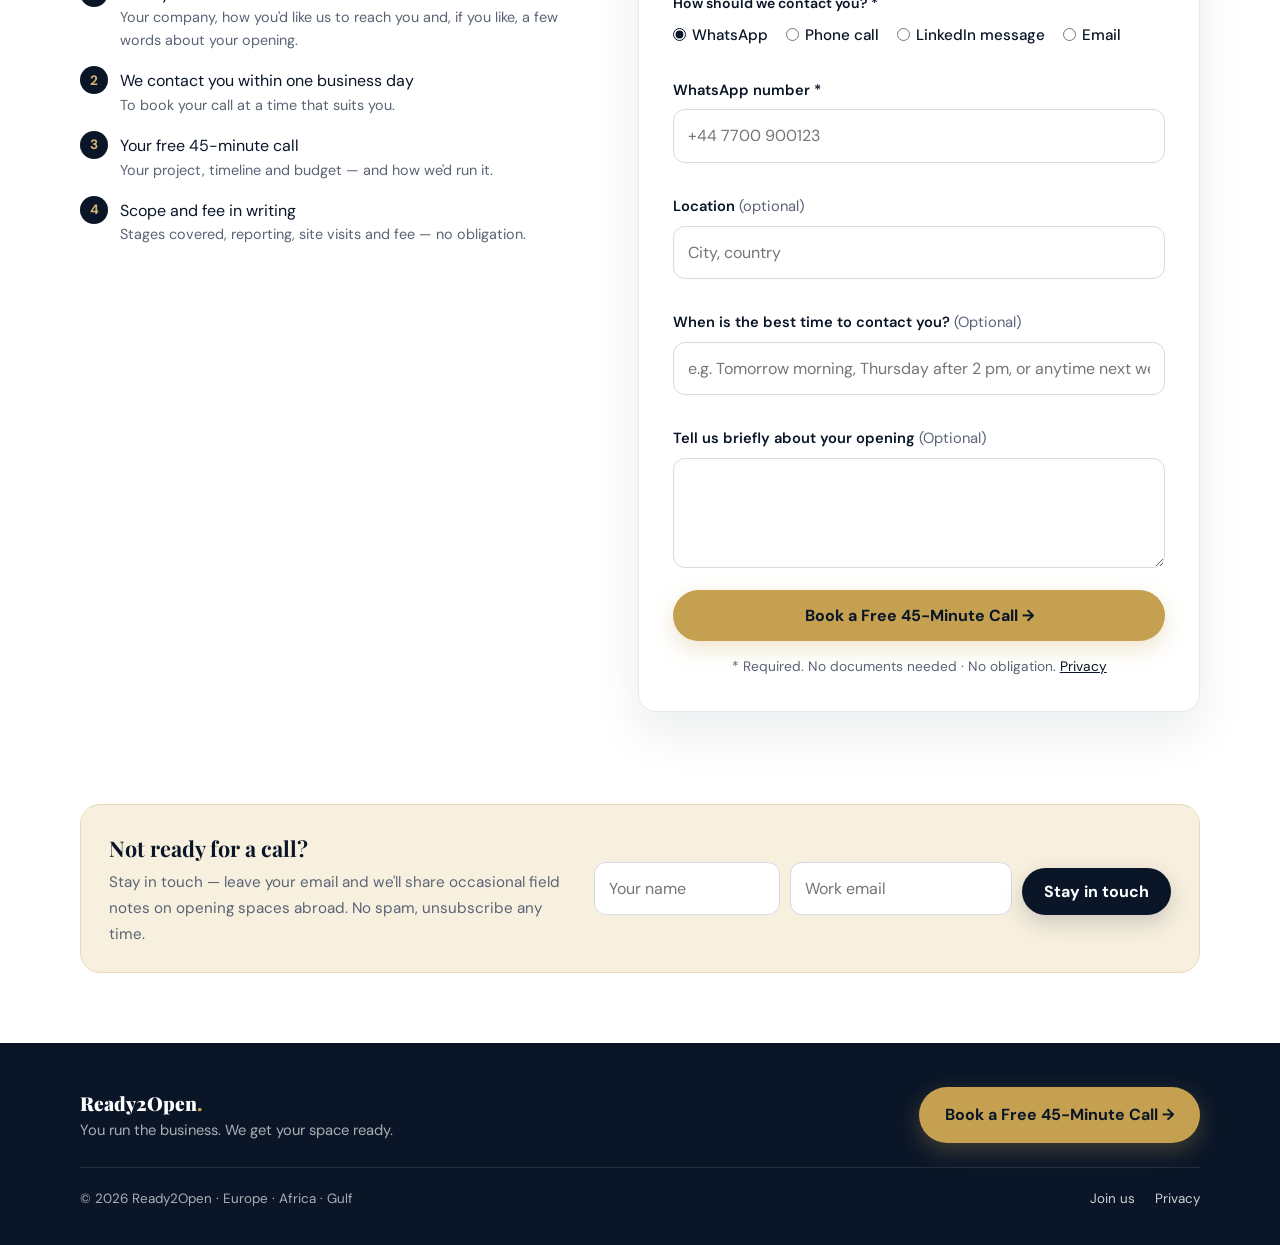
==== commit 5d9449d6: "Footer tagline on all pages: You run the business. We get your space ready. Co-Authored-By: Claude O" ====
--- a/index.html
+++ b/index.html
@@ -945,7 +945,7 @@
 <footer>
   <div class="wrap">
     <div class="fwrap">
-      <div class="flogo"><b>Ready2Open<span>.</span></b><br><span>Better contracts. Better companies. Better communities.</span></div>
+      <div class="flogo"><b>Ready2Open<span>.</span></b><br><span>You run the business. We get your space ready.</span></div>
       <div class="fbtns"><a href="#book" class="btn btn-gold">Book a Free 45-Minute Call →</a></div>
     </div>
     <div class="fwrap copy">
